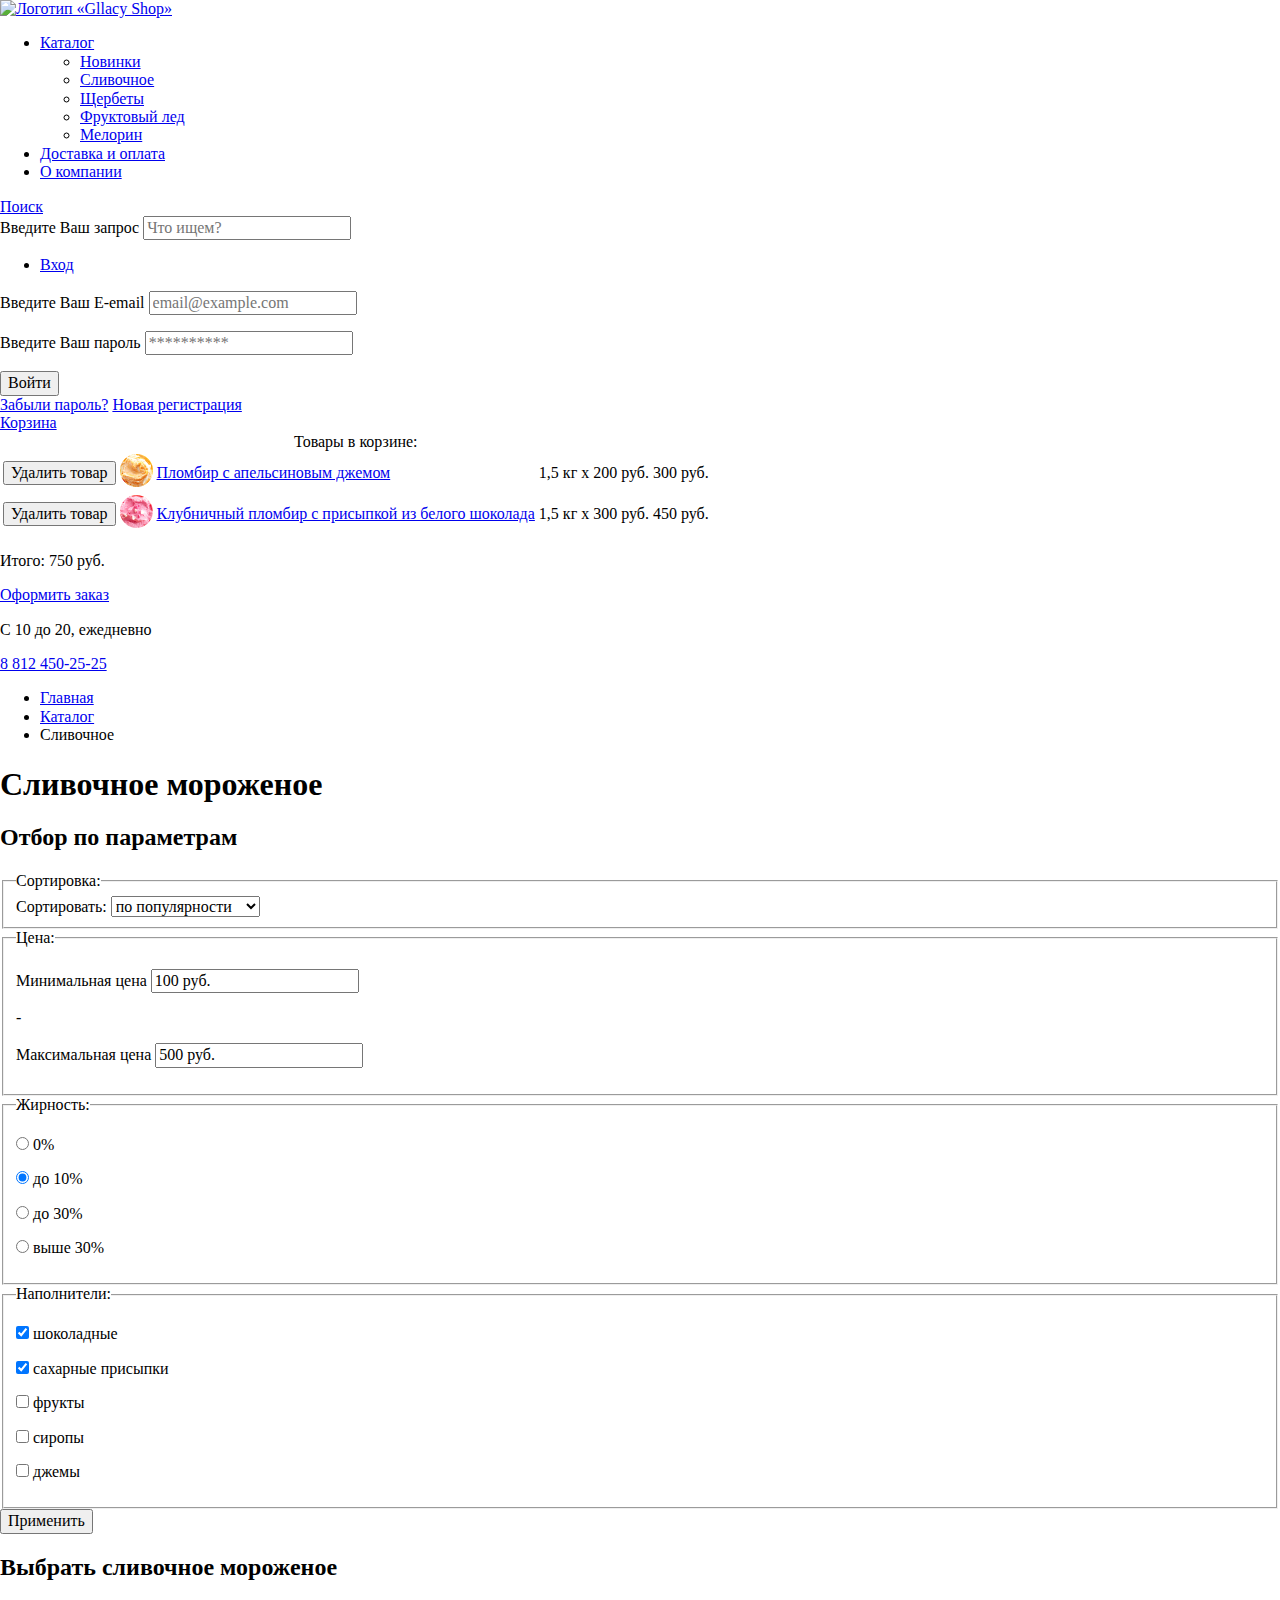
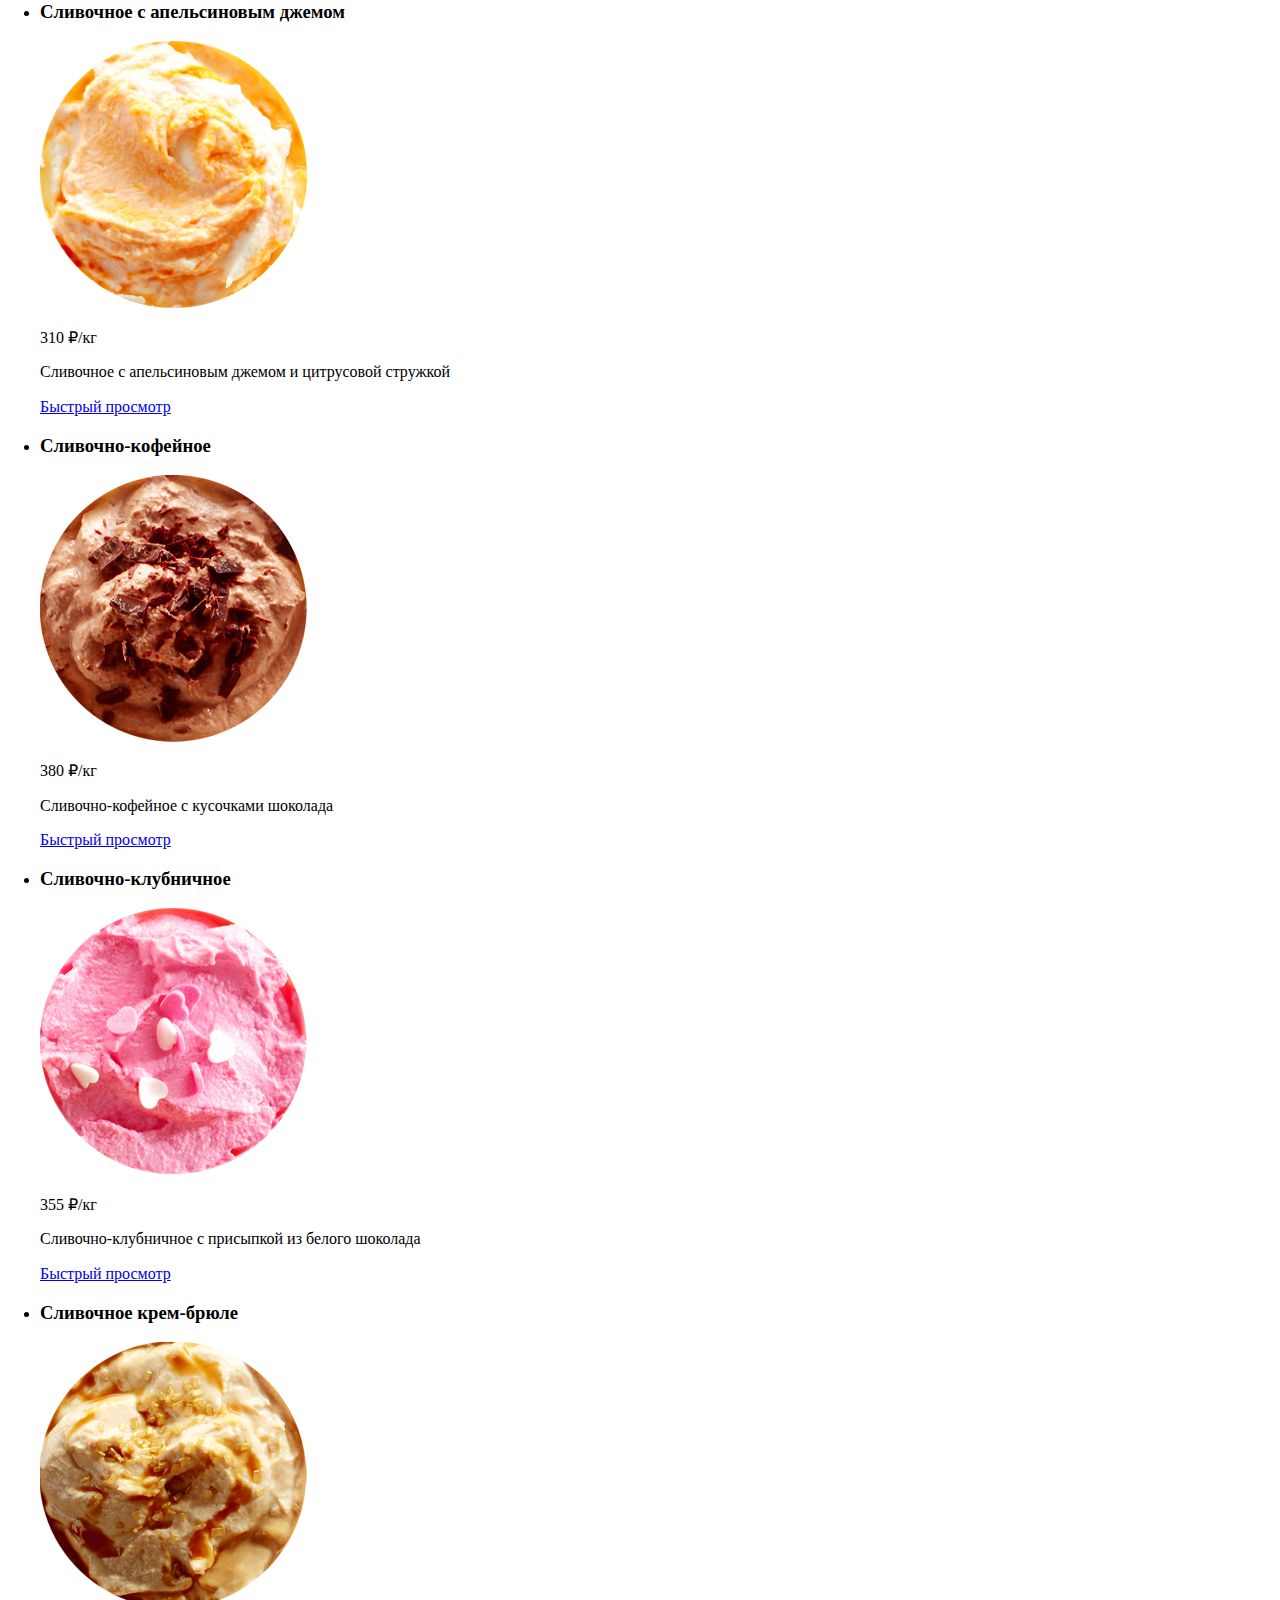
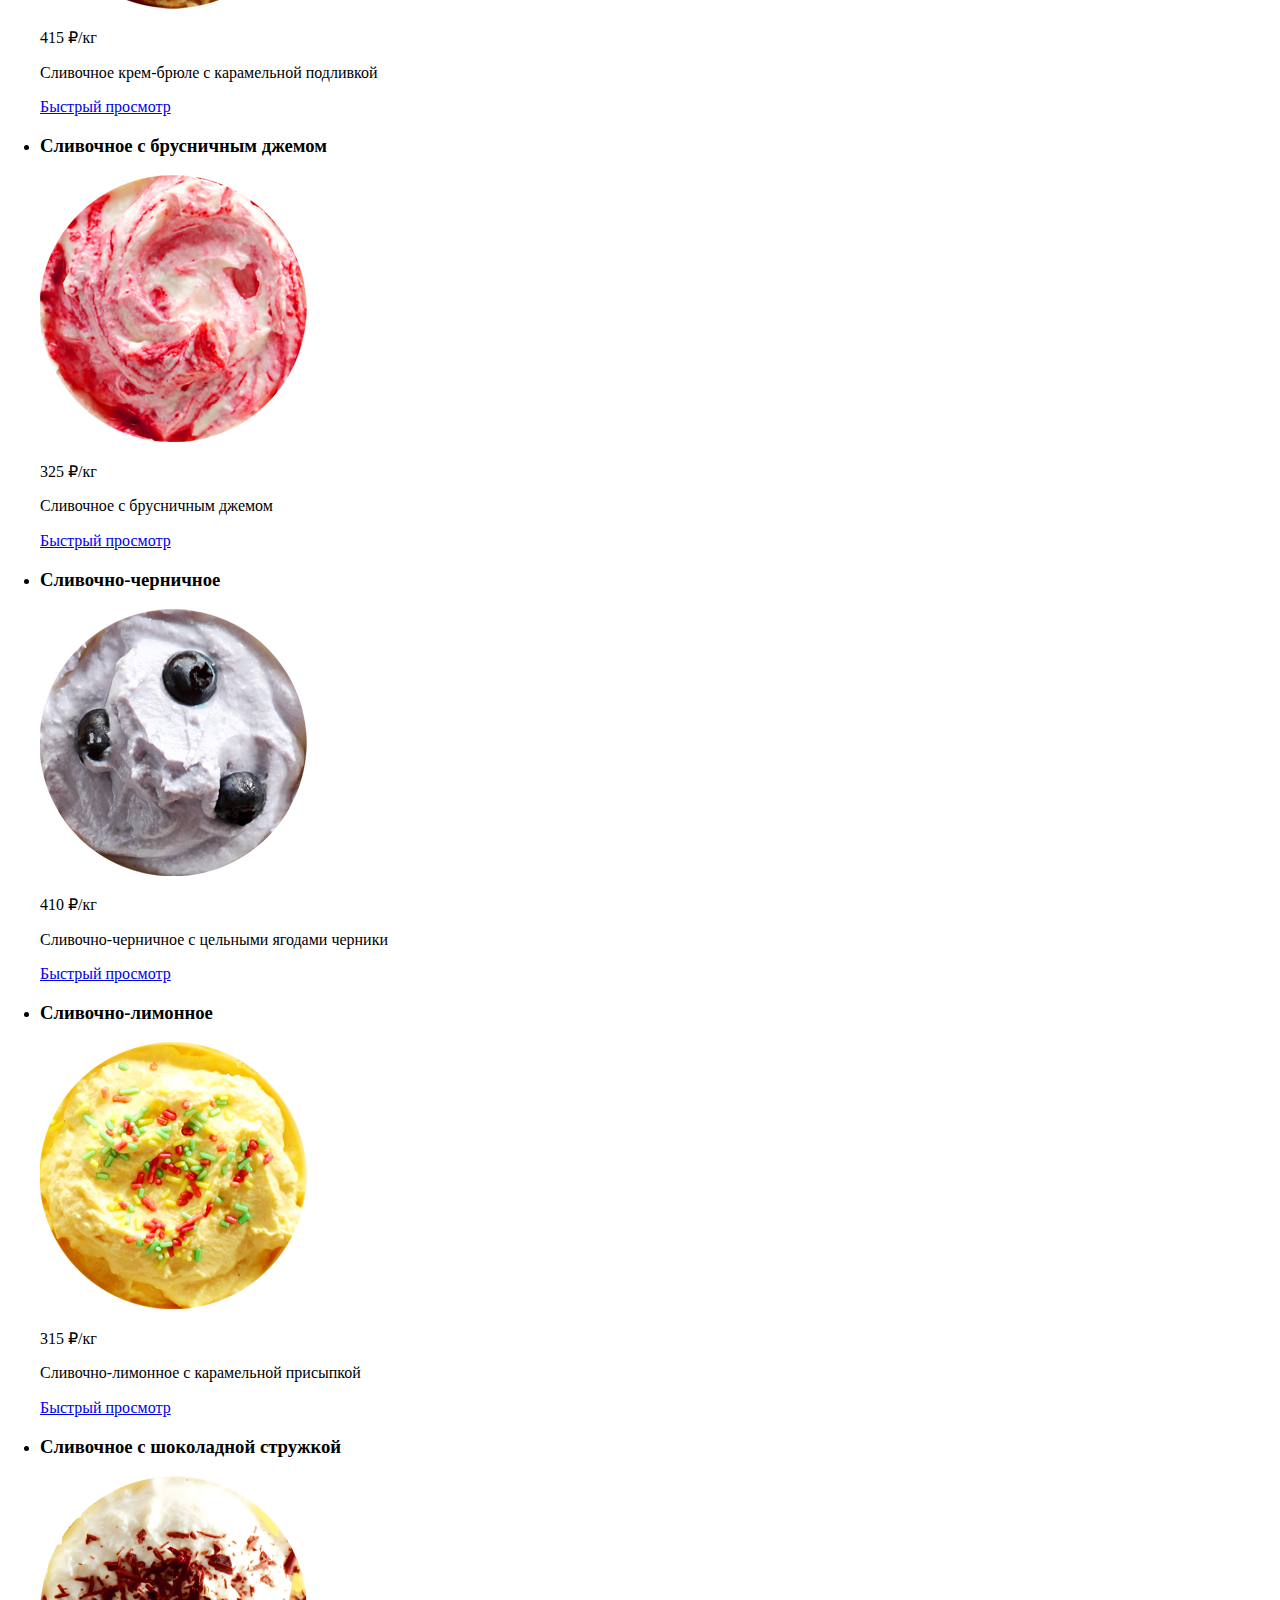
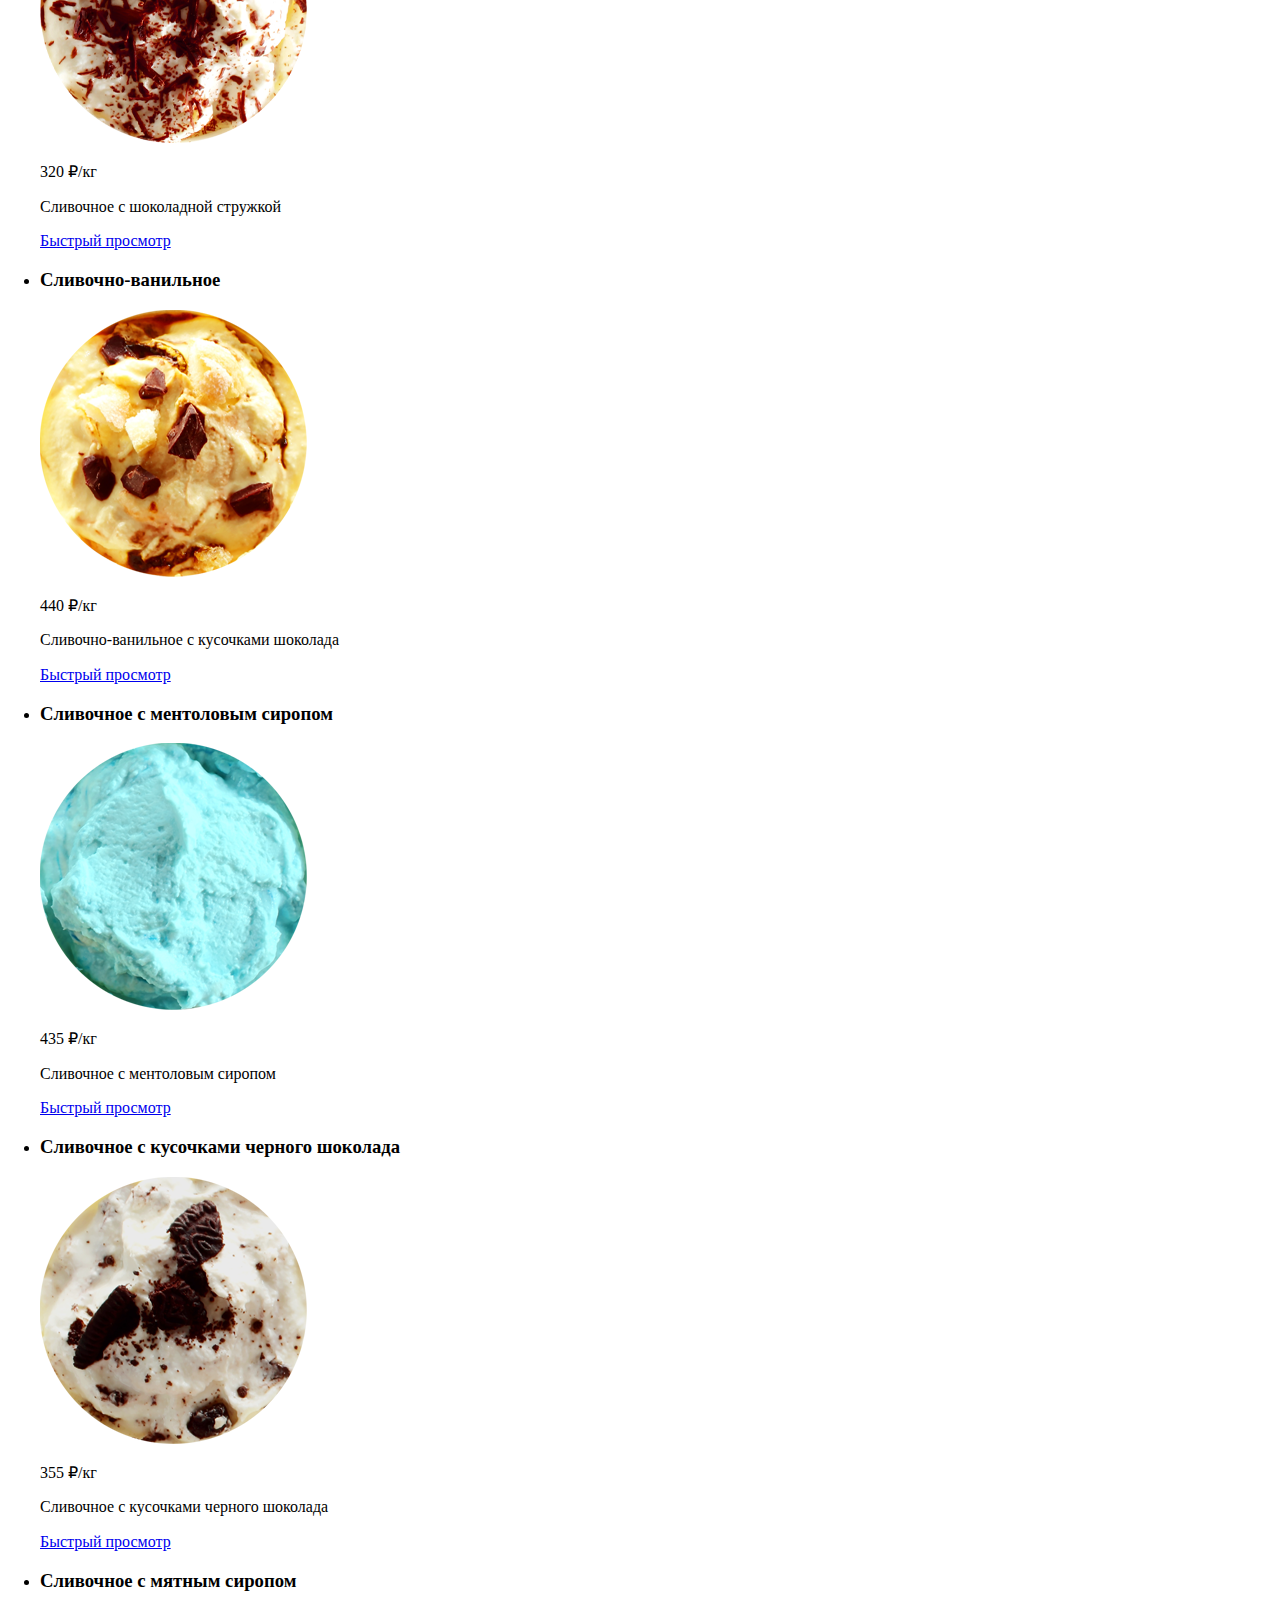
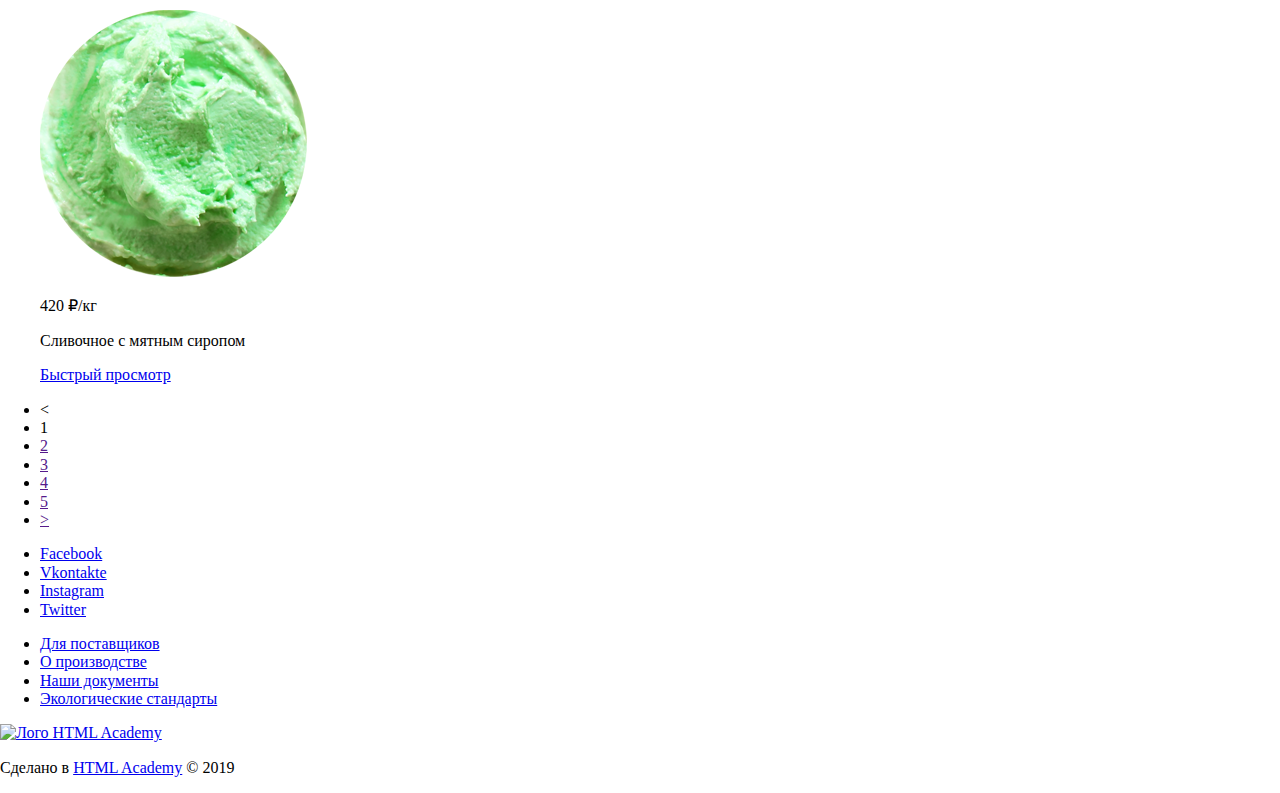
==== catalog.html @ 05ce2570 "Внес изменения согласно рекомендациям" ====
<!DOCTYPE html>
<html lang="ru">

<head>
  <meta charset="UTF-8" />
  <title>Каталог магазина мороженного «Gllacy Shop»</title>
  <link rel="stylesheet" href="css/normalize.css" />
  <link rel="stylesheet" href="css/main.css" />
</head>

<body>
  <header>
    <nav>
      <a href="index.html"><img src="img/main_logo.svg" width="154" height="64" alt="Логотип «Gllacy Shop»" /></a>
      <ul>
        <li>
          <a href="catalog.html">Каталог</a>
          <ul>
            <li><a href="dev.html">Новинки</a></li>
            <li><a href="catalog.html">Сливочное</a></li>
            <li><a href="dev.html">Щербеты</a></li>
            <li><a href="dev.html">Фруктовый лед</a></li>
            <li><a href="dev.html">Мелорин</a></li>
          </ul>
        </li>
        <li><a href="dev.html">Доставка и оплата</a></li>
        <li><a href="dev.html">О компании</a></li>
      </ul>

      <a href="search.html">Поиск</a>
      <div class="visually-hidden">
        <form action="http://echo.htmlacademy.ru" method="get">
          <label class="visually-hidden" for="main-nav__search-field">Введите Ваш запрос</label>
          <input type="text" id="user-nav__search-field" name="search-field" placeholder="Что ищем?">
        </form>
      </div>

      <ul>
        <li>
          <a href="dev.html">Вход</a>
        </li>
      </ul>
      <div class="visually-hidden">
        <form action="http://echo.htmlacademy.ru" method="post">
          <p>
            <label for="user-nav__user-login-field">Введите Ваш E-email</label>
            <input type="email" name="user-login" id="user-nav__user-login-field" placeholder="email@example.com" />
          </p>
          <p>
            <label for="user-nav__user-password-field">Введите Ваш пароль</label>
            <input type="password" name="user-password" id="user-nav__user-password-field" placeholder="**********" />
          </p>
          <button type="submit">Войти</button>
        </form>
        <a href="dev.html">Забыли пароль?</a>
        <a href="dev.html">Новая регистрация</a>
      </div>

      <a href="basket.html">Корзина</a>
      <div class="visually-hidden">
        <table>
          <caption class="visually-hidden">
            Товары в корзине:
          </caption>
          <tbody>
            <tr>
              <td>
                <button type="button">Удалить товар</button>
              </td>
              <td>
                <img src="img/icecream_1_min.png" width="33" height="33" alt="" />
              </td>
              <td>
                <a href="dev.html">Пломбир с апельсиновым джемом</a>
              </td>
              <td>1,5 кг х <span>200 руб.</span></td>
              <td>
                300 руб.
              </td>
            </tr>
            <tr>
              <td>
                <button type="button">Удалить товар</button>
              </td>
              <td>
                <img src="img/icecream_3_min.png" width="33" height="33" alt="" />
              </td>
              <td>
                <a href="dev.html">Клубничный пломбир с присыпкой из белого шоколада</a>
              </td>
              <td>1,5 кг х <span>300 руб.</span></td>
              <td>
                450 руб.
              </td>
            </tr>
          </tbody>
        </table>
        <p>Итого: 750 руб.</p>
        <a href="dev.html">Оформить заказ</a>
      </div>

      <div>
        <p>С 10 до 20, ежедневно</p>
        <a href="tel:+78124502525" aria-label="Звоните нам с 10 до 20 ежедневно">8 812 450-25-25</a>
      </div>

      <ul>
        <li><a href="index.html">Главная</a></li>
        <li><a href="catalog.html">Каталог</a></li>
        <li><a>Сливочное</a></li>
      </ul>
    </nav>
  </header>

  <main>
    <h1 class="visually-hidden">Сливочное мороженое</h1>

    <section>
      <h2 class="visually-hidden">Отбор по параметрам</h2>
      <form action="https://echo.htmlacademy.ru" method="post">
        <fieldset>
          <legend>Сортировка:</legend>
          <label for="sort">Сортировать:</label>
          <select name="sort" id="sort">
            <option value="popular">по популярности</option>
            <option value="cheap">сначала недорогие</option>
            <option value="expensive">сначала дорогие</option>
            <option value="fatness">по жирности</option>
          </select>
        </fieldset>
        <fieldset>
          <legend>Цена:</legend>
          <p>
            <label class="visually-hidden" for="low_price">Минимальная цена</label>
            <input type="text" id="low_price" value="100 руб." />
          </p>
          <span> - </span>
          <p>
            <label class="visually-hidden" for="high_price">Максимальная цена</label>
            <input type="text" id="high_price" value="500 руб." />
          </p>
        </fieldset>
        <fieldset>
          <legend>Жирность:</legend>
          <p>
            <input type="radio" name="fatness" id="zero" value="0" />
            <label for="zero">0%</label>
          </p>
          <p>
            <input type="radio" name="fatness" id="until_10" value="until_10" checked />
            <label for="until_10">до 10%</label>
          </p>

          <p>
            <input type="radio" name="fatness" id="until_30" value="until_30" />
            <label for="until_30">до 30%</label>
          </p>

          <p>
            <input type="radio" name="fatness" id="above_30" value="above_30" />
            <label for="above_30">выше 30%</label>
          </p>
        </fieldset>
        <fieldset>
          <legend>Наполнители:</legend>
          <p>
            <input type="checkbox" id="chocolate" name="chocolate" checked />
            <label for="chocolate">шоколадные</label>
          </p> 
          <p>
            <input type="checkbox" id="sugar_powder" name="sugar_powder" checked />
            <label for="sugar_powder">сахарные присыпки</label>
          </p>
          <p>
            <input type="checkbox" id="fruits" name="fruits" />
            <label for="fruits">фрукты</label>
          </p>
          <p>
            <input type="checkbox" id="syrups" name="syrups" />
            <label for="syrups">сиропы</label>
          </p>
          <p>
            <input type="checkbox" id="jams" name="jams" />
            <label for="jams">джемы</label>
          </p>
        </fieldset>
        <button type="submit">Применить</button>
      </form>
    </section>

    <section>
      <h2 class="visually-hidden">Выбрать сливочное мороженое</h2>
      <ul>
        <li>
          <article>
            <h3 class="visually-hidden">Сливочное с апельсиновым джемом</h3>
            <img src="img/icecream_1.png" width="267" height="267"
              alt="Сливочное с апельсиновым джемом и цитрусовой стружкой" />
            <p>310 &#8381;<span>/кг</span></p>
            <p>Сливочное с апельсиновым джемом и цитрусовой стружкой</p>
            <a href="catalog.html">Быстрый просмотр</a>
          </article>
        </li>
        <li>
          <article>
            <h3 class="visually-hidden">Сливочно-кофейное</h3>
            <img src="img/icecream_2.png" width="267" height="267" alt="Сливочно-кофейное с кусочками шоколада" />
            <p>380 &#8381;<span>/кг</span></p>
            <p>Сливочно-кофейное с кусочками шоколада</p>
            <a href="catalog.html">Быстрый просмотр</a>
          </article>
        </li>
        <li>
          <article>
            <h3 class="visually-hidden">Сливочно-клубничное</h3>
            <img src="img/icecream_3.png" width="267" height="267"
              alt="Сливочно-клубничное с присыпкой из белого шоколада" />
            <p>355 &#8381;<span>/кг</span></p>
            <p>Сливочно-клубничное с присыпкой из белого шоколада</p>
            <a href="catalog.html">Быстрый просмотр</a>
          </article>
        </li>
        <li>
          <article>
            <h3 class="visually-hidden">Сливочное крем-брюле</h3>
            <img src="img/icecream_4.png" width="267" height="267" alt="Сливочное крем-брюле с карамельной подливкой" />
            <p>415 &#8381;<span>/кг</span></p>
            <p>Сливочное крем-брюле с карамельной подливкой</p>
            <a href="catalog.html">Быстрый просмотр</a>
          </article>
        </li>
        <li>
          <article>
            <h3 class="visually-hidden">Сливочное с брусничным джемом</h3>
            <img src="img/icecream_5.png" width="267" height="267" alt="Сливочное с брусничным джемом" />
            <p>325 &#8381;<span>/кг</span></p>
            <p>Сливочное с брусничным джемом</p>
            <a href="catalog.html">Быстрый просмотр</a>
          </article>
        </li>
        <li>
          <article>
            <h3 class="visually-hidden">Сливочно-черничное</h3>
            <img src="img/icecream_6.png" width="267" height="267"
              alt="Сливочно-черничное с цельными ягодами черники" />
            <p>410 &#8381;<span>/кг</span></p>
            <p>Сливочно-черничное с цельными ягодами черники</p>
            <a href="catalog.html">Быстрый просмотр</a>
          </article>
        </li>
        <li>
          <article>
            <h3 class="visually-hidden">Сливочно-лимонное</h3>
            <img src="img/icecream_7.png" width="267" height="267" alt="Сливочно-лимонное с карамельной присыпкой" />
            <p>315 &#8381;<span>/кг</span></p>
            <p>Сливочно-лимонное с карамельной присыпкой</p>
            <a href="catalog.html">Быстрый просмотр</a>
          </article>
        </li>
        <li>
          <article>
            <h3 class="visually-hidden">Сливочное с шоколадной стружкой</h3>
            <img src="img/icecream_8.png" width="267" height="267" alt="Сливочное с шоколадной стружкой" />
            <p>320 &#8381;<span>/кг</span></p>
            <p>Сливочное с шоколадной стружкой</p>
            <a href="catalog.html">Быстрый просмотр</a>
          </article>
        </li>
        <li>
          <article>
            <h3 class="visually-hidden">Сливочно-ванильное</h3>
            <img src="img/icecream_9.png" width="267" height="267" alt="Сливочно-ванильное с кусочками шоколада" />
            <p>440 &#8381;<span>/кг</span></p>
            <p>Сливочно-ванильное с кусочками шоколада</p>
            <a href="catalog.html">Быстрый просмотр</a>
          </article>
        </li>
        <li>
          <article>
            <h3 class="visually-hidden">Сливочноe с ментоловым сиропом</h3>
            <img src="img/icecream_10.png" width="267" height="267" alt="Сливочноe с ментоловым сиропом" />
            <p>435 &#8381;<span>/кг</span></p>
            <p>Сливочноe с ментоловым сиропом</p>
            <a href="catalog.html">Быстрый просмотр</a>
          </article>
        </li>
        <li>
          <article>
            <h3 class="visually-hidden">Сливочное с кусочками черного шоколада</h3>
            <img src="img/icecream_11.png" width="267" height="267" alt="Сливочное с кусочками черного шоколада" />
            <p>355 &#8381;<span>/кг</span></p>
            <p>Сливочное с кусочками черного шоколада</p>
            <a href="catalog.html">Быстрый просмотр</a>
          </article>
        </li>
        <li>
          <article>
            <h3 class="visually-hidden">Сливочное с мятным сиропом</h3>
            <img src="img/icecream_12.png" width="267" height="267" alt="Сливочное с мятным сиропом" />
            <p>420 &#8381;<span>/кг</span></p>
            <p>Сливочное с мятным сиропом</p>
            <a href="catalog.html">Быстрый просмотр</a>
          </article>
        </li>
      </ul>

      <ul>
        <li><a>&lt;</a></li>
        <li><a>1</a></li>
        <li><a href="">2</a></li>
        <li><a href="">3</a></li>
        <li><a href="">4</a></li>
        <li><a href="">5</a></li>
        <li><a href="">&gt;</a></li>
      </ul>
    </section>
  </main>

  <footer>
    <ul class="footer_social">
      <li><a href="#">Facebook</a></li>
      <li><a href="#">Vkontakte</a></li>
      <li><a href="#">Instagram</a></li>
      <li><a href="#">Twitter</a></li>
    </ul>

    <ul class="footer_information">
      <li><a href="#">Для поставщиков</a></li>
      <li><a href="#">О производстве</a></li>
      <li><a href="#">Наши документы</a></li>
      <li><a href="#">Экологические стандарты</a></li>
    </ul>

    <div class="footer_copyright">
      <a href="https://htmlacademy.ru/intensive/htmlcss" target="_blank"><img src="img/logo_html_academy.svg"
          width="108" height="39" alt="Лого HTML Academy" /></a>

      <p>
        Сделано в
        <a href="https://htmlacademy.ru/intensive/htmlcss" target="_blank">HTML Academy</a>
        © 2019
      </p>
    </div>
  </footer>
</body>

</html>
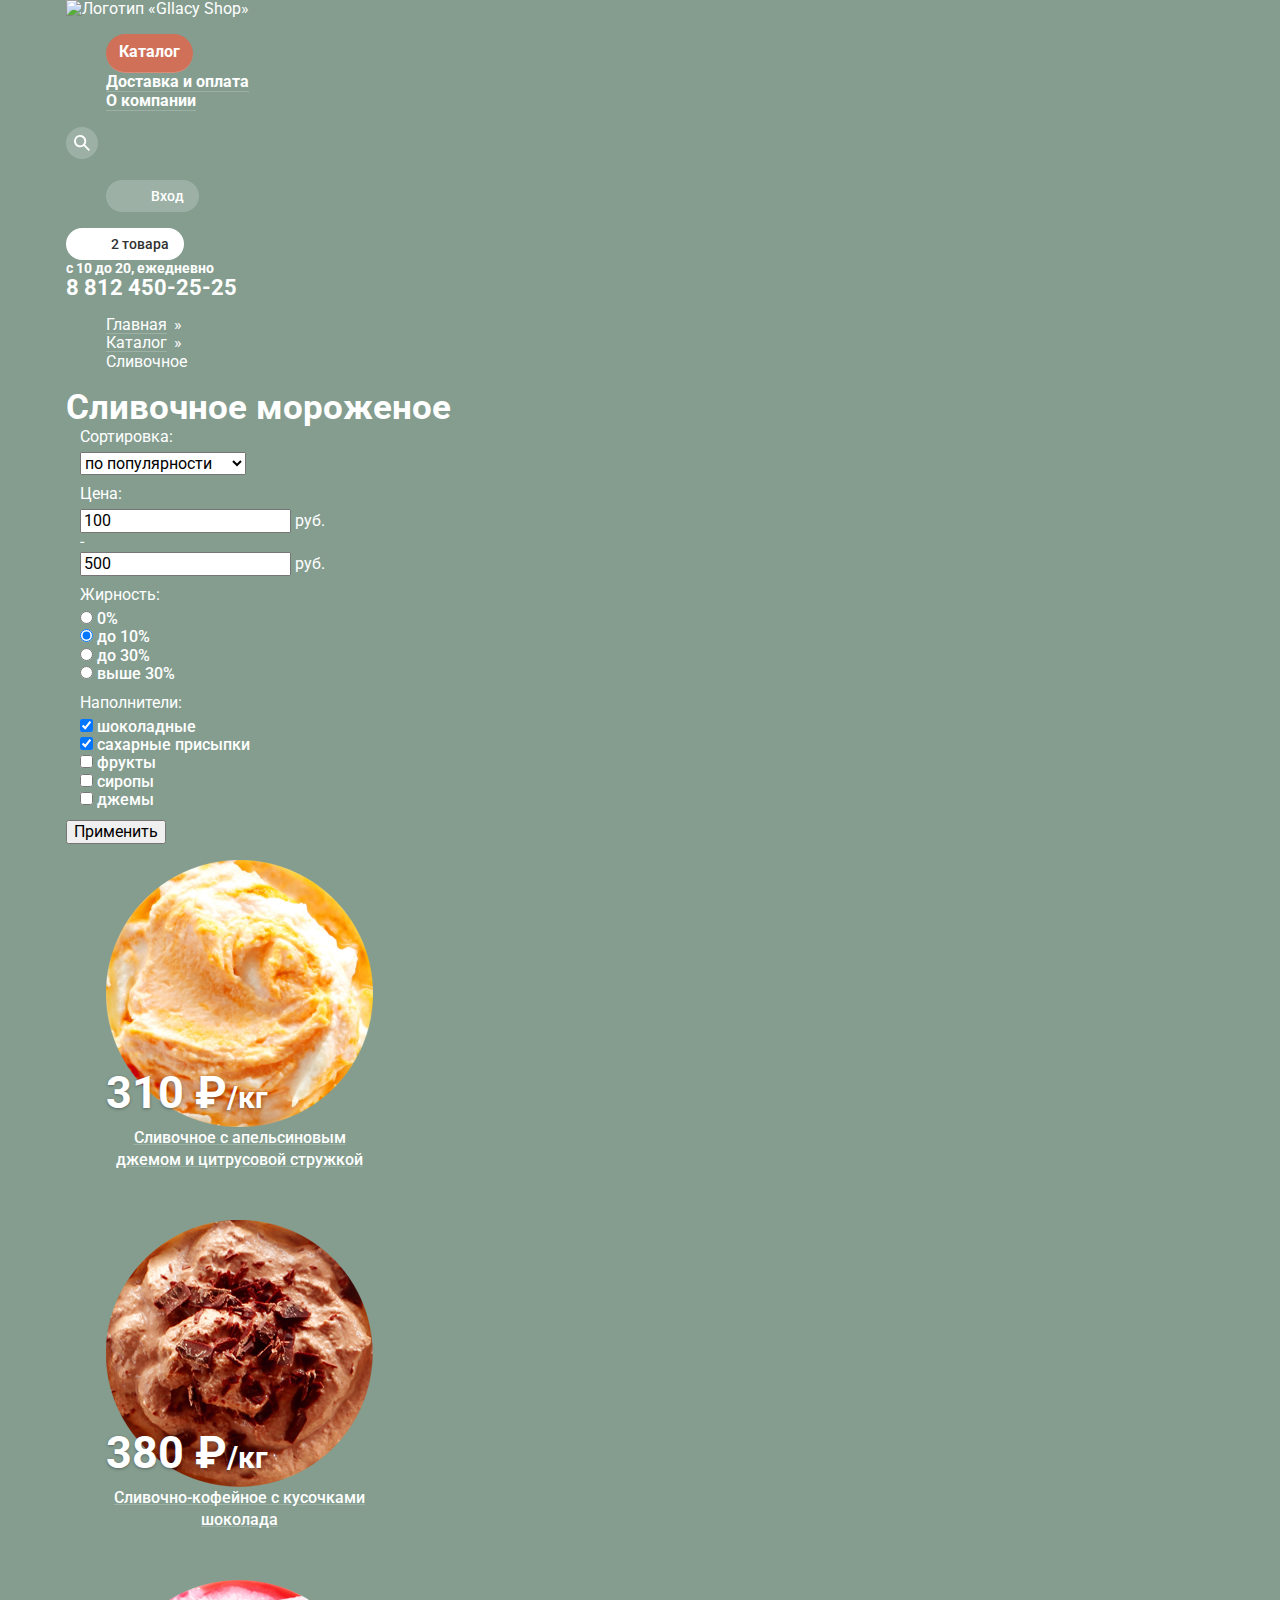
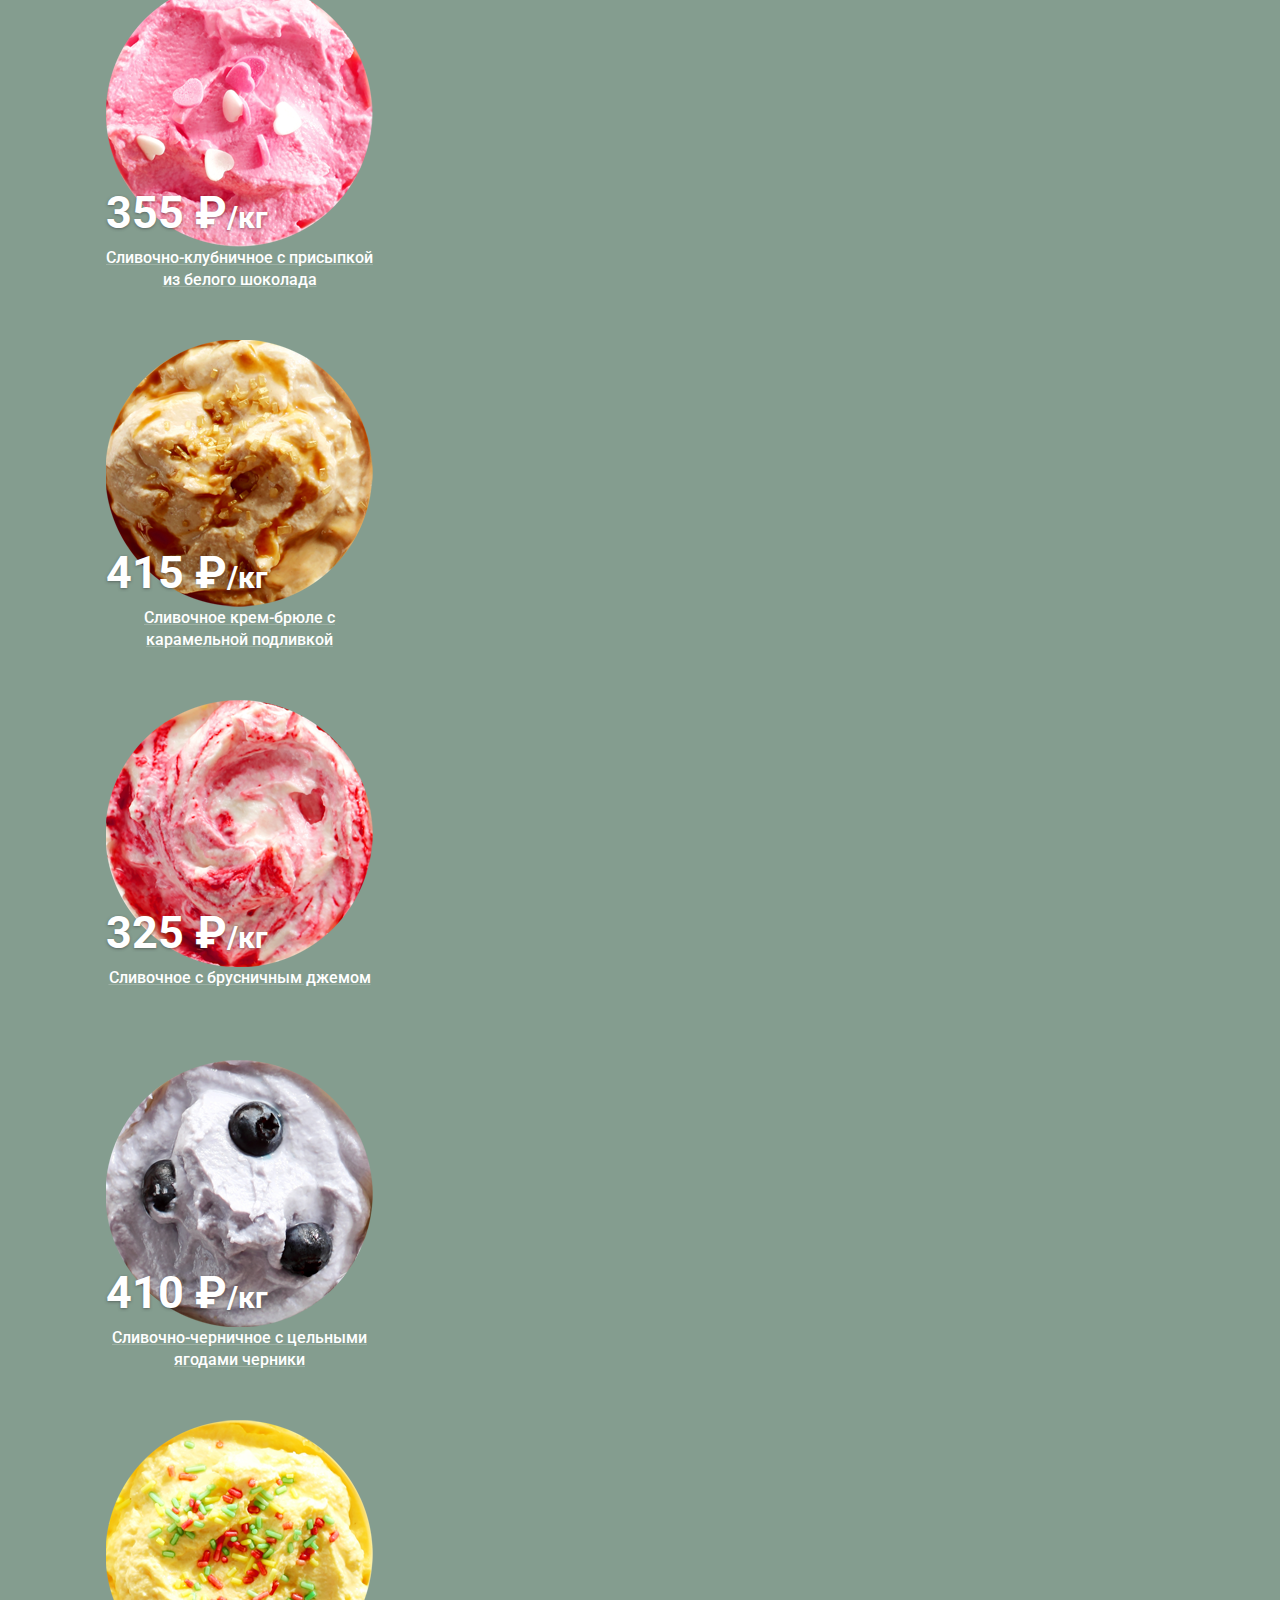
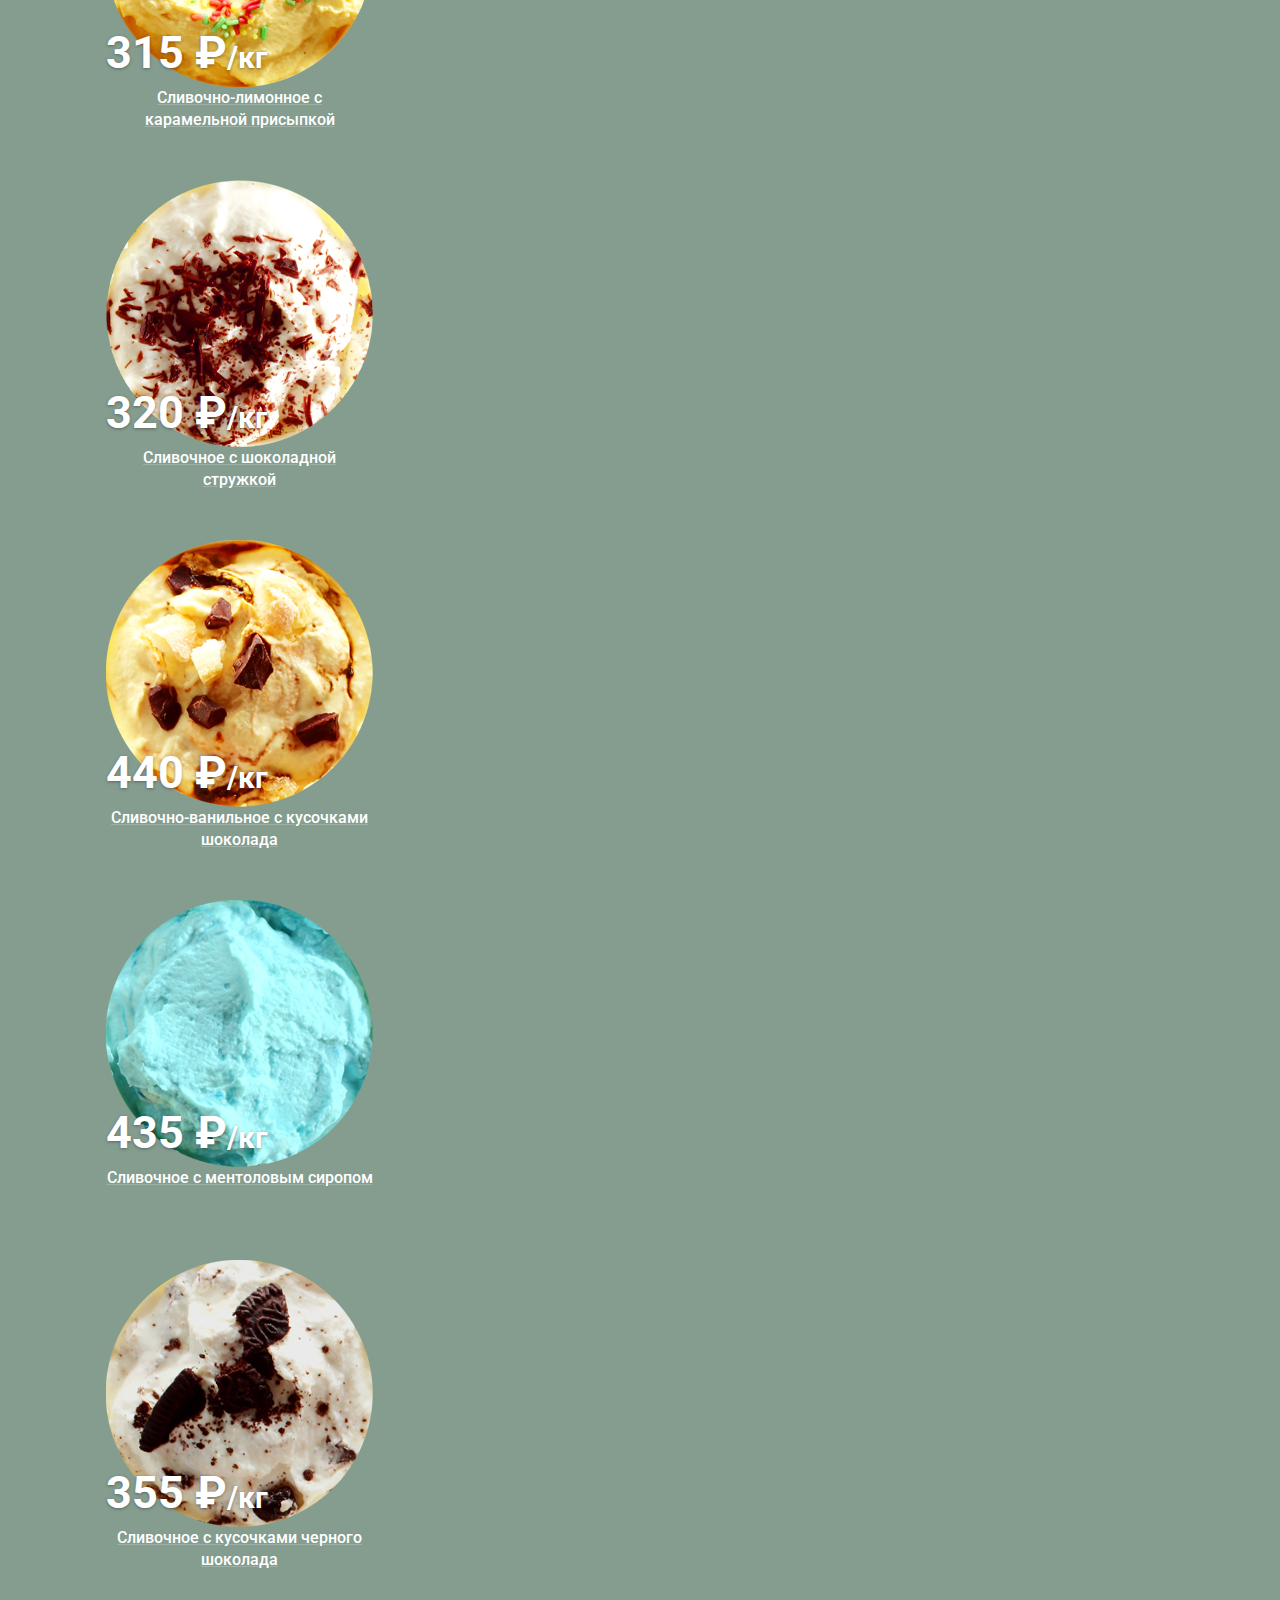
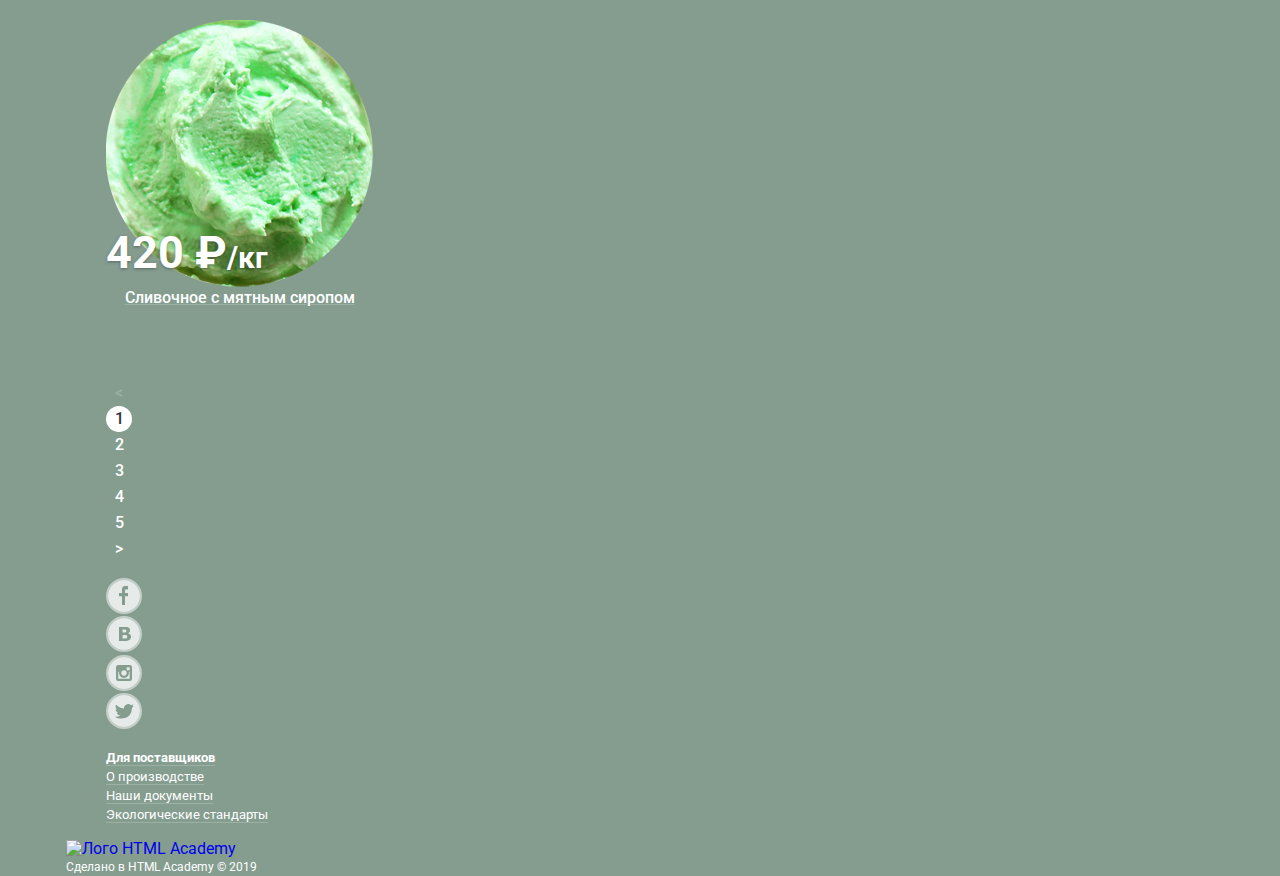
==== commit 2e156764: "Правки согласно замечаниям" ====
--- a/catalog.html
+++ b/catalog.html
@@ -4,344 +4,499 @@
 <head>
   <meta charset="UTF-8" />
   <title>Каталог магазина мороженного «Gllacy Shop»</title>
+  <link href="https://fonts.googleapis.com/css2?family=Roboto:wght@400;500;700&display=swap" rel="stylesheet" />
   <link rel="stylesheet" href="css/normalize.css" />
   <link rel="stylesheet" href="css/main.css" />
 </head>
 
-<body>
-  <header>
-    <nav>
-      <a href="index.html"><img src="img/main_logo.svg" width="154" height="64" alt="Логотип «Gllacy Shop»" /></a>
-      <ul>
-        <li>
-          <a href="catalog.html">Каталог</a>
-          <ul>
-            <li><a href="dev.html">Новинки</a></li>
-            <li><a href="catalog.html">Сливочное</a></li>
-            <li><a href="dev.html">Щербеты</a></li>
-            <li><a href="dev.html">Фруктовый лед</a></li>
-            <li><a href="dev.html">Мелорин</a></li>
-          </ul>
-        </li>
-        <li><a href="dev.html">Доставка и оплата</a></li>
-        <li><a href="dev.html">О компании</a></li>
-      </ul>
-
-      <a href="search.html">Поиск</a>
-      <div class="visually-hidden">
-        <form action="http://echo.htmlacademy.ru" method="get">
-          <label class="visually-hidden" for="main-nav__search-field">Введите Ваш запрос</label>
-          <input type="text" id="user-nav__search-field" name="search-field" placeholder="Что ищем?">
+<body class="catalog-page">
+  <div class="site-wrapper">
+    <header class="site-header">
+      <nav class="site-nav">
+        <a class="site-nav__site-logo" href="index.html">
+          <img src="img/main_logo.svg" width="154" height="64" alt="Логотип «Gllacy Shop»" />
+        </a>
+        <ul class="site-nav__main-menu">
+          <li>
+            <a class="link-current">Каталог</a>
+            <ul class="popup visually-hidden">
+              <li><a href="dev.html">Новинки</a></li>
+              <li><a href="catalog.html">Сливочное</a></li>
+              <li><a href="dev.html">Щербеты</a></li>
+              <li><a href="dev.html">Фруктовый лед</a></li>
+              <li><a href="dev.html">Мелорин</a></li>
+            </ul>
+          </li>
+          <li><a href="dev.html">Доставка и оплата</a></li>
+          <li><a href="dev.html">О компании</a></li>
+        </ul>
+
+        <a class="site-nav__search-link" href="search.html" aria-label="Поиск">
+          <svg class="search-icon" width="32" height="32"  xmlns="http://www.w3.org/2000/svg">
+            <path
+              d="M24 22.665l-4.922-4.932a6.144 6.144 0 00-.993-8.273 6.113 6.113 0 00-8.307.352 6.141 6.141 0 00-.293 8.328 6.11 6.11 0 008.262.937L22.659 24 24 22.665zm-9.918-4.288a4.244 4.244 0 01-3.928-2.63 4.27 4.27 0 01.922-4.643 4.248 4.248 0 014.632-.923 4.253 4.253 0 012.624 3.936 4.275 4.275 0 01-1.248 3.01 4.255 4.255 0 01-3.002 1.25z"
+              />
+          </svg>
+        </a>
+
+        <div class="visually-hidden">
+          <form action="http://echo.htmlacademy.ru" method="get">
+            <label class="visually-hidden" for="user-nav__search-field">Введите Ваш запрос</label>
+            <input type="text" id="user-nav__search-field" name="search-field" placeholder="Что ищем?" />
+          </form>
+        </div>
+
+        <ul class="site-nav__user-menu">
+          <li class="site-nav__user-menu-item">
+            <a class="site-nav__user-menu--login-link" href="dev.html">
+              Вход
+            </a>
+          </li>
+        </ul>
+        <div class="popup visually-hidden">
+          <form action="http://echo.htmlacademy.ru" method="post">
+            <p>
+              <label for="user-nav__user-login-field">Введите Ваш E-email</label>
+              <input type="email" name="user-login" id="user-nav__user-login-field" placeholder="email@example.com">
+            </p>
+            <p>
+              <label for="user-nav__user-password-field">Введите Ваш пароль</label>
+              <input type="password" name="user-password" id="user-nav__user-password-field" placeholder="**********">
+            </p>
+            <button type="submit">Войти</button>
+          </form>
+          <a href="dev.html">Забыли пароль?</a>
+          <a href="dev.html">Новая регистрация</a>
+        </div>
+
+        <a class="site-nav__basket--filled" href="dev.html" aria-label="Корзина">2 товара</a>
+        <div class="visually-hidden">
+          <table>
+            <caption class="visually-hidden">
+              Товары в корзине:
+            </caption>
+            <tbody>
+              <tr>
+                <td>
+                  <button type="button">Удалить товар</button>
+                </td>
+                <td>
+                  <img src="img/icecream_1_min.png" width="33" height="33" alt="" />
+                </td>
+                <td>
+                  <a href="dev.html">Пломбир с апельсиновым джемом</a>
+                </td>
+                <td>1,5 кг х <span>200 руб.</span></td>
+                <td>
+                  300 руб.
+                </td>
+              </tr>
+              <tr>
+                <td>
+                  <button type="button">Удалить товар</button>
+                </td>
+                <td>
+                  <img src="img/icecream_3_min.png" width="33" height="33" alt="" />
+                </td>
+                <td>
+                  <a href="dev.html">Клубничный пломбир с присыпкой из белого шоколада</a>
+                </td>
+                <td>1,5 кг х <span>300 руб.</span></td>
+                <td>
+                  450 руб.
+                </td>
+              </tr>
+            </tbody>
+          </table>
+          <p>Итого: 750 руб.</p>
+          <a href="dev.html">Оформить заказ</a>
+        </div>
+
+        <div class="site-header__shedule">
+          <p>с 10 до 20, ежедневно</p>
+          <a href="tel:+78124502525" aria-label="Звоните нам с 10 до 20 ежедневно">8 812 450-25-25</a>
+        </div>
+
+        <ul class="site-breakrumbs">
+          <li><a href="index.html">Главная</a></li>
+          <li><a href="catalog.html">Каталог</a></li>
+          <li><a>Сливочное</a></li>
+        </ul>
+      </nav>
+    </header>
+
+    <main class="catalog-page__content">
+      <h1 class="catalog-page_title">Сливочное мороженое</h1>
+
+      <section class="catalog__filters">
+        <h2 class="visually-hidden">Отбор по параметрам</h2>
+        <form action="https://echo.htmlacademy.ru" method="post">
+          <fieldset class="filters__fieldset">
+            <legend>Сортировка:</legend>
+            <label class="visually-hidden" for="sort">Сортировать:</label>
+            <select name="sort" id="sort">
+              <option value="popular">по популярности</option>
+              <option value="cheap">сначала недорогие</option>
+              <option value="expensive">сначала дорогие</option>
+              <option value="fatness">по жирности</option>
+            </select>
+          </fieldset>
+          <fieldset>
+            <legend>Цена:</legend>
+            <p>
+              <label class="visually-hidden" for="low_price">Минимальная цена</label>
+              <input type="text" id="low_price" value="100" />
+              руб.
+            </p>
+            <span> - </span>
+            <p>
+              <label class="visually-hidden" for="high_price">Максимальная цена</label>
+              <input type="text" id="high_price" value="500" />
+              руб.
+            </p>
+          </fieldset>
+          <fieldset>
+            <legend>Жирность:</legend>
+            <p>
+              <input type="radio" name="fatness" id="zero" value="0" />
+              <label for="zero">0%</label>
+            </p>
+            <p>
+              <input type="radio" name="fatness" id="until_10" value="until_10" checked />
+              <label for="until_10">до 10%</label>
+            </p>
+
+            <p>
+              <input type="radio" name="fatness" id="until_30" value="until_30" />
+              <label for="until_30">до 30%</label>
+            </p>
+
+            <p>
+              <input type="radio" name="fatness" id="above_30" value="above_30" />
+              <label for="above_30">выше 30%</label>
+            </p>
+          </fieldset>
+          <fieldset>
+            <legend>Наполнители:</legend>
+            <p>
+              <input type="checkbox" id="chocolate" name="chocolate" checked />
+              <label for="chocolate">шоколадные</label>
+            </p>
+            <p>
+              <input type="checkbox" id="sugar_powder" name="sugar_powder" checked />
+              <label for="sugar_powder">сахарные присыпки</label>
+            </p>
+            <p>
+              <input type="checkbox" id="fruits" name="fruits" />
+              <label for="fruits">фрукты</label>
+            </p>
+            <p>
+              <input type="checkbox" id="syrups" name="syrups" />
+              <label for="syrups">сиропы</label>
+            </p>
+            <p>
+              <input type="checkbox" id="jams" name="jams" />
+              <label for="jams">джемы</label>
+            </p>
+          </fieldset>
+          <button type="submit">Применить</button>
         </form>
+      </section>
+
+      <section class="catalog">
+        <h2 class="visually-hidden">Выбрать сливочное мороженое</h2>
+        <ul class="catalog__item-list">
+          <li>
+            <article class="catalog__item">
+              <h3 class="visually-hidden">
+                Сливочное с апельсиновым джемом
+              </h3>
+              <img class="catalog__item--image" src="img/icecream_1.png" width="267" height="267"
+                alt="Сливочное с апельсиновым джемом и цитрусовой стружкой" />
+              <p class="catalog__item--price">
+                310 &#8381;<span>/кг</span>
+              </p>
+              <a class="catalog__item--descr" href="#">
+                Сливочное с апельсиновым джемом и цитрусовой стружкой
+              </a>
+              <a class="button catalog__item--button" href="#">
+                Быстрый просмотр
+              </a>
+            </article>
+          </li>
+          <li>
+            <article class="catalog__item">
+              <h3 class="visually-hidden">
+                Сливочно-кофейное
+              </h3>
+              <img class="catalog__item--image" src="img/icecream_2.png" width="267" height="267" alt="Сливочно-кофейное с кусочками шоколада" />
+              <p class="catalog__item--price">
+                380 &#8381;<span>/кг</span>
+              </p>
+              <a class="catalog__item--descr">
+                Сливочно-кофейное с кусочками шоколада
+              </a>
+              <a class="button catalog__item--button" href="#">
+                Быстрый просмотр
+              </a>
+            </article>
+          </li>
+          <li>
+            <article class="catalog__item">
+              <h3 class="visually-hidden">
+                Сливочно-клубничное
+              </h3>
+              <img class="catalog__item--image" src="img/icecream_3.png" width="267" height="267"
+                alt="Сливочно-клубничное с присыпкой из белого шоколада" />
+              <p class="catalog__item--price">
+                355 &#8381;<span>/кг</span>
+              </p>
+              <a class="catalog__item--descr" href="#">
+                Сливочно-клубничное с присыпкой из белого шоколада
+              </a>
+              <a class="button catalog__item--button" href="#">
+                Быстрый просмотр
+              </a>
+            </article>
+          </li>
+          <li>
+            <article class="catalog__item">
+              <h3 class="visually-hidden">
+                Сливочное крем-брюле
+              </h3>
+              <img class="catalog__item--image" src="img/icecream_4.png" width="267" height="267"
+                alt="Сливочное крем-брюле с карамельной подливкой" />
+              <p class="catalog__item--price">
+                415 &#8381;<span>/кг</span>
+              </p>
+              <a class="catalog__item--descr" href="#">
+                Сливочное крем-брюле с карамельной подливкой
+              </a>
+              <a class="button catalog__item--button" href="#">Быстрый просмотр</a>
+            </article>
+          </li>
+          <li>
+            <article class="catalog__item">
+              <h3 class="visually-hidden">
+                Сливочное с брусничным джемом
+              </h3>
+              <img class="catalog__item--image" src="img/icecream_5.png" width="267" height="267" alt="Сливочное с брусничным джемом" />
+              <p class="catalog__item--price">
+                325 &#8381;<span>/кг</span>
+              </p>
+              <a class="catalog__item--descr" href="#">
+                Сливочное с брусничным джемом
+              </a>
+              <a class="button catalog__item--button" href="#">
+                Быстрый просмотр
+              </a>
+            </article>
+          </li>
+          <li>
+            <article class="catalog__item">
+              <h3 class="visually-hidden">
+                Сливочно-черничное
+              </h3>
+              <img class="catalog__item--image" src="img/icecream_6.png" width="267" height="267"
+                alt="Сливочно-черничное с цельными ягодами черники" />
+              <p  class="catalog__item--price">
+                410 &#8381;<span>/кг</span>
+              </p>
+              <a class="catalog__item--descr" href="#">
+                Сливочно-черничное с цельными ягодами черники
+              </a>
+              <a class="button catalog__item--button" href="#">
+                Быстрый просмотр
+              </a>
+            </article>
+          </li>
+          <li>
+            <article class="catalog__item">
+              <h3 class="visually-hidden">
+                Сливочно-лимонное
+              </h3>
+              <img class="catalog__item--image" src="img/icecream_7.png" width="267" height="267" alt="Сливочно-лимонное с карамельной присыпкой" />
+              <p class="catalog__item--price">
+                315 &#8381;<span>/кг</span>
+              </p>
+              <a class="catalog__item--descr" href="#">
+                Сливочно-лимонное с карамельной присыпкой
+              </a>
+              <a class="button catalog__item--button" href="#">
+                Быстрый просмотр
+              </a>
+            </article>
+          </li>
+          <li>
+            <article class="catalog__item">
+              <h3 class="visually-hidden">
+                Сливочное с шоколадной стружкой
+              </h3>
+              <img class="catalog__item--image" src="img/icecream_8.png" width="267" height="267" alt="Сливочное с шоколадной стружкой" />
+              <p class="catalog__item--price">
+                320 &#8381;<span>/кг</span>
+              </p>
+              <a class="catalog__item--descr" href="#">
+                Сливочное с шоколадной стружкой
+              </a>
+              <a class="button catalog__item--button" href="#">
+                Быстрый просмотр
+              </a>
+            </article>
+          </li>
+          <li>
+            <article class="catalog__item">
+              <h3 class="visually-hidden">
+                Сливочно-ванильное
+              </h3>
+              <img class="catalog__item--image" src="img/icecream_9.png" width="267" height="267" alt="Сливочно-ванильное с кусочками шоколада" />
+              <p class="catalog__item--price">
+                440 &#8381;<span>/кг</span>
+              </p>
+              <a class="catalog__item--descr"  href="#">
+                Сливочно-ванильное с кусочками шоколада
+              </a>
+              <a class="button catalog__item--button" href="#">
+                Быстрый просмотр
+              </a>
+            </article>
+          </li>
+          <li>
+            <article class="catalog__item">
+              <h3 class="visually-hidden">
+                Сливочноe с ментоловым сиропом
+              </h3>
+              <img class="catalog__item--image" src="img/icecream_10.png" width="267" height="267" alt="Сливочноe с ментоловым сиропом" />
+              <p class="catalog__item--price">
+                435 &#8381;<span>/кг</span>
+              </p>
+              <a class="catalog__item--descr" href="#">
+                Сливочноe с ментоловым сиропом
+              </a>
+              <a class="button catalog__item--button" href="#">
+                Быстрый просмотр
+              </a>
+            </article>
+          </li>
+          <li>
+            <article class="catalog__item">
+              <h3 class="visually-hidden">
+                Сливочное с кусочками черного шоколада
+              </h3>
+              <img class="catalog__item--image" src="img/icecream_11.png" width="267" height="267" alt="Сливочное с кусочками черного шоколада" />
+              <p class="catalog__item--price">
+                355 &#8381;<span>/кг</span>
+              </p>
+              <a class="catalog__item--descr" href="#">
+                Сливочное с кусочками черного шоколада
+              </a>
+              <a class="button catalog__item--button" href="#">
+                Быстрый просмотр
+              </a>
+            </article>
+          </li>
+          <li>
+            <article class="catalog__item">
+              <h3 class="visually-hidden">
+                Сливочное с мятным сиропом
+              </h3>
+              <img class="catalog__item--image" src="img/icecream_12.png" width="267" height="267" alt="Сливочное с мятным сиропом" />
+              <p class="catalog__item--price">
+                420 &#8381;<span>/кг</span>
+              </p>
+              <a class="catalog__item--descr" href="#">
+                Сливочное с мятным сиропом
+              </a>
+              <a class="button catalog__item--button" href="#">
+                Быстрый просмотр
+              </a>
+            </article>
+          </li>
+        </ul>
+
+        <ul class="pagination-list">
+          <li><a class="pagination-list__item--disabled">&lt;</a></li>
+          <li><a class="pagination-list__item--current">1</a></li>
+          <li><a href="">2</a></li>
+          <li><a href="">3</a></li>
+          <li><a href="">4</a></li>
+          <li><a href="">5</a></li>
+          <li><a href="">&gt;</a></li>
+        </ul>
+      </section>
+    </main>
+
+    <footer class="site-footer">
+      <div class="site-footer__wrapper">
+        <ul class="site-footer__social-list">
+          <li>
+            <a class="site-footer__social-link--fb" href="#">
+              <svg class="site-footer__social-icon site-footer__social-icon--fb" width="32" height="32"
+                xmlns="http://www.w3.org/2000/svg">
+                <path
+                  d="M16 0a16 16 0 100 32 16 16 0 000-32zm4.06 9.45H17v3.45h3v3.44h-3V25h-3v-8.66h-3V12.9h3V9.45A3.25 3.25 0 0117 6h3v3.45h.06z" />
+              </svg>
+              Facebook
+            </a>
+          </li>
+          <li>
+            <a class="site-footer__social-link--vk" href="#">
+              <svg class="site-footer__social-icon site-footer__social-icon--vk" width="32" height="32"
+                xmlns="http://www.w3.org/2000/svg">
+                <path
+                  d="M16.64 14.49c.325 0 .648-.06.95-.18a1.2 1.2 0 00.64-.56 2 2 0 00.15-.8 1.55 1.55 0 00-.18-.7 1.05 1.05 0 00-.61-.51 3 3 0 00-1-.17h-2v3h.57c.59-.05 1.08-.06 1.48-.08zM18.12 17.08A4.851 4.851 0 0017 17h-2.39v3.5h2.45a3.23 3.23 0 001.21-.25c.321-.11.593-.33.77-.62a1.9 1.9 0 00.22-.9 1.76 1.76 0 00-.26-1 1.6 1.6 0 00-.88-.65z" />
+                <path
+                  d="M16 0a16 16 0 100 32 16 16 0 000-32zm6.6 20.53a3.7 3.7 0 01-1.12 1.33 5.17 5.17 0 01-1.83.88 9.76 9.76 0 01-2.51.27H11V9h5.45a20.61 20.61 0 012.48.11 5.25 5.25 0 011.56.5 2.75 2.75 0 011.19 1.09c.265.473.4 1.008.39 1.55a3.08 3.08 0 01-.54 1.8 3.46 3.46 0 01-1.53 1.2v.07a4 4 0 012.18 1.13 3.2 3.2 0 01.8 2.26 3.841 3.841 0 01-.38 1.82z" />
+              </svg>
+              Vkontakte
+            </a>
+          </li>
+          <li>
+            <a class="site-footer__social-link--inst" href="#">
+              <svg class="site-footer__social-icon site-footer__social-icon--inst" width="32" height="32"
+                xmlns="http://www.w3.org/2000/svg">
+                <g>
+                  <path
+                    d="M20.92 16A4.96 4.96 0 1111 16c.001-.384.048-.767.14-1.14h-.9v6.84h11.4v-6.84h-.9c.1.373.161.755.18 1.14z" />
+                  <path d="M16 18.66A2.66 2.66 0 1013.32 16 2.67 2.67 0 0016 18.66zM21.68 10.3h-3.04v3.04h3.04V10.3z" />
+                  <path
+                    d="M16 0a16 16 0 100 32 16 16 0 000-32zm8 21.7a2.28 2.28 0 01-2.32 2.3h-11.4A2.29 2.29 0 018 21.7V10.3A2.29 2.29 0 0110.28 8h11.39A2.29 2.29 0 0124 10.3v11.4z" />
+                </g>
+              </svg>
+              Instagram
+            </a>
+          </li>
+          <li>
+            <a class="site-footer__social-link--tw" href="#">
+              <svg class="site-footer__social-icon site-footer__social-icon--tw" width="32" height="32"
+                xmlns="http://www.w3.org/2000/svg">
+                <path
+                  d="M16 0a16 16 0 100 32 16 16 0 000-32zm7.94 12.81c-.25 6.52-3.46 10.83-11 10.7h-.48c-.45 0-4.55-.44-5.35-1.82a7.32 7.32 0 005.12-1.14c-1.05-.29-2.92-.46-3.25-2.85a2.31 2.31 0 001.3.12C9 17 7.53 16.3 7.61 14.17c.418.32.935.482 1.46.46-.77-.23-2.15-3.24-1-4.78 2 1.79 4.07 3.48 7.8 3.64.23-2.21 1.24-3.7 3.17-4.32A3.61 3.61 0 0123 10.31c.74-.23 1.45-.47 2.19-.69a2.21 2.21 0 01-.93 1.71 1.77 1.77 0 001.42-.47 2.9 2.9 0 01-1.74 1.95z" />
+              </svg>
+              Twitter
+            </a>
+          </li>
+        </ul>
+        <ul class="site-footer__information">
+          <li><a class="site-footer__information--important" href="#">Для поставщиков</a></li>
+          <li><a href="#">О производстве</a></li>
+          <li><a href="#">Наши документы</a></li>
+          <li><a href="#">Экологические стандарты</a></li>
+        </ul>
+        <div class="site-footer__copyright">
+          <a href="https://htmlacademy.ru/intensive/htmlcss" target="_blank">
+            <img src="img/logo_html_academy.svg" width="108" height="39" alt="Лого HTML Academy" />
+          </a>
+          <p class="site-footer__copyright--descr">
+            Сделано в
+            <a href="https://htmlacademy.ru/intensive/htmlcss" target="_blank">HTML Academy</a>
+            © 2019
+          </p>
+        </div>
       </div>
-
-      <ul>
-        <li>
-          <a href="dev.html">Вход</a>
-        </li>
-      </ul>
-      <div class="visually-hidden">
-        <form action="http://echo.htmlacademy.ru" method="post">
-          <p>
-            <label for="user-nav__user-login-field">Введите Ваш E-email</label>
-            <input type="email" name="user-login" id="user-nav__user-login-field" placeholder="email@example.com" />
-          </p>
-          <p>
-            <label for="user-nav__user-password-field">Введите Ваш пароль</label>
-            <input type="password" name="user-password" id="user-nav__user-password-field" placeholder="**********" />
-          </p>
-          <button type="submit">Войти</button>
-        </form>
-        <a href="dev.html">Забыли пароль?</a>
-        <a href="dev.html">Новая регистрация</a>
-      </div>
-
-      <a href="basket.html">Корзина</a>
-      <div class="visually-hidden">
-        <table>
-          <caption class="visually-hidden">
-            Товары в корзине:
-          </caption>
-          <tbody>
-            <tr>
-              <td>
-                <button type="button">Удалить товар</button>
-              </td>
-              <td>
-                <img src="img/icecream_1_min.png" width="33" height="33" alt="" />
-              </td>
-              <td>
-                <a href="dev.html">Пломбир с апельсиновым джемом</a>
-              </td>
-              <td>1,5 кг х <span>200 руб.</span></td>
-              <td>
-                300 руб.
-              </td>
-            </tr>
-            <tr>
-              <td>
-                <button type="button">Удалить товар</button>
-              </td>
-              <td>
-                <img src="img/icecream_3_min.png" width="33" height="33" alt="" />
-              </td>
-              <td>
-                <a href="dev.html">Клубничный пломбир с присыпкой из белого шоколада</a>
-              </td>
-              <td>1,5 кг х <span>300 руб.</span></td>
-              <td>
-                450 руб.
-              </td>
-            </tr>
-          </tbody>
-        </table>
-        <p>Итого: 750 руб.</p>
-        <a href="dev.html">Оформить заказ</a>
-      </div>
-
-      <div>
-        <p>С 10 до 20, ежедневно</p>
-        <a href="tel:+78124502525" aria-label="Звоните нам с 10 до 20 ежедневно">8 812 450-25-25</a>
-      </div>
-
-      <ul>
-        <li><a href="index.html">Главная</a></li>
-        <li><a href="catalog.html">Каталог</a></li>
-        <li><a>Сливочное</a></li>
-      </ul>
-    </nav>
-  </header>
-
-  <main>
-    <h1 class="visually-hidden">Сливочное мороженое</h1>
-
-    <section>
-      <h2 class="visually-hidden">Отбор по параметрам</h2>
-      <form action="https://echo.htmlacademy.ru" method="post">
-        <fieldset>
-          <legend>Сортировка:</legend>
-          <label for="sort">Сортировать:</label>
-          <select name="sort" id="sort">
-            <option value="popular">по популярности</option>
-            <option value="cheap">сначала недорогие</option>
-            <option value="expensive">сначала дорогие</option>
-            <option value="fatness">по жирности</option>
-          </select>
-        </fieldset>
-        <fieldset>
-          <legend>Цена:</legend>
-          <p>
-            <label class="visually-hidden" for="low_price">Минимальная цена</label>
-            <input type="text" id="low_price" value="100 руб." />
-          </p>
-          <span> - </span>
-          <p>
-            <label class="visually-hidden" for="high_price">Максимальная цена</label>
-            <input type="text" id="high_price" value="500 руб." />
-          </p>
-        </fieldset>
-        <fieldset>
-          <legend>Жирность:</legend>
-          <p>
-            <input type="radio" name="fatness" id="zero" value="0" />
-            <label for="zero">0%</label>
-          </p>
-          <p>
-            <input type="radio" name="fatness" id="until_10" value="until_10" checked />
-            <label for="until_10">до 10%</label>
-          </p>
-
-          <p>
-            <input type="radio" name="fatness" id="until_30" value="until_30" />
-            <label for="until_30">до 30%</label>
-          </p>
-
-          <p>
-            <input type="radio" name="fatness" id="above_30" value="above_30" />
-            <label for="above_30">выше 30%</label>
-          </p>
-        </fieldset>
-        <fieldset>
-          <legend>Наполнители:</legend>
-          <p>
-            <input type="checkbox" id="chocolate" name="chocolate" checked />
-            <label for="chocolate">шоколадные</label>
-          </p> 
-          <p>
-            <input type="checkbox" id="sugar_powder" name="sugar_powder" checked />
-            <label for="sugar_powder">сахарные присыпки</label>
-          </p>
-          <p>
-            <input type="checkbox" id="fruits" name="fruits" />
-            <label for="fruits">фрукты</label>
-          </p>
-          <p>
-            <input type="checkbox" id="syrups" name="syrups" />
-            <label for="syrups">сиропы</label>
-          </p>
-          <p>
-            <input type="checkbox" id="jams" name="jams" />
-            <label for="jams">джемы</label>
-          </p>
-        </fieldset>
-        <button type="submit">Применить</button>
-      </form>
-    </section>
-
-    <section>
-      <h2 class="visually-hidden">Выбрать сливочное мороженое</h2>
-      <ul>
-        <li>
-          <article>
-            <h3 class="visually-hidden">Сливочное с апельсиновым джемом</h3>
-            <img src="img/icecream_1.png" width="267" height="267"
-              alt="Сливочное с апельсиновым джемом и цитрусовой стружкой" />
-            <p>310 &#8381;<span>/кг</span></p>
-            <p>Сливочное с апельсиновым джемом и цитрусовой стружкой</p>
-            <a href="catalog.html">Быстрый просмотр</a>
-          </article>
-        </li>
-        <li>
-          <article>
-            <h3 class="visually-hidden">Сливочно-кофейное</h3>
-            <img src="img/icecream_2.png" width="267" height="267" alt="Сливочно-кофейное с кусочками шоколада" />
-            <p>380 &#8381;<span>/кг</span></p>
-            <p>Сливочно-кофейное с кусочками шоколада</p>
-            <a href="catalog.html">Быстрый просмотр</a>
-          </article>
-        </li>
-        <li>
-          <article>
-            <h3 class="visually-hidden">Сливочно-клубничное</h3>
-            <img src="img/icecream_3.png" width="267" height="267"
-              alt="Сливочно-клубничное с присыпкой из белого шоколада" />
-            <p>355 &#8381;<span>/кг</span></p>
-            <p>Сливочно-клубничное с присыпкой из белого шоколада</p>
-            <a href="catalog.html">Быстрый просмотр</a>
-          </article>
-        </li>
-        <li>
-          <article>
-            <h3 class="visually-hidden">Сливочное крем-брюле</h3>
-            <img src="img/icecream_4.png" width="267" height="267" alt="Сливочное крем-брюле с карамельной подливкой" />
-            <p>415 &#8381;<span>/кг</span></p>
-            <p>Сливочное крем-брюле с карамельной подливкой</p>
-            <a href="catalog.html">Быстрый просмотр</a>
-          </article>
-        </li>
-        <li>
-          <article>
-            <h3 class="visually-hidden">Сливочное с брусничным джемом</h3>
-            <img src="img/icecream_5.png" width="267" height="267" alt="Сливочное с брусничным джемом" />
-            <p>325 &#8381;<span>/кг</span></p>
-            <p>Сливочное с брусничным джемом</p>
-            <a href="catalog.html">Быстрый просмотр</a>
-          </article>
-        </li>
-        <li>
-          <article>
-            <h3 class="visually-hidden">Сливочно-черничное</h3>
-            <img src="img/icecream_6.png" width="267" height="267"
-              alt="Сливочно-черничное с цельными ягодами черники" />
-            <p>410 &#8381;<span>/кг</span></p>
-            <p>Сливочно-черничное с цельными ягодами черники</p>
-            <a href="catalog.html">Быстрый просмотр</a>
-          </article>
-        </li>
-        <li>
-          <article>
-            <h3 class="visually-hidden">Сливочно-лимонное</h3>
-            <img src="img/icecream_7.png" width="267" height="267" alt="Сливочно-лимонное с карамельной присыпкой" />
-            <p>315 &#8381;<span>/кг</span></p>
-            <p>Сливочно-лимонное с карамельной присыпкой</p>
-            <a href="catalog.html">Быстрый просмотр</a>
-          </article>
-        </li>
-        <li>
-          <article>
-            <h3 class="visually-hidden">Сливочное с шоколадной стружкой</h3>
-            <img src="img/icecream_8.png" width="267" height="267" alt="Сливочное с шоколадной стружкой" />
-            <p>320 &#8381;<span>/кг</span></p>
-            <p>Сливочное с шоколадной стружкой</p>
-            <a href="catalog.html">Быстрый просмотр</a>
-          </article>
-        </li>
-        <li>
-          <article>
-            <h3 class="visually-hidden">Сливочно-ванильное</h3>
-            <img src="img/icecream_9.png" width="267" height="267" alt="Сливочно-ванильное с кусочками шоколада" />
-            <p>440 &#8381;<span>/кг</span></p>
-            <p>Сливочно-ванильное с кусочками шоколада</p>
-            <a href="catalog.html">Быстрый просмотр</a>
-          </article>
-        </li>
-        <li>
-          <article>
-            <h3 class="visually-hidden">Сливочноe с ментоловым сиропом</h3>
-            <img src="img/icecream_10.png" width="267" height="267" alt="Сливочноe с ментоловым сиропом" />
-            <p>435 &#8381;<span>/кг</span></p>
-            <p>Сливочноe с ментоловым сиропом</p>
-            <a href="catalog.html">Быстрый просмотр</a>
-          </article>
-        </li>
-        <li>
-          <article>
-            <h3 class="visually-hidden">Сливочное с кусочками черного шоколада</h3>
-            <img src="img/icecream_11.png" width="267" height="267" alt="Сливочное с кусочками черного шоколада" />
-            <p>355 &#8381;<span>/кг</span></p>
-            <p>Сливочное с кусочками черного шоколада</p>
-            <a href="catalog.html">Быстрый просмотр</a>
-          </article>
-        </li>
-        <li>
-          <article>
-            <h3 class="visually-hidden">Сливочное с мятным сиропом</h3>
-            <img src="img/icecream_12.png" width="267" height="267" alt="Сливочное с мятным сиропом" />
-            <p>420 &#8381;<span>/кг</span></p>
-            <p>Сливочное с мятным сиропом</p>
-            <a href="catalog.html">Быстрый просмотр</a>
-          </article>
-        </li>
-      </ul>
-
-      <ul>
-        <li><a>&lt;</a></li>
-        <li><a>1</a></li>
-        <li><a href="">2</a></li>
-        <li><a href="">3</a></li>
-        <li><a href="">4</a></li>
-        <li><a href="">5</a></li>
-        <li><a href="">&gt;</a></li>
-      </ul>
-    </section>
-  </main>
-
-  <footer>
-    <ul class="footer_social">
-      <li><a href="#">Facebook</a></li>
-      <li><a href="#">Vkontakte</a></li>
-      <li><a href="#">Instagram</a></li>
-      <li><a href="#">Twitter</a></li>
-    </ul>
-
-    <ul class="footer_information">
-      <li><a href="#">Для поставщиков</a></li>
-      <li><a href="#">О производстве</a></li>
-      <li><a href="#">Наши документы</a></li>
-      <li><a href="#">Экологические стандарты</a></li>
-    </ul>
-
-    <div class="footer_copyright">
-      <a href="https://htmlacademy.ru/intensive/htmlcss" target="_blank"><img src="img/logo_html_academy.svg"
-          width="108" height="39" alt="Лого HTML Academy" /></a>
-
-      <p>
-        Сделано в
-        <a href="https://htmlacademy.ru/intensive/htmlcss" target="_blank">HTML Academy</a>
-        © 2019
-      </p>
-    </div>
-  </footer>
+    </footer>
+  </div>
+  <script src="js/script.js"></script>
 </body>
 
 </html>--- a/css/main.css
+++ b/css/main.css
@@ -0,0 +1,795 @@
+/* Variables */
+
+:root {
+    --color-white: #ffffff;
+    --color-popup: #323232;
+    --color-post: #5a5a5a;
+    --bgcolor-basic: rgba(255, 255, 255, 0.2);
+    --bgcolor-waffle: #edddbe;
+    --bgcolor-btn-slider-hover: rgba(255, 255, 255, 0.4);
+    --bg-link-active: #EDEDED;
+    --bg-link-current: #D07058;
+    --bgcolor-slide1: #849D8F;
+    --bgcolor-slide2: #8996A6;
+    --bgcolor-slide3: #9D8B84;
+    --bgcolor-popup: #F8F7F4;
+    --bgcolor-contacts: #FEFEFE;
+    --btn: linear-gradient(180deg, #F26843 0%, #E74A35 100%);
+    --btn-hover: linear-gradient(0deg, rgba(255, 255, 255, 0.2), rgba(255, 255, 255, 0.2)), linear-gradient(180deg, #F26843 0%, #E74A35 100%);
+    --btn-active: linear-gradient(0deg, rgba(0, 0, 0, 0.07), rgba(0, 0, 0, 0.07)), linear-gradient(180deg, #F26843 0%, #E74A35 100%);
+}
+
+/* Global */
+
+.visually-hidden {
+    position: absolute !important;
+    width: 1px;
+    height: 1px;
+    margin: -1px;
+    border: 0;
+    padding: 0;
+    clip: rect(0 0 0 0);
+    overflow: hidden;
+}
+
+body {
+    min-width: 1200px;
+    padding: 0;
+    font-family: 'Roboto', 'Arial', sans-serif;
+    font-size: 16px;
+    color: var(--color-white);
+    background-color: var(--bgcolor-slide1);
+}
+
+img {
+  max-width: 100%;
+  height: auto;
+}
+
+a {
+  text-decoration: none;
+}
+
+h1, h2, h3, p {
+  margin: 0;
+}
+
+.site-wrapper {
+  width: 1148px;
+  margin: 0 auto;
+}
+
+.button {
+  display: inline-block;
+  box-sizing: border-box;
+  color: var(--color-white);
+  text-shadow: 0px 2px 5px rgba(160, 32, 11, 0.76);
+  background: var(--btn);
+  box-shadow: 0px 2px 2px rgba(172, 16, 0, 0.64);
+  border: none;
+}
+
+.button:hover,
+.button:focus {
+  outline: none;
+  background: var(--btn-hover);
+}
+
+.button:active {
+  background: var(--btn-active);
+  box-shadow: inset 0px 2px 2px #942718;
+}
+
+/* Site navigation */
+
+.site-nav ul {
+  list-style: none;
+}
+
+.site-nav a {
+  color: var(--color-white);
+}
+
+.site-nav__main-menu a {
+  display: inline-block;
+  line-height: 18px;
+  font-weight: bold;
+  border-bottom: 1px solid rgba(255, 255, 255, 0.2);
+}
+
+.site-nav__main-menu a[href]:hover,
+.site-nav__main-menu a[href]:focus {
+  outline: none;
+  padding-top: 9px;
+  padding-bottom: 11px;
+  padding-left: 13px;
+  padding-right: 13px;
+  color: var(--color-popup);
+  background-color: var(--color-white);
+  border-radius: 26px;
+}
+
+.site-nav__main-menu .link-current {
+  outline: none;
+  padding-top: 9px;
+  padding-bottom: 11px;
+  padding-left: 13px;
+  padding-right: 13px;
+  color: var(--color-white);
+  background-color: var(--bg-link-current);
+  border-radius: 26px;
+}
+
+.site-nav__main-menu a[href]:active {
+  background-color: var(--bg-link-active);
+  box-shadow: inset 0px 2px 1px #696969;
+}
+
+.site-nav__search-link .search-icon {
+  width: 32px;
+  height: 32px;
+  background-color: var(--bgcolor-basic);
+  fill: var(--color-white);
+  border-radius: 50%;
+}
+
+.site-nav__search-link .search-icon:hover,
+.site-nav__search-link .search-icon:focus {
+  background-color: var(--color-white);
+  fill: var(--color-popup);
+}
+
+.site-nav__user-menu-item a,
+.site-nav__basket--empty {
+  position: relative;
+  display: inline-block;
+  padding-top: 8px;
+  padding-bottom: 8px;
+  padding-left: 45px;
+  padding-right: 15px;
+  font-size: 14px;
+  line-height: 16px;
+  font-weight: 500;
+  vertical-align: middle;
+  background-color: var(--bgcolor-basic);
+  border-radius: 20px;
+}
+
+  a.site-nav__basket--filled {
+  position: relative;
+  display: inline-block;
+  padding-top: 8px;
+  padding-bottom: 8px;
+  padding-left: 45px;
+  padding-right: 15px;
+  font-size: 14px;
+  line-height: 16px;
+  font-weight: 500;
+  color: var(--color-popup);
+  vertical-align: middle;
+  background-color: var(--color-white);
+  border-radius: 20px;
+}
+
+.site-nav__user-menu--login-link::before,
+.site-nav__basket--empty::before,
+.site-nav__basket--filled::before {
+  position: absolute;
+  content: '';
+  top: 6px;
+  left: 15px;
+  width: 29px;
+  height: 21px;
+  background-repeat: no-repeat;
+  background-position: 0 0;
+}
+
+.site-nav__user-menu--login-link::before {
+  background-image: url(../img/login_icon.svg);
+}
+
+.site-nav__basket--empty::before {
+  background-image: url(../img/cart_empty_icon.svg);
+}
+
+.site-nav__basket--filled::before {
+  background-image: url(../img/cart_fill_icon.svg);
+}
+
+.site-header__shedule p {
+  width: 149px;
+  font-size: 14px;
+  line-height: 16px;
+  font-weight: bold;
+}
+
+.site-header__shedule a {
+  width: 167px;
+  font-size: 22px;
+  line-height: 24px;
+  font-weight: bold;
+  color: var(--color-basic);
+}
+
+.site-breakrumbs a {
+  position: relative;
+  display: inline-block;
+  line-height: 16px;
+}
+
+.site-breakrumbs a[href] {
+  border-bottom: 1px solid rgba(255, 255, 255, 0.2);
+}
+
+.site-breakrumbs a[href]::after {
+  content: '»';
+  position: absolute;
+  right: -15px;
+}
+
+/* Slider */
+
+.promo-slider ul {
+  list-style: none;
+}
+
+.promo-slider__slider-item h3 {
+  width: 672px;
+  font-size: 60px;
+  line-height: 60px;
+  text-align: center;
+}
+
+.promo-slider__slider-item a {
+  padding-top: 9px;
+  padding-bottom: 10px;
+  padding-right: 40px;
+  padding-left: 40px;
+  font-size: 32px;
+  line-height: 44px;
+  font-weight: bold;
+}
+
+.promo-slider__slider-link {
+  border-radius: 70px;
+}
+
+.promo-slider__buttons-list {
+  display: flex;
+}
+
+.promo-slider__button {
+  width: 21px;
+  height: 21px;
+  margin-right: 8px;
+  font-size: 0;
+  background-color: transparent;
+  border: 2px solid var(--color-white);
+  border-radius: 50%;
+}
+
+.promo-slider__button:hover,
+.promo-slider__button:focus {
+  outline: none;
+  background-color: var(--bgcolor-btn-slider-hover);
+}
+
+.promo-slider__button--current {
+  background-color: var(--color-white);
+}
+
+/* Stock */
+
+.stock__stock-list {
+  list-style: none;
+}
+
+.stock__stock-item {
+  display: flex;
+  flex-direction: column;
+  box-sizing: border-box;
+  width: 560px;
+  padding-top: 16px;
+  padding-bottom: 22px;
+  padding-right: 22px;
+  padding-left: 16px;
+  border-radius: 16px;
+}
+
+.stock__stock-item h3 {
+  margin-bottom: 16px;
+  font-size: 35px;
+  line-height: 41px;
+}
+
+.stock__stock-item p {
+  margin-bottom: 42px;
+  font-size: 18px;
+  line-height: 22px;
+  font-weight: bold;
+}
+
+.stock__stock-item--raspberry {
+  background-color: #AB6982;
+  background-image: url(../img/stock_raspberry.jpg);
+  background-size: cover;
+  background-repeat: no-repeat;
+
+}
+.stock__stock-item--chocolate {
+  background-color: #2B150C;
+  background-image: url(../img/stock_chocolate.jpg);
+  background-size: cover;
+  background-repeat: no-repeat;
+}
+
+.stock__stock-item--button {
+  align-self: flex-end;
+  padding-top: 15px;
+  padding-bottom: 16px;
+  padding-right: 22px;
+  padding-left: 22px;
+  font-size: 18px;
+  line-height: 24px;
+  font-weight: bold;
+  border-radius: 70px;
+}
+
+/* Filters */
+
+.catalog__filters legeng {
+  font-size: 14px;
+  line-height: 16px;
+  font-weight: 500;
+}
+
+.catalog__filters fieldset {
+  border: none;
+}
+
+.catalog__filters label {
+  font-size: 16px;
+  line-height: 18px;
+  font-weight: 500;
+}
+
+
+
+/* Catalog */
+
+.catalog-page_title {
+  font-size: 35px;
+  line-height: 41px;
+}
+
+.catalog__item-list {
+  list-style: none;
+}
+
+.catalog__item {
+  position: relative;
+  width: 267px;
+  min-height: 320px;
+  margin-bottom: 40px;
+  text-align: center;
+}
+
+.catalog__item:hover {
+  z-index: 20;
+}
+
+.catalog__item:hover::after {
+  content: '';
+  position: absolute;
+  top: -6px;
+  left: -13px;
+  width: 293px;
+  height: 402px;
+  background-color: var(--bgcolor-basic);
+  box-shadow: 0px 20px 20px rgba(0, 0, 0, 0.2);
+  border-radius: 4px;
+}
+
+.catalog__item--hit::before {
+  content: "";
+  position: absolute;
+  top: 0;
+  left: 0;
+  z-index: 20;
+  width: 61px;
+  height: 61px;
+  background-image: url(../img/hit_icon.svg);
+}
+
+.catalog__item--image {
+  position: relative;
+  z-index: 10;
+  display: block;
+  width: 267px;
+  height: 267px;
+}
+
+.catalog__item--price {
+  position: absolute;
+  top: 210px;
+  left: 0px;
+  z-index: 20;
+  font-size: 45px;
+  line-height: 45px;
+  font-weight: bold;
+  color: var(--color-white);
+  text-shadow: 0px 1px 3px rgba(49, 50, 53, 0.5);
+}
+
+.catalog__item--price span {
+  font-size: 30px;
+  line-height: 35px;
+}
+
+.catalog__item--descr {
+  position: relative;
+  z-index: 10;
+  margin-top: 17px;
+  font-weight: 500;
+  line-height: 22px;
+  color: var(--color-white);
+  text-align: center;
+  text-decoration: underline;
+  text-decoration-color: var(--bgcolor-basic);
+}
+
+.catalog__item--button {
+  position: absolute;
+  top: 335px;
+  left: 50%;
+  width: 200px;
+  margin-left: -100px;
+  padding-top: 12px;
+  padding-bottom: 12px;
+  padding-right: 16px;
+  padding-left: 16px;
+  font-size: 18px;
+  line-height: 24px;
+  font-weight: bold;
+  border-radius: 50px;
+  opacity: 0;
+}
+
+.catalog__item:hover .catalog__item--button {
+  z-index: 10;
+  opacity: 1;
+}
+
+/* Pagination */
+
+.pagination-list {
+  list-style: none;
+}
+
+.pagination-list a {
+  display: inline-block;
+  box-sizing: border-box;
+  width: 26px;
+  height: 26px;
+  padding-top: 4px;
+  text-align: center;
+  font-size: 16px;
+  line-height: 18px;
+  font-weight: 500;
+  color: var(--color-white);
+  border-radius: 50%;
+}
+
+.pagination-list a:hover:not(.pagination-list__item--disabled):not(.pagination-list__item--current) {
+  background-color: var(--bgcolor-basic);
+}
+
+a.pagination-list__item--disabled {
+  color: var(--bgcolor-basic);
+}
+
+a.pagination-list__item--current {
+  color: var(--color-popup);
+  background-color: var(--color-white);
+}
+
+/* About-us  */
+
+.about-us {
+  padding-top: 24px;
+  padding-bottom: 36px;
+  padding-left: 20px;
+  padding-right: 23px;
+  display: inline-block;
+  width: 1146px;
+  font-size: 16px;
+  line-height: 22px;
+  font-weight: normal;
+  color: var(--color-popup);
+  background-color: var(--bgcolor-waffle);
+  background-image: url(../img/waffle_pattern.jpg);
+  background-repeat: repeat;
+  border-radius: 16px;
+}
+
+.about-us p {
+  font-size: 24px;
+  line-height: 30px;
+  font-weight: 500;
+}
+
+.about-us__feature-list {
+  position: relative;
+  list-style: none;
+}
+
+.about-us__feature-item {
+  width: 484px;
+}
+
+.about-us__feature-item:first-child::before {
+  content: '';
+  position: absolute;
+  left: 0;
+  width: 49px;
+  height: 49px;
+  background-image: url(../img/seo_icon_icecream.svg);
+}
+.about-us__feature-item:nth-child(2)::before {
+  content: '';
+  position: absolute;
+  left: 0;
+  width: 49px;
+  height: 49px;
+  background-image: url(../img/seo_icon_eco.svg);
+}
+.about-us__feature-item:nth-child(3)::before {
+  content: '';
+  position: absolute;
+  left: 0;
+  width: 49px;
+  height: 49px;
+  background-image: url(../img/seo_icon_cow.svg);
+}
+.about-us__feature-item:last-child::before {
+  content: '';
+  position: absolute;
+  left: 0;
+  width: 49px;
+  height: 49px;
+  background-image: url(../img/seo_icon_degree.svg);
+}
+
+/* News blog  */
+
+.news-blog {
+  display: inline-block;
+  box-sizing: border-box;
+  width: 560px;
+  min-height: 220px;
+  padding-top: 23px;
+  padding-bottom: 23px;
+  padding-right: 20px;
+  padding-left: 20px;
+  background-color: var(--color-white);
+  background-image: url(../img/bg_news_blog.jpg);
+  background-repeat: no-repeat;
+  background-position: 0 0;
+  border-radius: 16px;
+}
+
+.news-blog h2 {
+  margin-bottom: 15px;
+  font-size: 16px;
+  line-height: 22px;
+  font-weight: 500;
+  color: var(--color-popup);
+}
+
+.news-blog a {
+  font-size: 24px;
+  line-height: 30px;
+  font-weight: bold;
+  color: var(--color-popup);
+  text-decoration: underline;
+}
+
+/* Subscribe */
+
+.subscribe {
+  display: inline-block;
+  box-sizing: border-box;
+  width: 560px;
+  min-height: 220px;
+  padding-top: 5px;
+  padding-bottom: 5px;
+  padding-right: 6px;
+  padding-left: 6px;
+  background-color: var(--color-white);
+  background-image: url(../img/bg_sweet_mail.svg);
+  background-repeat: no-repeat;
+  background-position: 0 0;
+  border-radius: 16px;
+}
+
+.subscribe__inner-wrapper {
+  box-sizing: border-box;
+  min-height: 210px;
+  padding-top: 29px;
+  padding-bottom: 35px;
+  padding-right: 20px;
+  padding-left: 20px;
+  background-color: var(--bgcolor-popup);
+  border-radius: 16px;
+}
+
+.subscribe__promise {
+  line-height: 22px;
+  color: var(--color-post);
+}
+
+.subscribe input[type=email] {
+  box-sizing: border-box;
+  width: 368px;
+  height: 44px;
+  padding: 14px;
+  background: var(--color-white);
+  border: 1px solid rgba(178, 178, 178, 0.52);
+  border-radius: 6px;
+}
+
+.subscribe__button {
+  margin-left: 10px;
+  padding-top: 10px;
+  padding-bottom: 10px;
+  padding-left: 19px;
+  padding-right: 19px;
+  font-size: 18px;
+  line-height: 24px;
+  font-weight: bold;
+  border-radius: 70px;
+}
+
+.subscribe form {
+  display: flex;
+  align-items: center;
+  margin-top: 45px;
+}
+
+.contacts {
+  position: relative;
+  width: 1200px;
+  margin: 0 auto;
+}
+
+.contacts__contact-widget {
+  position: absolute;
+  top: 62px;
+  right: 27px;
+  box-sizing: border-box;
+  width: 303px;
+  min-height: 306px;
+  padding-top: 32px;
+  padding-bottom: 32px;
+  padding-left: 25px;
+  padding-right: 25px;
+  font-size: 14px;
+  line-height: 20px;
+  color: var(--color-popup);
+  background-color: var(--bgcolor-contacts);
+  border-radius: 16px;
+}
+
+.contacts__adress {
+  margin-bottom: 30px;
+}
+
+.contacts__adress span {
+  font-size: 18px;
+  line-height: 24px;
+  font-weight: bold;
+}
+
+.contacts__phone {
+  margin-bottom: 31px;
+}
+
+.contacts__phone a {
+  font-size: 18px;
+  line-height: 24px;
+  font-weight: bold;
+  color: var(--color-popup);
+}
+
+.contacts__button {
+  padding-top: 13px;
+  padding-bottom: 13px;
+  padding-left: 28px;
+  padding-right: 28px;
+  font-size: 18px;
+  line-height: 24px;
+  font-weight: bold;
+  border-radius: 70px;
+}
+
+.footer__wrapper {
+  width: 1148px;
+  margin: 0 auto;
+}
+
+.site-footer__social-list {
+  list-style: none;
+}
+
+.site-footer__social-list a {
+  display: inline-block;
+  width: 32px;
+  height: 32px;
+  font-size: 0;
+  border: 2px solid rgba(255, 255, 255, 0.5);
+  border-radius: 50%;
+}
+
+.site-footer__social-icon {
+  fill: var(--color-white);
+  fill-opacity: .8;
+}
+
+.site-footer__social-link--fb:focus,
+.site-footer__social-link--vk:focus,
+.site-footer__social-link--inst:focus,
+.site-footer__social-link--tw:focus {
+  outline: none;
+}
+
+.site-footer__social-link--fb:hover > .site-footer__social-icon--fb,
+.site-footer__social-link--fb:focus > .site-footer__social-icon--fb,
+.site-footer__social-link--vk:hover > .site-footer__social-icon--vk,
+.site-footer__social-link--vk:focus > .site-footer__social-icon--vk,
+.site-footer__social-link--inst:hover > .site-footer__social-icon--inst,
+.site-footer__social-link--inst:focus > .site-footer__social-icon--inst,
+.site-footer__social-link--tw:hover > .site-footer__social-icon--tw,
+.site-footer__social-link--tw:focus > .site-footer__social-icon--tw {
+  fill-opacity: 1;
+}
+
+.site-footer__social-list a:active {
+  border: 2px solid rgba(255, 255, 255, 0.7);
+}
+
+.site-footer__information {
+  position: relative;
+  list-style: none;
+}
+
+.site-footer__information a {
+  font-size: 13px;
+  line-height: 18px;
+  color: var(--color-white);
+  border-bottom: 1px solid var(--bgcolor-basic);
+}
+
+.site-footer__information--important {
+  font-weight: bold;
+}
+
+.site-footer__information--important::before {
+  content: '';
+  position: absolute;
+  top: 5px;
+  left: 20px;
+  width: 15px;
+  height: 13px;
+  background-image: url(../img/footer_heart_icon.svg);
+  background-repeat: no-repeat;
+  background-position: 0 0;
+}
+
+.site-footer__copyright--descr {
+  font-size: 12px;
+  line-height: 18px;
+}
+
+.site-footer__copyright--descr a {
+  color: var(--color-white);
+}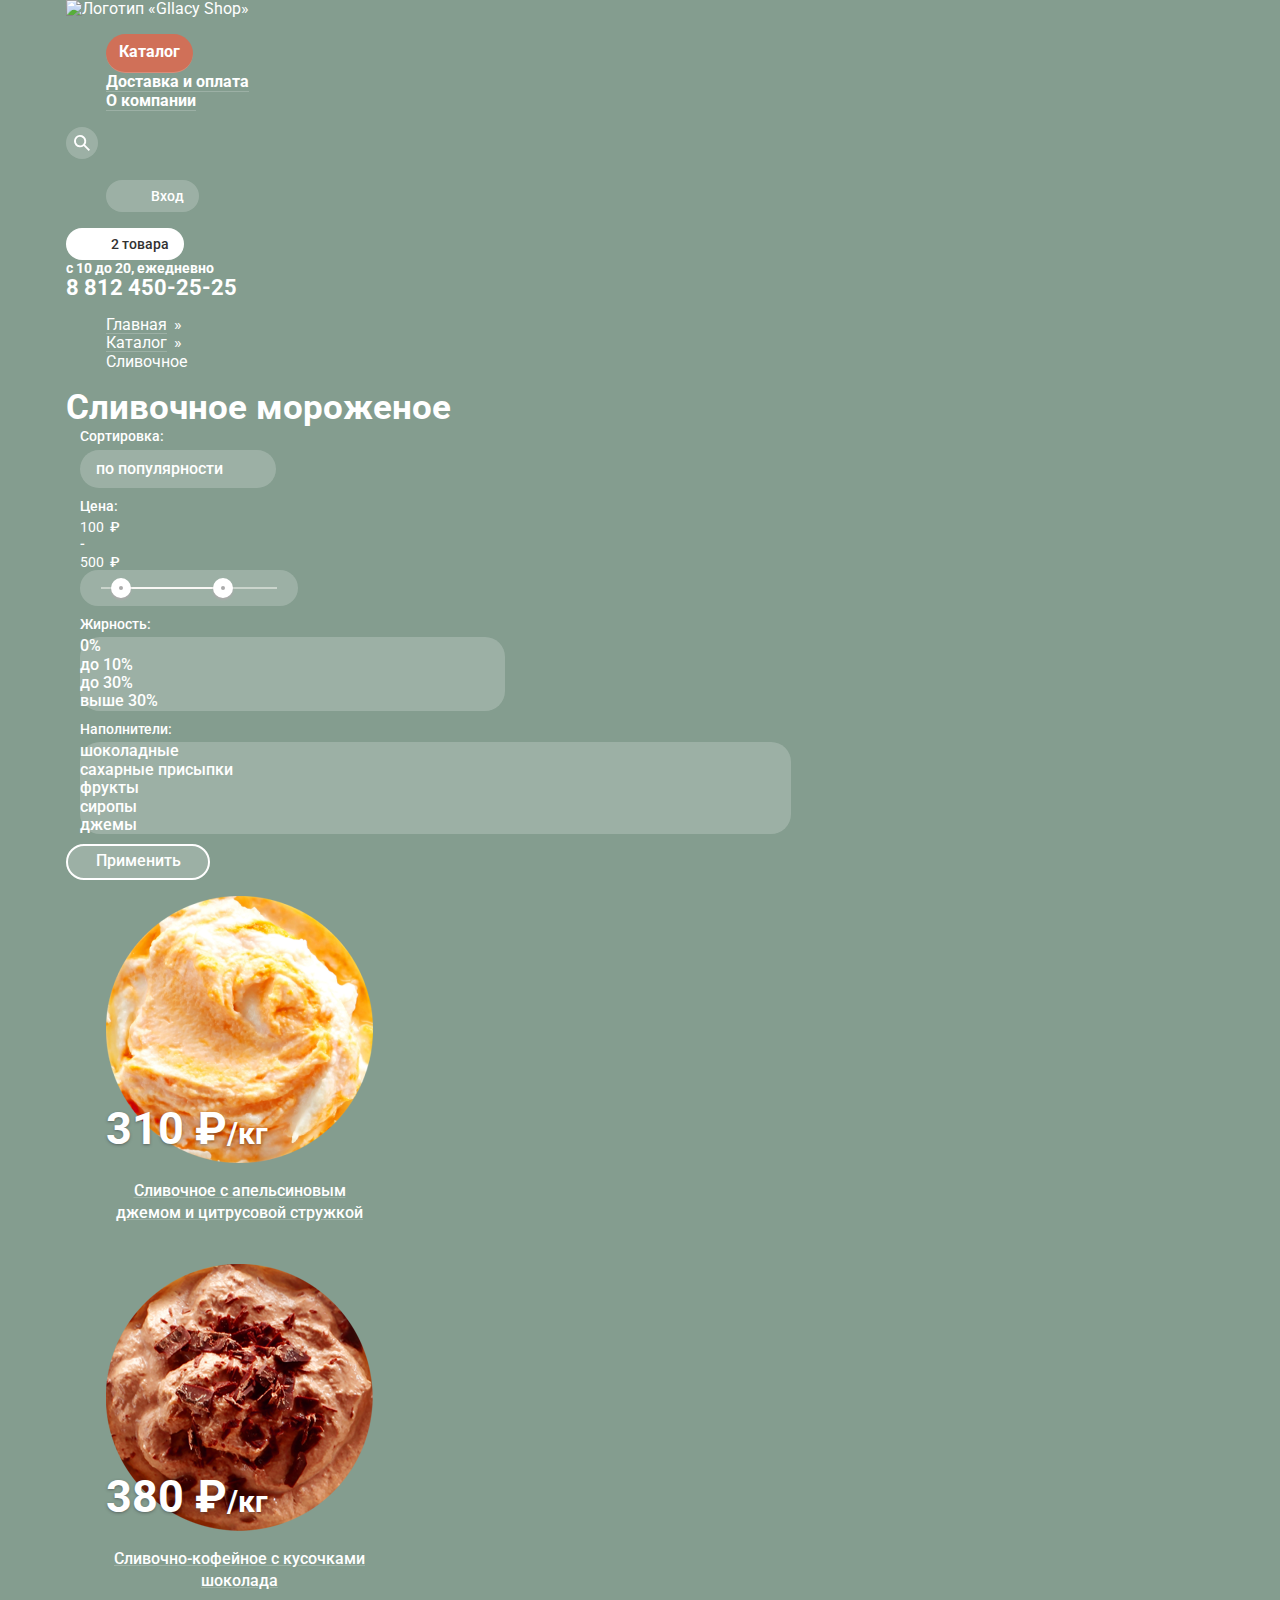
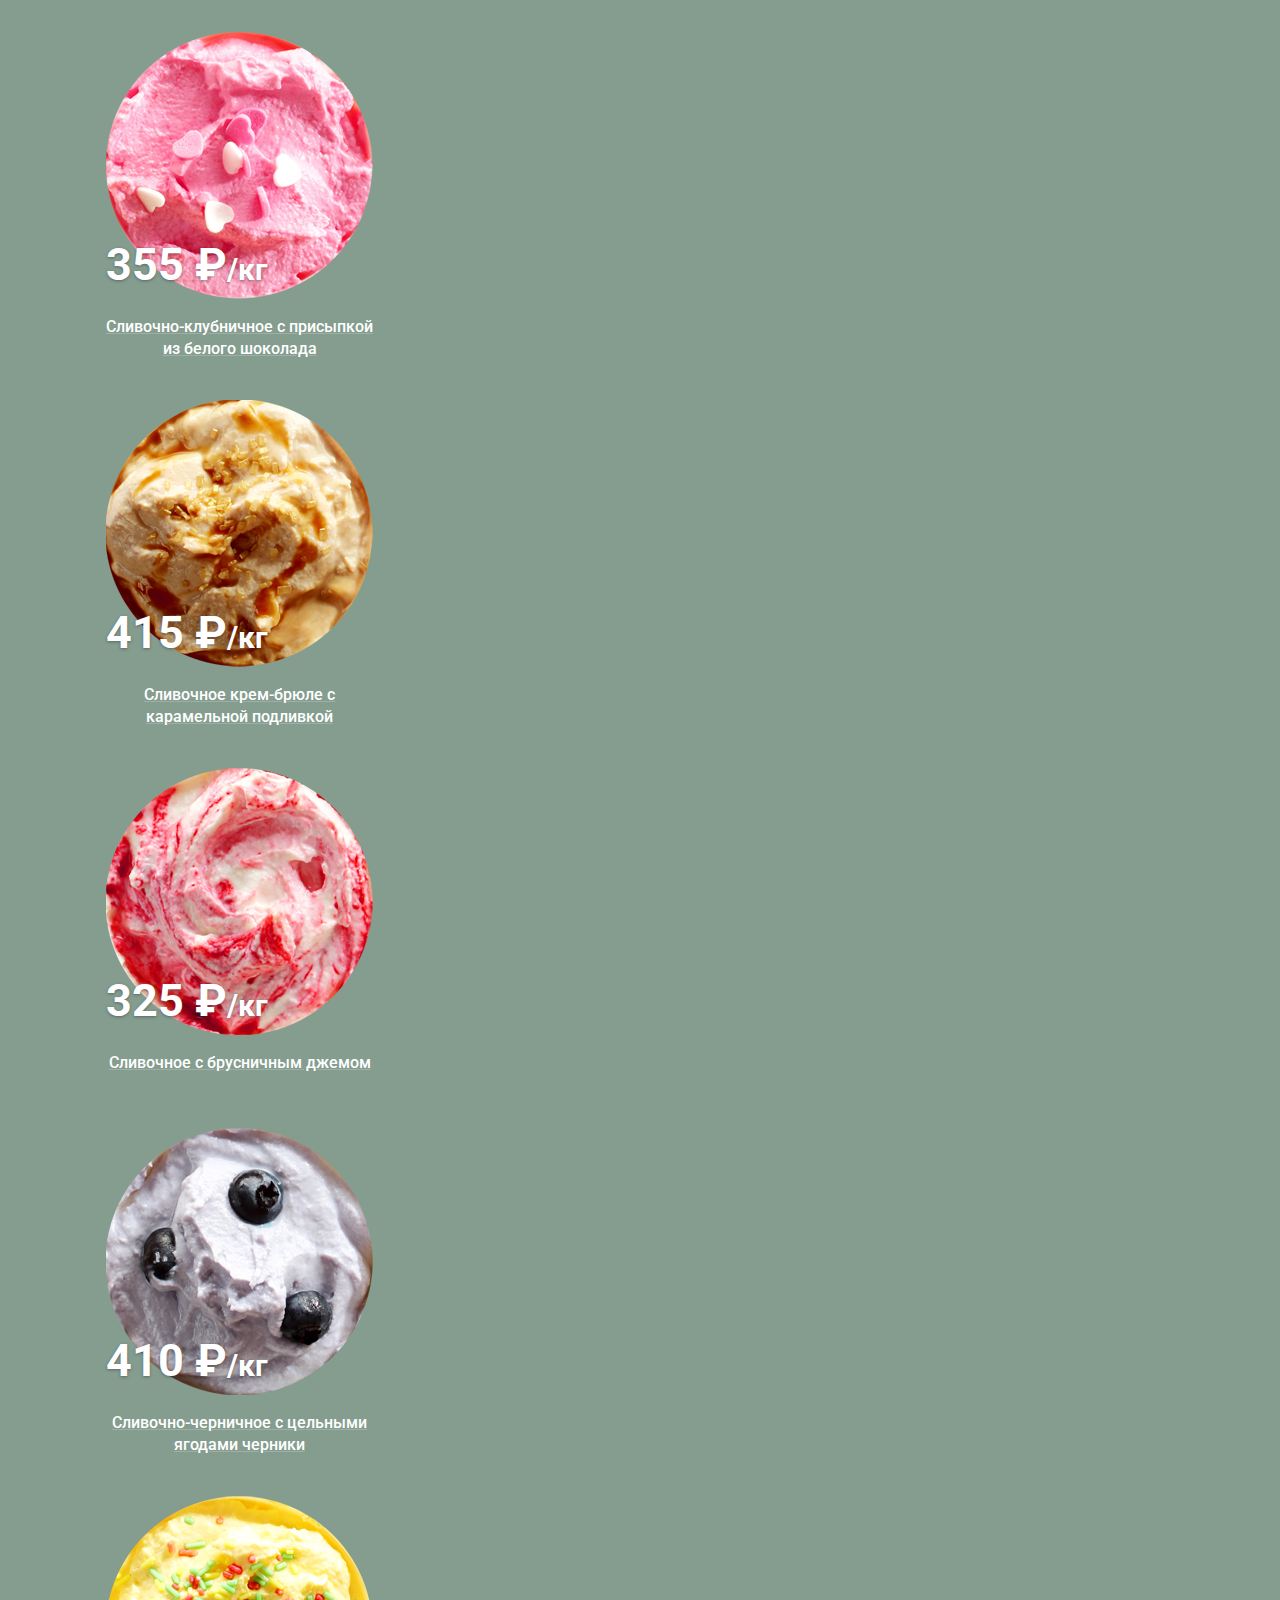
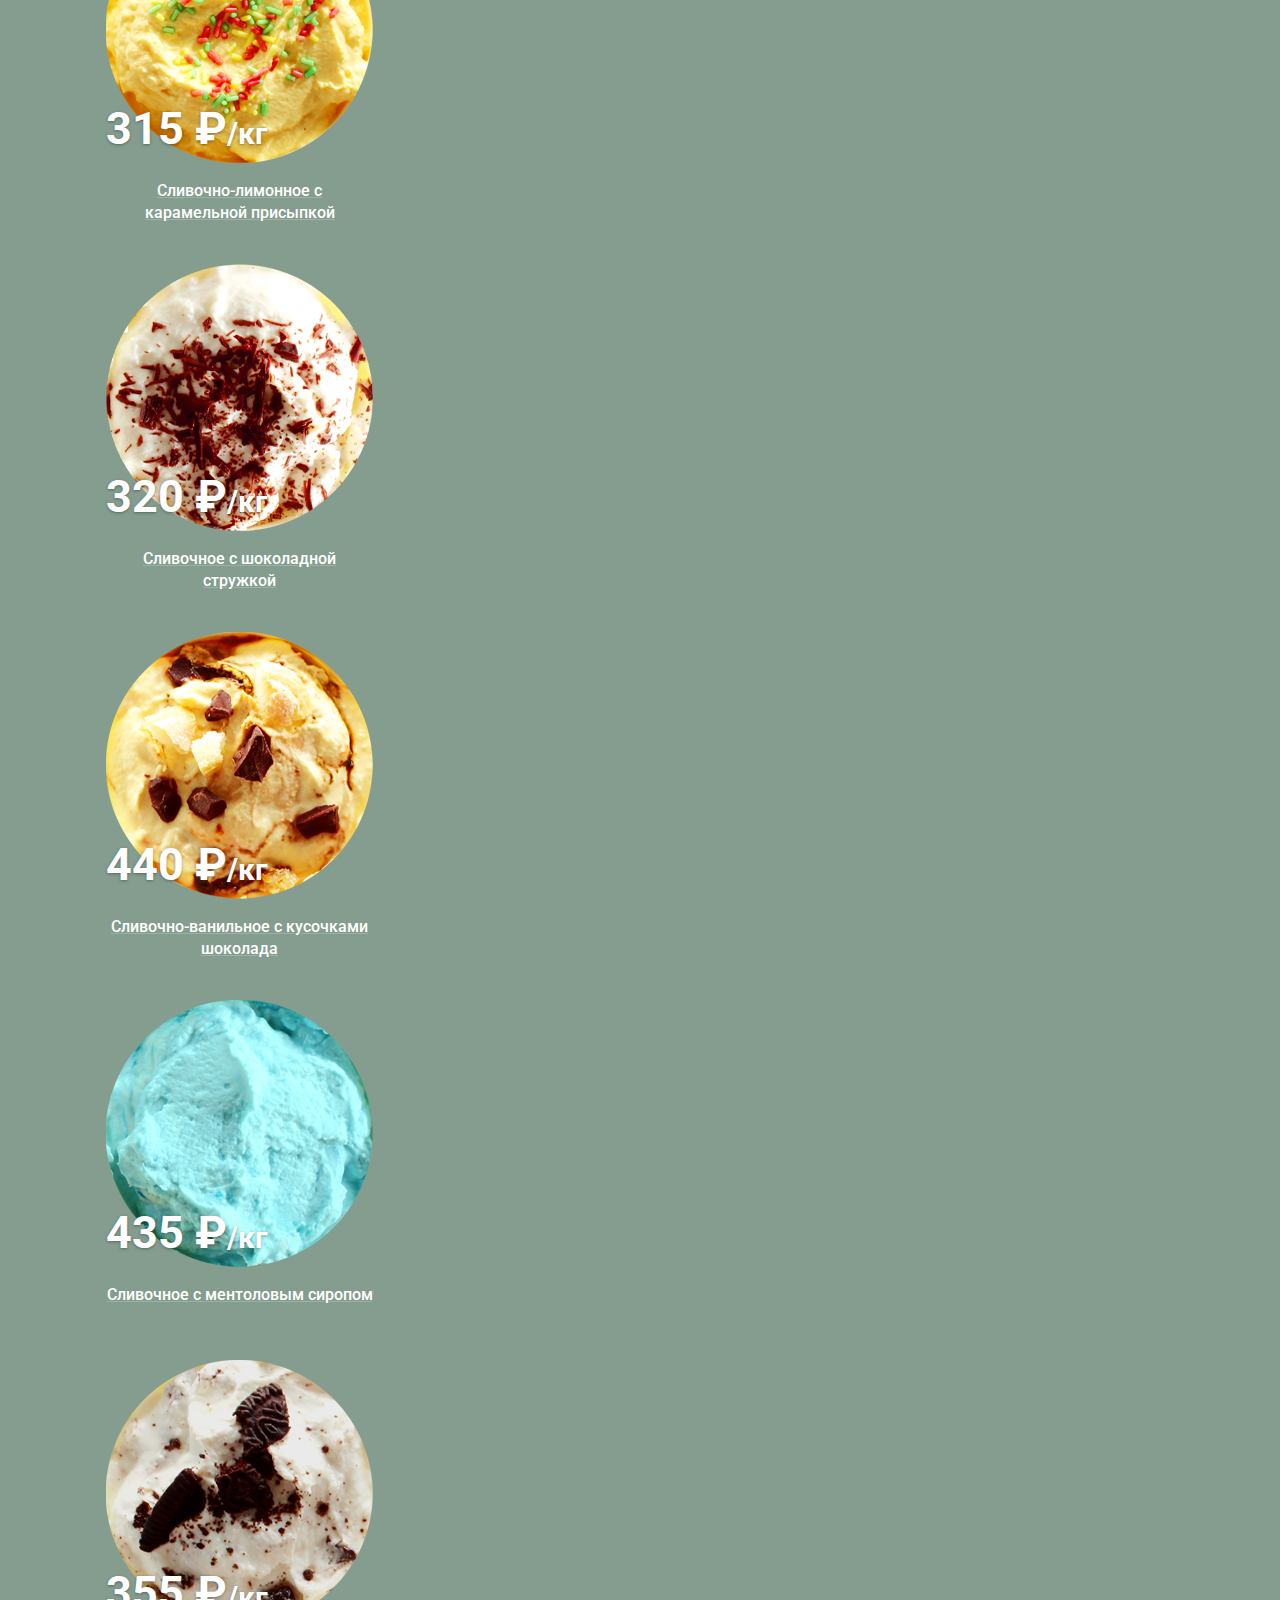
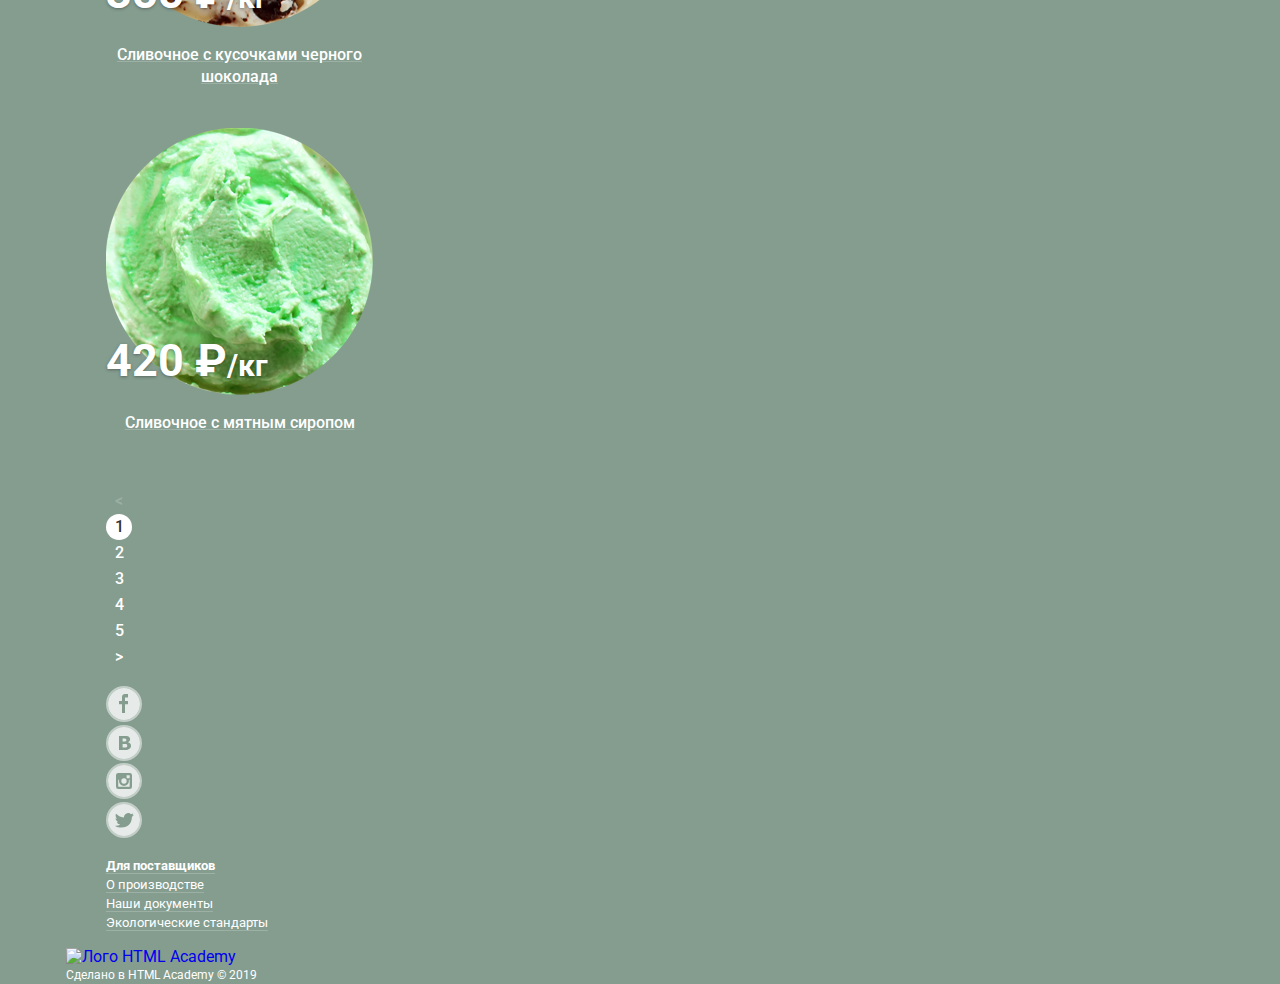
==== commit bb7a6e7d: "ДЗ 2я часть" ====
--- a/catalog.html
+++ b/catalog.html
@@ -49,7 +49,9 @@
         <ul class="site-nav__user-menu">
           <li class="site-nav__user-menu-item">
             <a class="site-nav__user-menu--login-link" href="dev.html">
-              Вход
+              <p class="user-menu__link-descr">
+                Вход
+              </p>
             </a>
           </li>
         </ul>
@@ -131,75 +133,85 @@
       <section class="catalog__filters">
         <h2 class="visually-hidden">Отбор по параметрам</h2>
         <form action="https://echo.htmlacademy.ru" method="post">
-          <fieldset class="filters__fieldset">
-            <legend>Сортировка:</legend>
+          <fieldset class="filters__sort">
+            <legend>
+              Сортировка:</legend>
             <label class="visually-hidden" for="sort">Сортировать:</label>
-            <select name="sort" id="sort">
+            <select class="filters__sort--select" name="sort" id="sort">
               <option value="popular">по популярности</option>
               <option value="cheap">сначала недорогие</option>
               <option value="expensive">сначала дорогие</option>
               <option value="fatness">по жирности</option>
             </select>
           </fieldset>
-          <fieldset>
+          <fieldset class="filters__price">
             <legend>Цена:</legend>
             <p>
               <label class="visually-hidden" for="low_price">Минимальная цена</label>
               <input type="text" id="low_price" value="100" />
-              руб.
+              &#8381;
             </p>
             <span> - </span>
             <p>
               <label class="visually-hidden" for="high_price">Максимальная цена</label>
               <input type="text" id="high_price" value="500" />
-              руб.
+              &#8381;
             </p>
+            <div class="price__dual-range">
+              <div class="dual-range__scale">
+                <div class="dual-range__scrollbar"></div>
+                <div class=" dual-range__toggle dual-range__toggle--min"></div>
+                <div class="dual-range__toggle dual-range__toggle--max"></div>
+              </div>
+            </div>
           </fieldset>
-          <fieldset>
+          <fieldset class="filters__fatness">
             <legend>Жирность:</legend>
-            <p>
-              <input type="radio" name="fatness" id="zero" value="0" />
-              <label for="zero">0%</label>
-            </p>
-            <p>
-              <input type="radio" name="fatness" id="until_10" value="until_10" checked />
-              <label for="until_10">до 10%</label>
-            </p>
-
-            <p>
-              <input type="radio" name="fatness" id="until_30" value="until_30" />
-              <label for="until_30">до 30%</label>
-            </p>
-
-            <p>
-              <input type="radio" name="fatness" id="above_30" value="above_30" />
-              <label for="above_30">выше 30%</label>
-            </p>
+            <div class="fatness__wrapper">
+              <p>
+                <input class="visually-hidden fatness__input" type="radio" name="fatness" id="zero" value="0" />
+                <label class="fatness__label" for="zero">0%</label>
+              </p>
+              <p>
+                <input class="visually-hidden fatness__input" type="radio" name="fatness" id="until_10" value="until_10" checked />
+                <label class="fatness__label" for="until_10">до 10%</label>
+              </p>
+              <p>
+                <input class="visually-hidden fatness__input" type="radio" name="fatness" id="until_30" value="until_30" />
+                <label class="fatness__label" for="until_30">до 30%</label>
+              </p>
+              <p>
+                <input class="visually-hidden fatness__input" type="radio" name="fatness" id="above_30" value="above_30" />
+                <label class="fatness__label" for="above_30">выше 30%</label>
+              </p>
+            </div>
           </fieldset>
-          <fieldset>
+          <fieldset class="filters__fillers">
             <legend>Наполнители:</legend>
-            <p>
-              <input type="checkbox" id="chocolate" name="chocolate" checked />
-              <label for="chocolate">шоколадные</label>
-            </p>
-            <p>
-              <input type="checkbox" id="sugar_powder" name="sugar_powder" checked />
-              <label for="sugar_powder">сахарные присыпки</label>
-            </p>
-            <p>
-              <input type="checkbox" id="fruits" name="fruits" />
-              <label for="fruits">фрукты</label>
-            </p>
-            <p>
-              <input type="checkbox" id="syrups" name="syrups" />
-              <label for="syrups">сиропы</label>
-            </p>
-            <p>
-              <input type="checkbox" id="jams" name="jams" />
-              <label for="jams">джемы</label>
-            </p>
+            <div class="fillers__wrapper">
+              <p>
+                <input class="visually-hidden fillers__input" type="checkbox" id="chocolate" name="chocolate" checked />
+                <label class="fillers__label" for="chocolate">шоколадные</label>
+              </p>
+              <p>
+                <input class="visually-hidden fillers__input" type="checkbox" id="sugar_powder" name="sugar_powder" checked />
+                <label class="fillers__label" for="sugar_powder">сахарные присыпки</label>
+              </p>
+              <p>
+                <input class="visually-hidden fillers__input" type="checkbox" id="fruits" name="fruits" />
+                <label class="fillers__label" for="fruits">фрукты</label>
+              </p>
+              <p>
+                <input class="visually-hidden fillers__input" type="checkbox" id="syrups" name="syrups" />
+                <label class="fillers__label" for="syrups">сиропы</label>
+              </p>
+              <p>
+                <input class="visually-hidden fillers__input" type="checkbox" id="jams" name="jams" />
+                <label class="fillers__label" for="jams">джемы</label>
+              </p>
+            </div>
           </fieldset>
-          <button type="submit">Применить</button>
+          <button class="filters__button" type="submit">Применить</button>
         </form>
       </section>
 
--- a/css/main.css
+++ b/css/main.css
@@ -4,11 +4,18 @@
     --color-white: #ffffff;
     --color-popup: #323232;
     --color-post: #5a5a5a;
+    --filters-button: #696969;
     --bgcolor-basic: rgba(255, 255, 255, 0.2);
-    --bgcolor-waffle: #edddbe;
+    --bgcolor-waffle: #EDDDBE;
     --bgcolor-btn-slider-hover: rgba(255, 255, 255, 0.4);
+    --bg-toggle: #ABABAB;
+    --bg-radio: rgba(255, 255, 255, 0.8);
+    --bg-link-hover: #FFBC9E;
     --bg-link-active: #EDEDED;
     --bg-link-current: #D07058;
+    --bg-list-hover: #FBDED7;
+    --bg-list-active: #F6B5A5;
+    --bg-scale: rgba(248, 247, 244, 0.5);
     --bgcolor-slide1: #849D8F;
     --bgcolor-slide2: #8996A6;
     --bgcolor-slide3: #9D8B84;
@@ -171,7 +178,7 @@
   border-radius: 20px;
 }
 
-.site-nav__user-menu--login-link::before,
+.user-menu__link-descr::before,
 .site-nav__basket--empty::before,
 .site-nav__basket--filled::before {
   position: absolute;
@@ -184,8 +191,19 @@
   background-position: 0 0;
 }
 
-.site-nav__user-menu--login-link::before {
+.user-menu__link-descr::before {
   background-image: url(../img/login_icon.svg);
+}
+
+.site-nav__user-menu--login-link:hover,
+.site-nav__user-menu--login-link:focus {
+  color: var(--color-popup);
+  background-color: var(--color-white);
+}
+
+.site-nav__user-menu--login-link:hover .user-menu__link-descr::before,
+.site-nav__user-menu--login-link:focus .user-menu__link-descr::before {
+  background-image: url(../img/login_icon_hovered.svg);
 }
 
 .site-nav__basket--empty::before {
@@ -209,6 +227,11 @@
   line-height: 24px;
   font-weight: bold;
   color: var(--color-basic);
+}
+
+.site-header__shedule a:hover,
+.site-header__shedule a:focus {
+  color: var(--bg-link-hover);
 }
 
 .site-breakrumbs a {
@@ -337,7 +360,7 @@
 
 /* Filters */
 
-.catalog__filters legeng {
+.catalog__filters legend {
   font-size: 14px;
   line-height: 16px;
   font-weight: 500;
@@ -353,7 +376,223 @@
   font-weight: 500;
 }
 
-
+.filters__sort--select {
+  display: inline-block;
+  box-sizing: border-box;
+  width: 196px;
+  min-height: 36px;
+  padding-top: 10px;
+  padding-bottom: 10px;
+  padding-left: 16px;
+  padding-right: 16px;
+  font-size: 16px;
+  line-height: 18px;
+  font-weight: 500;
+  color: var(--color-white);
+  background-color: var(--bgcolor-basic);
+  background-image: url(../img/sort_arrow.svg);
+  background-repeat: no-repeat;
+  background-position: 171px 14px;
+  border: none;
+  border-radius: 20px;
+  outline: none;
+  -webkit-appearance: none;
+  -moz-appearance: none;
+  -ms-appearance: none;
+  appearance: none;
+}
+
+.filters__sort--select:hover,
+.filters__sort--select:focus {
+  background-image: url(../img/sort_arrow_hovered.svg);
+  color: var(--color-popup);
+  cursor: pointer;
+}
+
+.filters__price p,
+.filters__price span {
+  font-size: 14px;
+  line-height: 16px;
+  font-weight: 500;
+}
+
+.filters__price input {
+  width: 27px;
+  padding: 0;
+  color: var(--color-white);
+  background-color: transparent;
+  border: none;
+}
+
+.price__dual-range {
+  display: inline-block;
+  box-sizing: border-box;
+  width: 218px;
+  min-height: 36px;
+  background-color: var(--bgcolor-basic);
+  border-radius: 20px;
+}
+
+.dual-range__scale {
+  position: relative;
+  display: inline-block;
+  box-sizing: border-box;
+  margin-top: 17px;
+  margin-left: 21px;
+  padding: 0;
+  width: 176px;
+  border: 1px solid var(--bg-scale);
+}
+
+.dual-range__scrollbar {
+  position: absolute;
+  top: -1px;
+  left: 10%;
+  right: 30%;
+  display: block;
+  width: auto;
+  height: 100%;
+  border: 1px solid var(--bgcolor-popup);
+}
+
+.dual-range__toggle {
+  position: absolute;
+  top: -10px;
+  display: block;
+  box-sizing: border-box;
+  width: 20px;
+  height: 20px;
+  background-color: var(--bg-toggle);
+  border: 8px solid var(--color-white);
+  box-shadow: 0px 2px 2px 0px var(--bg-toggle);
+  border-radius: 50%;
+}
+
+.dual-range__toggle:hover {
+  transform: scale(1.1, 1.1);
+  cursor: pointer;
+}
+
+.dual-range__toggle--min {
+  left: 5%;
+}
+
+.dual-range__toggle--max {
+  Right: 25%;
+}
+
+.fatness__wrapper {
+  display: inline-block;
+  box-sizing: border-box;
+  width: 425px;
+  min-height: 36px;
+  background-color: var(--bgcolor-basic);
+  border-radius: 20px;
+}
+
+.fatness__label {
+  position: relative;
+  cursor: pointer;
+}
+
+
+.fatness__input + .fatness__label::before {
+  content: '';
+  position: absolute;
+  top: -3px;
+  left: -30px;
+  display: inline-block;
+  width: 22px;
+  height: 22px;
+  background-image: url(../img/radio.svg);
+  background-size: 22px 22px;
+  background-repeat: no-repeat;
+  background-position: 0 0;
+  opacity: .8;
+}
+
+.fatness__input:hover + .fatness__label::before,
+.fatness__input:focus + .fatness__label::before {
+  opacity: 1;
+}
+
+.fatness__input:checked + .fatness__label::before {
+  background-image: url(../img/radio_checked.svg);
+}
+
+.fatness__input:disabled + .fatness__label::before {
+  opacity: .4;
+}
+
+.fillers__wrapper {
+  display: inline-block;
+  box-sizing: border-box;
+  width: 711px;
+  min-height: 36px;
+  background-color: var(--bgcolor-basic);
+  border-radius: 20px;
+}
+
+.fillers__label {
+  position: relative;
+  cursor: pointer;
+}
+
+.fillers__input + .fillers__label::before {
+  content: '';
+  position: absolute;
+  top: 0;
+  left: -30px;
+  display: inline-block;
+  width: 24px;
+  height: 20px;
+  background-image: url(../img/checkbox.svg);
+  background-size: 20px 20px;
+  background-repeat: no-repeat;
+  background-position: 0 0;
+  opacity: .8;
+}
+
+.fillers__input:hover + .fillers__label::before,
+.fillers__input:focus + .fillers__label::before {
+  opacity: 1;
+}
+
+.fillers__input:checked + .fillers__label::before {
+  background-image: url(../img/checkbox-checked.svg);
+  background-size: 24px 20px;
+}
+
+.fillers__input:disabled + .fillers__label::before {
+  opacity: .4;
+}
+
+.filters__button {
+  display: inline-block;
+  box-sizing: border-box;
+  width: 144px;
+  padding-bottom: 3px;
+  min-height: 36px;
+  font-size: 16px;
+  line-height: 18px;
+  font-weight: 500;
+  color: var(--color-white);
+  background-color: var(--bgcolor-basic);
+  border: 2px solid var(--color-white);
+  border-radius: 20px;
+}
+
+.filters__button:hover,
+.filters__button:focus {
+  outline: none;
+  color: var(--color-popup);
+  background-color: var(--color-white);
+  border: none;
+}
+
+.filters__button:active {
+  box-shadow: inset 0px 2px 1px var(--filters-button);
+}
 
 /* Catalog */
 
@@ -407,6 +646,7 @@
   display: block;
   width: 267px;
   height: 267px;
+  margin-bottom: 17px;
 }
 
 .catalog__item--price {
@@ -594,6 +834,11 @@
   text-decoration: underline;
 }
 
+.news-blog a:hover,
+.news-blog a:focus {
+  color: var(--bg-link-hover);
+}
+
 /* Subscribe */
 
 .subscribe {
@@ -769,6 +1014,12 @@
   border-bottom: 1px solid var(--bgcolor-basic);
 }
 
+.site-footer__information a:hover,
+.site-footer__information a:focus {
+  color: var(--bg-link-hover);
+  border-bottom: 1px solid var(--bg-link-hover);
+}
+
 .site-footer__information--important {
   font-weight: bold;
 }
@@ -792,4 +1043,9 @@
 
 .site-footer__copyright--descr a {
   color: var(--color-white);
+}
+
+.site-footer__copyright--descr a:hover,
+.site-footer__copyright--descr a:focus {
+  color: var(--bg-link-hover);
 }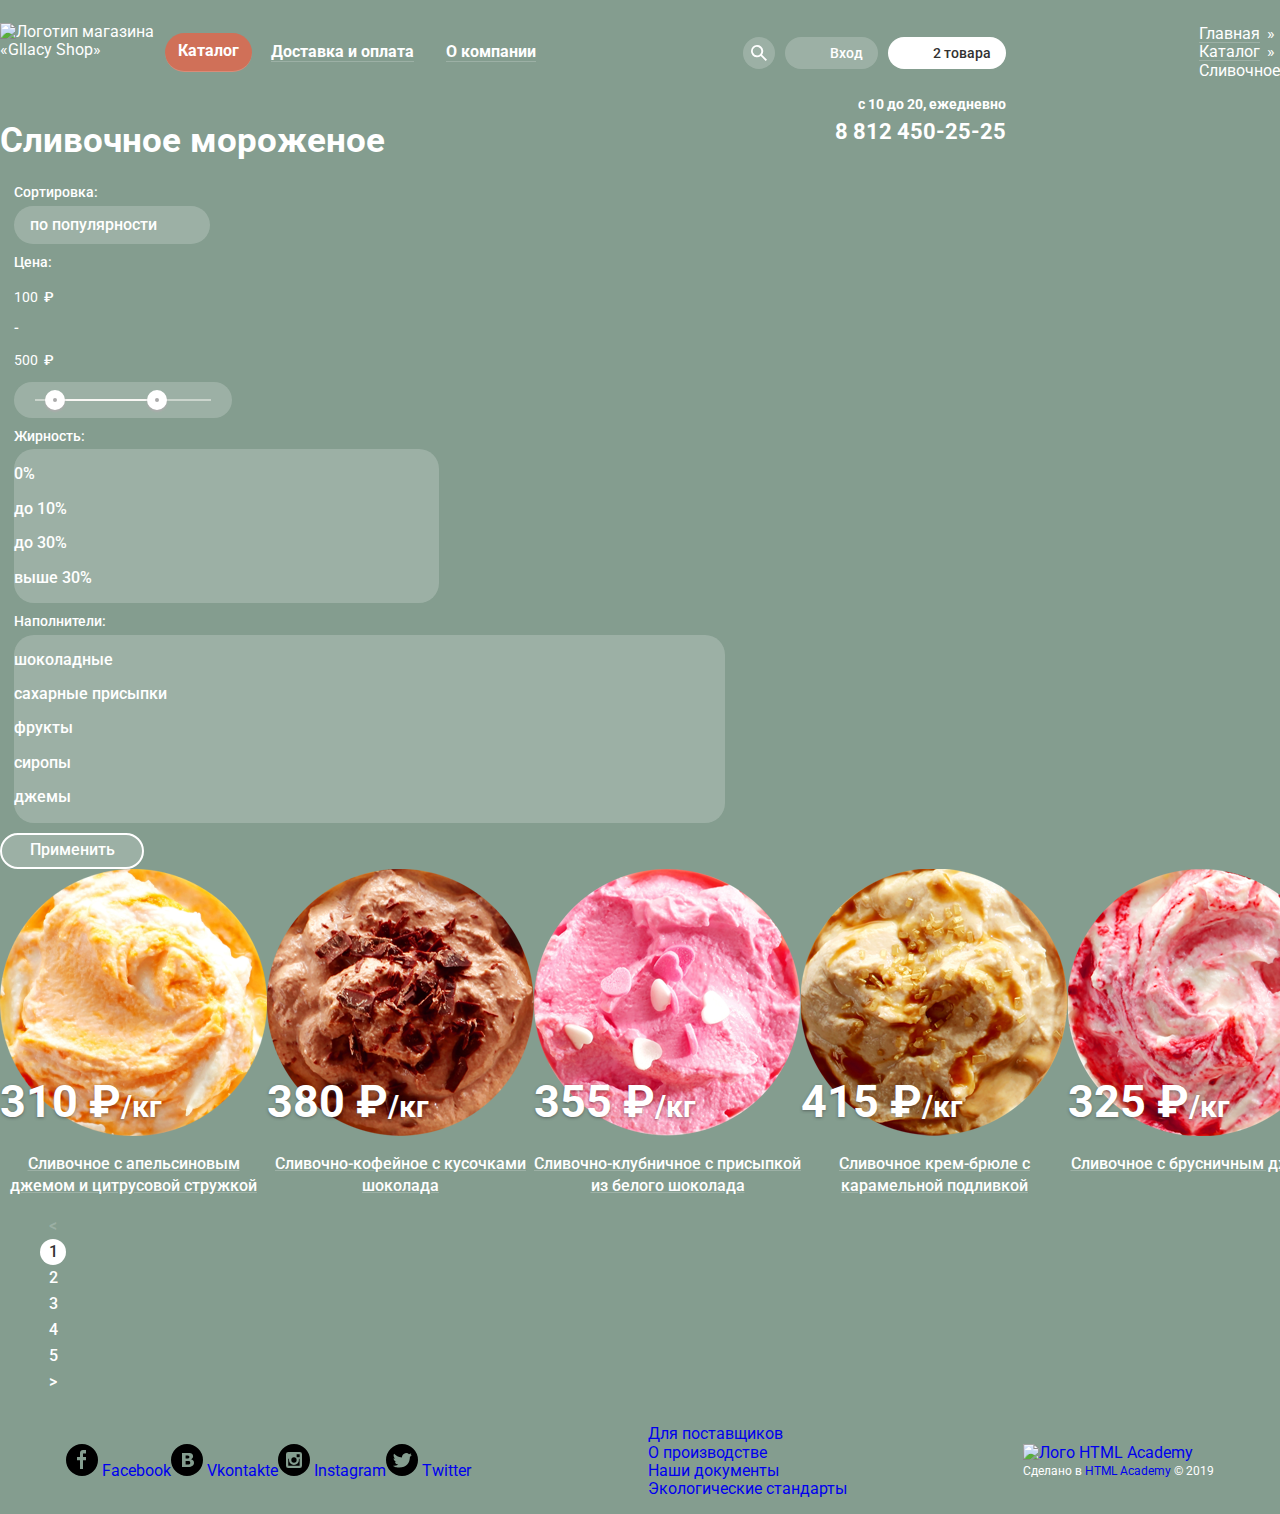
==== commit fa6355c5: "ДЗ" ====
--- a/catalog.html
+++ b/catalog.html
@@ -13,110 +13,118 @@
   <div class="site-wrapper">
     <header class="site-header">
       <nav class="site-nav">
-        <a class="site-nav__site-logo" href="index.html">
-          <img src="img/main_logo.svg" width="154" height="64" alt="Логотип «Gllacy Shop»" />
-        </a>
-        <ul class="site-nav__main-menu">
-          <li>
-            <a class="link-current">Каталог</a>
-            <ul class="popup visually-hidden">
-              <li><a href="dev.html">Новинки</a></li>
-              <li><a href="catalog.html">Сливочное</a></li>
-              <li><a href="dev.html">Щербеты</a></li>
-              <li><a href="dev.html">Фруктовый лед</a></li>
-              <li><a href="dev.html">Мелорин</a></li>
-            </ul>
-          </li>
-          <li><a href="dev.html">Доставка и оплата</a></li>
-          <li><a href="dev.html">О компании</a></li>
-        </ul>
-
-        <a class="site-nav__search-link" href="search.html" aria-label="Поиск">
-          <svg class="search-icon" width="32" height="32"  xmlns="http://www.w3.org/2000/svg">
-            <path
-              d="M24 22.665l-4.922-4.932a6.144 6.144 0 00-.993-8.273 6.113 6.113 0 00-8.307.352 6.141 6.141 0 00-.293 8.328 6.11 6.11 0 008.262.937L22.659 24 24 22.665zm-9.918-4.288a4.244 4.244 0 01-3.928-2.63 4.27 4.27 0 01.922-4.643 4.248 4.248 0 014.632-.923 4.253 4.253 0 012.624 3.936 4.275 4.275 0 01-1.248 3.01 4.255 4.255 0 01-3.002 1.25z"
-              />
-          </svg>
-        </a>
-
-        <div class="visually-hidden">
-          <form action="http://echo.htmlacademy.ru" method="get">
-            <label class="visually-hidden" for="user-nav__search-field">Введите Ваш запрос</label>
-            <input type="text" id="user-nav__search-field" name="search-field" placeholder="Что ищем?" />
-          </form>
+        <div class="site-nav__main-menu-wrapper">
+          <a class="site-nav__site-logo" href="index.html">
+            <img src="img/main_logo.svg" width="154" height="64" alt="Логотип магазина «Gllacy Shop»" />
+          </a>
+          <ul class="site-nav__main-menu">
+            <li class="main-menu__item">
+              <a class="main-menu__link main-menu__link--current">Каталог</a>
+              <ul class="popup visually-hidden">
+                <li><a href="dev.html">Новинки</a></li>
+                <li><a href="catalog.html">Сливочное</a></li>
+                <li><a href="dev.html">Щербеты</a></li>
+                <li><a href="dev.html">Фруктовый лед</a></li>
+                <li><a href="dev.html">Мелорин</a></li>
+              </ul>
+            </li>
+            <li class="main-menu__item">
+              <a class="main-menu__link" href="dev.html">Доставка и оплата</a>
+            </li>
+            <li class="main-menu__item">
+              <a class="main-menu__link" href="dev.html">О компании</a>
+            </li>
+          </ul>
         </div>
 
-        <ul class="site-nav__user-menu">
-          <li class="site-nav__user-menu-item">
-            <a class="site-nav__user-menu--login-link" href="dev.html">
-              <p class="user-menu__link-descr">
-                Вход
-              </p>
-            </a>
-          </li>
-        </ul>
-        <div class="popup visually-hidden">
-          <form action="http://echo.htmlacademy.ru" method="post">
-            <p>
-              <label for="user-nav__user-login-field">Введите Ваш E-email</label>
-              <input type="email" name="user-login" id="user-nav__user-login-field" placeholder="email@example.com">
-            </p>
-            <p>
-              <label for="user-nav__user-password-field">Введите Ваш пароль</label>
-              <input type="password" name="user-password" id="user-nav__user-password-field" placeholder="**********">
-            </p>
-            <button type="submit">Войти</button>
-          </form>
-          <a href="dev.html">Забыли пароль?</a>
-          <a href="dev.html">Новая регистрация</a>
-        </div>
-
-        <a class="site-nav__basket--filled" href="dev.html" aria-label="Корзина">2 товара</a>
-        <div class="visually-hidden">
-          <table>
-            <caption class="visually-hidden">
-              Товары в корзине:
-            </caption>
-            <tbody>
-              <tr>
-                <td>
-                  <button type="button">Удалить товар</button>
-                </td>
-                <td>
-                  <img src="img/icecream_1_min.png" width="33" height="33" alt="" />
-                </td>
-                <td>
-                  <a href="dev.html">Пломбир с апельсиновым джемом</a>
-                </td>
-                <td>1,5 кг х <span>200 руб.</span></td>
-                <td>
-                  300 руб.
-                </td>
-              </tr>
-              <tr>
-                <td>
-                  <button type="button">Удалить товар</button>
-                </td>
-                <td>
-                  <img src="img/icecream_3_min.png" width="33" height="33" alt="" />
-                </td>
-                <td>
-                  <a href="dev.html">Клубничный пломбир с присыпкой из белого шоколада</a>
-                </td>
-                <td>1,5 кг х <span>300 руб.</span></td>
-                <td>
-                  450 руб.
-                </td>
-              </tr>
-            </tbody>
-          </table>
-          <p>Итого: 750 руб.</p>
-          <a href="dev.html">Оформить заказ</a>
-        </div>
-
-        <div class="site-header__shedule">
-          <p>с 10 до 20, ежедневно</p>
-          <a href="tel:+78124502525" aria-label="Звоните нам с 10 до 20 ежедневно">8 812 450-25-25</a>
+        <div class="site-nav__user-menu-wrapper">
+          <a class="user-menu__item user-menu__search-link" href="search.html" aria-label="Поиск">
+            <svg class="search-icon" width="32" height="32"  xmlns="http://www.w3.org/2000/svg">
+              <path
+                d="M24 22.665l-4.922-4.932a6.144 6.144 0 00-.993-8.273 6.113 6.113 0 00-8.307.352 6.141 6.141 0 00-.293 8.328 6.11 6.11 0 008.262.937L22.659 24 24 22.665zm-9.918-4.288a4.244 4.244 0 01-3.928-2.63 4.27 4.27 0 01.922-4.643 4.248 4.248 0 014.632-.923 4.253 4.253 0 012.624 3.936 4.275 4.275 0 01-1.248 3.01 4.255 4.255 0 01-3.002 1.25z"
+                />
+            </svg>
+          </a>
+  
+          <div class="visually-hidden">
+            <form action="http://echo.htmlacademy.ru" method="get">
+              <label class="visually-hidden" for="user-nav__search-field">Введите Ваш запрос</label>
+              <input type="text" id="user-nav__search-field" name="search-field" placeholder="Что ищем?" />
+            </form>
+          </div>
+  
+          <ul class="user-menu__item user-menu__login-menu">
+            <li class="login-menu__item">
+              <a class="login-menu__item--login-link" href="dev.html">
+                <p class="login-menu__link-descr">
+                  Вход
+                </p>
+              </a>
+            </li>
+          </ul>
+          <div class="popup visually-hidden">
+            <form action="http://echo.htmlacademy.ru" method="post">
+              <p>
+                <label for="user-login-field">Введите Ваш E-email</label>
+                <input type="email" name="user-login" id="user-login-field" placeholder="email@example.com">
+              </p>
+              <p>
+                <label for="user-password-field">Введите Ваш пароль</label>
+                <input type="password" name="user-password" id="user-password-field" placeholder="**********">
+              </p>
+              <button type="submit">Войти</button>
+            </form>
+            <a href="dev.html">Забыли пароль?</a>
+            <a href="dev.html">Новая регистрация</a>
+          </div>
+  
+          <a class="user-menu__item user-menu__basket--filled" href="dev.html" aria-label="Корзина">2 товара</a>
+          <div class="visually-hidden">
+            <table>
+              <caption class="visually-hidden">
+                Товары в корзине:
+              </caption>
+              <tbody>
+                <tr>
+                  <td>
+                    <button type="button">Удалить товар</button>
+                  </td>
+                  <td>
+                    <img src="img/icecream_1_min.png" width="33" height="33" alt="" />
+                  </td>
+                  <td>
+                    <a href="dev.html">Пломбир с апельсиновым джемом</a>
+                  </td>
+                  <td>1,5 кг х <span>200 руб.</span></td>
+                  <td>
+                    300 руб.
+                  </td>
+                </tr>
+                <tr>
+                  <td>
+                    <button type="button">Удалить товар</button>
+                  </td>
+                  <td>
+                    <img src="img/icecream_3_min.png" width="33" height="33" alt="" />
+                  </td>
+                  <td>
+                    <a href="dev.html">Клубничный пломбир с присыпкой из белого шоколада</a>
+                  </td>
+                  <td>1,5 кг х <span>300 руб.</span></td>
+                  <td>
+                    450 руб.
+                  </td>
+                </tr>
+              </tbody>
+            </table>
+            <p>Итого: 750 руб.</p>
+            <a href="dev.html">Оформить заказ</a>
+          </div>
+  
+          <div class="user-menu__item user-menu__shedule">
+            <p>с 10 до 20, ежедневно</p>
+            <a href="tel:+78124502525" aria-label="Звоните нам с 10 до 20 ежедневно">8 812 450-25-25</a>
+          </div>
         </div>
 
         <ul class="site-breakrumbs">
@@ -160,8 +168,8 @@
             <div class="price__dual-range">
               <div class="dual-range__scale">
                 <div class="dual-range__scrollbar"></div>
-                <div class=" dual-range__toggle dual-range__toggle--min"></div>
-                <div class="dual-range__toggle dual-range__toggle--max"></div>
+                <div class=" dual-range__toggle dual-range__toggle--min" tabindex="0"></div>
+                <div class="dual-range__toggle dual-range__toggle--max" tabindex="0"></div>
               </div>
             </div>
           </fieldset>
--- a/css/main.css
+++ b/css/main.css
@@ -1,15 +1,17 @@
 /* Variables */
 
 :root {
-    --color-white: #ffffff;
-    --color-popup: #323232;
+    --basic-white: #ffffff;
+    --basic-dark: #323232;
     --color-post: #5a5a5a;
     --filters-button: #696969;
+    --social-active: rgba(255, 255, 255, 0.7);
     --bgcolor-basic: rgba(255, 255, 255, 0.2);
     --bgcolor-waffle: #EDDDBE;
     --bgcolor-btn-slider-hover: rgba(255, 255, 255, 0.4);
     --bg-toggle: #ABABAB;
     --bg-radio: rgba(255, 255, 255, 0.8);
+    --subscribe-border: rgba(255, 255, 255, 0.5);
     --bg-link-hover: #FFBC9E;
     --bg-link-active: #EDEDED;
     --bg-link-current: #D07058;
@@ -28,24 +30,27 @@
 
 /* Global */
 
-.visually-hidden {
-    position: absolute !important;
-    width: 1px;
-    height: 1px;
-    margin: -1px;
-    border: 0;
-    padding: 0;
-    clip: rect(0 0 0 0);
-    overflow: hidden;
+.visually-hidden:not(:focus):not(:active),
+input[type="checkbox"].visually-hidden,
+input[type="radio"].visually-hidden {
+  position: absolute !important;
+  width: 1px;
+  height: 1px;
+  margin: -1px;
+  border: 0;
+  padding: 0;
+  white-space: nowrap;
+  -webkit-clip-path: inset(100%);
+  clip-path: inset(100%);
+  clip: rect(0 0 0 0);
+  overflow: hidden;
 }
 
 body {
     min-width: 1200px;
     padding: 0;
     font-family: 'Roboto', 'Arial', sans-serif;
-    font-size: 16px;
-    color: var(--color-white);
-    background-color: var(--bgcolor-slide1);
+    color: var(--basic-white);
 }
 
 img {
@@ -57,19 +62,19 @@
   text-decoration: none;
 }
 
-h1, h2, h3, p {
-  margin: 0;
-}
-
-.site-wrapper {
-  width: 1148px;
+.page {
+  height: 100%;
+}
+
+.content-wrapper {
+  width: 1146px;
   margin: 0 auto;
 }
 
 .button {
   display: inline-block;
   box-sizing: border-box;
-  color: var(--color-white);
+  color: var(--basic-white);
   text-shadow: 0px 2px 5px rgba(160, 32, 11, 0.76);
   background: var(--btn);
   box-shadow: 0px 2px 2px rgba(172, 16, 0, 0.64);
@@ -87,67 +92,153 @@
   box-shadow: inset 0px 2px 2px #942718;
 }
 
+.index-page {
+  min-height: 100%;
+  display: grid;
+  grid-template-rows: 
+      min-content 
+      1fr 
+      min-content;
+  align-content: start;
+  background-color: var(--bgcolor-slide1);
+  background-image: url(../img/promo_slider_1.png);
+  background-position: top center;
+  background-repeat: no-repeat;
+}
+
+.catalog-page {
+  min-height: 100%;
+  background-color: var(--bgcolor-slide1);
+}
+
 /* Site navigation */
 
 .site-nav ul {
   list-style: none;
+  padding: 0;
 }
 
 .site-nav a {
-  color: var(--color-white);
-}
-
-.site-nav__main-menu a {
-  display: inline-block;
+  color: var(--basic-white);
+}
+
+.site-nav {
+  display: flex;
+  flex-wrap: wrap;
+  align-items: center;
+  justify-content: space-between;
+  min-height: 75px;
+  padding-top: 9px;
+}
+
+.site-nav__main-menu-wrapper {
+  display: flex;
+  justify-content: flex-start;
+  align-items: center;
+  max-width: 600px;
+}
+
+.site-nav__user-menu-wrapper {
+  position: relative;
+  display: flex;
+  justify-content: space-between;
+  align-items: center;
+  max-width: 300px;
+}
+
+.site-nav__site-logo {
+  width: 154px;
+  height: 64px;
+  margin-right: 11px;
+  padding-top: 5px;
+}
+
+.site-nav__main-menu {
+  display: flex;
+  flex-wrap: wrap;
+  justify-content: space-between;
+  align-self: start;
+  min-width: 360px;
+}
+
+.main-menu__item:not(:last-of-type) {
+  margin-right: 6px;
+}
+
+.main-menu__link {
+  display: block;
+  margin-top: 10px;
+  margin-bottom: 10px;
+  margin-left: 13px;
+  margin-right: 13px;
+  font-size: 16px;
   line-height: 18px;
   font-weight: bold;
-  border-bottom: 1px solid rgba(255, 255, 255, 0.2);
-}
-
-.site-nav__main-menu a[href]:hover,
-.site-nav__main-menu a[href]:focus {
+  border-bottom: 1px solid var(--bgcolor-basic);
+}
+
+.main-menu__link[href]:hover,
+.main-menu__link[href]:focus {
   outline: none;
+  margin: 0;
+  padding-top: 10px;
+  padding-bottom: 10px;
+  padding-left: 13px;
+  padding-right: 13px;
+  color: var(--basic-dark);
+  background-color: var(--basic-white);
+  border-radius: 26px;
+}
+
+.main-menu__link--current {
+  outline: none;
+  margin: 0;
   padding-top: 9px;
   padding-bottom: 11px;
   padding-left: 13px;
   padding-right: 13px;
-  color: var(--color-popup);
-  background-color: var(--color-white);
-  border-radius: 26px;
-}
-
-.site-nav__main-menu .link-current {
-  outline: none;
-  padding-top: 9px;
-  padding-bottom: 11px;
-  padding-left: 13px;
-  padding-right: 13px;
-  color: var(--color-white);
+  color: var(--basic-white);
   background-color: var(--bg-link-current);
   border-radius: 26px;
 }
 
-.site-nav__main-menu a[href]:active {
+.main-menu__link[href]:active {
   background-color: var(--bg-link-active);
   box-shadow: inset 0px 2px 1px #696969;
 }
 
-.site-nav__search-link .search-icon {
+.user-menu__item:not(:first-child) {
+  margin-left: 10px;
+}
+
+.user-menu__search-link {
+  display: block;
+  width: 32px;
+  height: 32px;
+}
+
+.user-menu__search-link .search-icon {
   width: 32px;
   height: 32px;
   background-color: var(--bgcolor-basic);
-  fill: var(--color-white);
+  background-position: 0 0;
+  fill: var(--basic-white);
   border-radius: 50%;
 }
 
-.site-nav__search-link .search-icon:hover,
-.site-nav__search-link .search-icon:focus {
-  background-color: var(--color-white);
-  fill: var(--color-popup);
-}
-
-.site-nav__user-menu-item a,
-.site-nav__basket--empty {
+.user-menu__search-link:hover,
+.user-menu__search-link:focus {
+  outline: none;
+}
+
+.user-menu__search-link:hover .search-icon,
+.user-menu__search-link:focus .search-icon {
+  background-color: var(--basic-white);
+  fill: var(--basic-dark);
+}
+
+.login-menu__item a,
+.user-menu__basket--empty {
   position: relative;
   display: inline-block;
   padding-top: 8px;
@@ -162,7 +253,7 @@
   border-radius: 20px;
 }
 
-  a.site-nav__basket--filled {
+  a.user-menu__basket--filled {
   position: relative;
   display: inline-block;
   padding-top: 8px;
@@ -172,15 +263,19 @@
   font-size: 14px;
   line-height: 16px;
   font-weight: 500;
-  color: var(--color-popup);
+  color: var(--basic-dark);
   vertical-align: middle;
-  background-color: var(--color-white);
+  background-color: var(--basic-white);
   border-radius: 20px;
 }
 
-.user-menu__link-descr::before,
-.site-nav__basket--empty::before,
-.site-nav__basket--filled::before {
+.login-menu__link-descr {
+  margin: 0;
+}
+
+.login-menu__link-descr::before,
+.user-menu__basket--empty::before,
+.user-menu__basket--filled::before {
   position: absolute;
   content: '';
   top: 6px;
@@ -191,37 +286,49 @@
   background-position: 0 0;
 }
 
-.user-menu__link-descr::before {
+.login-menu__link-descr::before {
   background-image: url(../img/login_icon.svg);
 }
 
-.site-nav__user-menu--login-link:hover,
-.site-nav__user-menu--login-link:focus {
-  color: var(--color-popup);
-  background-color: var(--color-white);
-}
-
-.site-nav__user-menu--login-link:hover .user-menu__link-descr::before,
-.site-nav__user-menu--login-link:focus .user-menu__link-descr::before {
+.login-menu__item--login-link:hover,
+.login-menu__item--login-link:focus {
+  outline: none;
+  color: var(--basic-dark);
+  background-color: var(--basic-white);
+}
+
+.login-menu__item--login-link:hover .login-menu__link-descr::before,
+.login-menu__item--login-link:focus .login-menu__link-descr::before {
   background-image: url(../img/login_icon_hovered.svg);
 }
 
-.site-nav__basket--empty::before {
+.user-menu__basket--empty::before {
   background-image: url(../img/cart_empty_icon.svg);
 }
 
-.site-nav__basket--filled::before {
+.user-menu__basket--filled::before {
   background-image: url(../img/cart_fill_icon.svg);
 }
 
-.site-header__shedule p {
+.user-menu__shedule {
+  position: absolute;
+  top: 75px;
+  right: 0;
+  z-index: 1;
+}
+
+.user-menu__shedule p {
+  margin: 0;
+  margin-bottom: 8px;
+  margin-left: auto;
   width: 149px;
   font-size: 14px;
   line-height: 16px;
   font-weight: bold;
-}
-
-.site-header__shedule a {
+  text-align: right;
+}
+
+.user-menu__shedule a {
   width: 167px;
   font-size: 22px;
   line-height: 24px;
@@ -229,8 +336,8 @@
   color: var(--color-basic);
 }
 
-.site-header__shedule a:hover,
-.site-header__shedule a:focus {
+.user-menu__shedule a:hover,
+.user-menu__shedule a:focus {
   color: var(--bg-link-hover);
 }
 
@@ -250,20 +357,50 @@
   right: -15px;
 }
 
+/* Main  */
+
+.index-page__content .content-wrapper {
+  display: grid;
+  grid-template-columns: 560px 560px;
+  grid-template-rows: 
+        min-content
+        min-content
+        min-content
+        min-content
+        min-content;
+  column-gap: 26px;
+  row-gap: 40px;
+}
+
 /* Slider */
 
+.promo-slider {
+  position: relative;
+  grid-row: 1/2;
+  grid-column: 1/3;
+}
+
 .promo-slider ul {
+  padding: 0;
+  margin: 0;
   list-style: none;
 }
 
-.promo-slider__slider-item h3 {
+.promo-slider__slider-list {
+  text-align: center;
+}
+
+.slider-list__item--title {
   width: 672px;
+  margin-top: 316px;
+  margin-bottom: 27px;
+  margin-left: auto;
+  margin-right: auto;
   font-size: 60px;
   line-height: 60px;
-  text-align: center;
-}
-
-.promo-slider__slider-item a {
+}
+
+.slider-list__item--link { 
   padding-top: 9px;
   padding-bottom: 10px;
   padding-right: 40px;
@@ -271,23 +408,35 @@
   font-size: 32px;
   line-height: 44px;
   font-weight: bold;
-}
-
-.promo-slider__slider-link {
   border-radius: 70px;
 }
 
 .promo-slider__buttons-list {
+  position: absolute;
+  left: 0;
+  bottom: 26px;
   display: flex;
 }
 
-.promo-slider__button {
+.promo-slider__item {
+  display: inline-block;
   width: 21px;
   height: 21px;
   margin-right: 8px;
+}
+
+.promo-slider__item:last-of-type {
+  margin-right: 0;
+}
+
+.promo-slider__button {
+  display: inline-block;
+  box-sizing: border-box;
+  width: 21px;
+  height: 21px;
   font-size: 0;
   background-color: transparent;
-  border: 2px solid var(--color-white);
+  border: 2px solid var(--basic-white);
   border-radius: 50%;
 }
 
@@ -297,17 +446,26 @@
   background-color: var(--bgcolor-btn-slider-hover);
 }
 
-.promo-slider__button--current {
-  background-color: var(--color-white);
+.promo-slider__button.active {
+  background-color: var(--basic-white);
 }
 
 /* Stock */
 
+.stock {
+  grid-row: 2/3;
+  grid-column: 1/3;
+}
+
 .stock__stock-list {
+  display: flex;
+  justify-content: space-between;
+  margin: 0;
+  padding: 0;
   list-style: none;
 }
 
-.stock__stock-item {
+.stock-list__item {
   display: flex;
   flex-direction: column;
   box-sizing: border-box;
@@ -319,37 +477,40 @@
   border-radius: 16px;
 }
 
-.stock__stock-item h3 {
+.stock-list__item-title {
+  margin: 0;
   margin-bottom: 16px;
   font-size: 35px;
   line-height: 41px;
 }
 
-.stock__stock-item p {
+.stock-list__item-descr {
+  margin: 0;
   margin-bottom: 42px;
   font-size: 18px;
   line-height: 22px;
   font-weight: bold;
 }
 
-.stock__stock-item--raspberry {
+.stock-list__item--raspberry {
   background-color: #AB6982;
   background-image: url(../img/stock_raspberry.jpg);
   background-size: cover;
   background-repeat: no-repeat;
-
-}
-.stock__stock-item--chocolate {
+  background-position: 0 0;
+}
+.stock-list__item--chocolate {
   background-color: #2B150C;
   background-image: url(../img/stock_chocolate.jpg);
   background-size: cover;
   background-repeat: no-repeat;
-}
-
-.stock__stock-item--button {
+  background-position: 0 0;
+}
+
+.stock-list__item-button {
   align-self: flex-end;
-  padding-top: 15px;
-  padding-bottom: 16px;
+  padding-top: 12px;
+  padding-bottom: 12px;
   padding-right: 22px;
   padding-left: 22px;
   font-size: 18px;
@@ -388,7 +549,7 @@
   font-size: 16px;
   line-height: 18px;
   font-weight: 500;
-  color: var(--color-white);
+  color: var(--basic-white);
   background-color: var(--bgcolor-basic);
   background-image: url(../img/sort_arrow.svg);
   background-repeat: no-repeat;
@@ -405,7 +566,7 @@
 .filters__sort--select:hover,
 .filters__sort--select:focus {
   background-image: url(../img/sort_arrow_hovered.svg);
-  color: var(--color-popup);
+  color: var(--basic-dark);
   cursor: pointer;
 }
 
@@ -419,7 +580,7 @@
 .filters__price input {
   width: 27px;
   padding: 0;
-  color: var(--color-white);
+  color: var(--basic-white);
   background-color: transparent;
   border: none;
 }
@@ -463,13 +624,15 @@
   width: 20px;
   height: 20px;
   background-color: var(--bg-toggle);
-  border: 8px solid var(--color-white);
+  border: 8px solid var(--basic-white);
   box-shadow: 0px 2px 2px 0px var(--bg-toggle);
   border-radius: 50%;
 }
 
-.dual-range__toggle:hover {
-  transform: scale(1.1, 1.1);
+.dual-range__toggle:hover,
+.dual-range__toggle:focus {
+  outline: none;
+  transform: scale(1.2, 1.2);
   cursor: pointer;
 }
 
@@ -576,17 +739,17 @@
   font-size: 16px;
   line-height: 18px;
   font-weight: 500;
-  color: var(--color-white);
+  color: var(--basic-white);
   background-color: var(--bgcolor-basic);
-  border: 2px solid var(--color-white);
+  border: 2px solid var(--basic-white);
   border-radius: 20px;
 }
 
 .filters__button:hover,
 .filters__button:focus {
   outline: none;
-  color: var(--color-popup);
-  background-color: var(--color-white);
+  color: var(--basic-dark);
+  background-color: var(--basic-white);
   border: none;
 }
 
@@ -595,6 +758,11 @@
 }
 
 /* Catalog */
+
+.hits {
+  grid-row: 3/4;
+  grid-column: 1/3;
+}
 
 .catalog-page_title {
   font-size: 35px;
@@ -602,6 +770,10 @@
 }
 
 .catalog__item-list {
+  display: flex;
+  justify-content: space-between;
+  margin: 0;
+  padding: 0;
   list-style: none;
 }
 
@@ -609,7 +781,6 @@
   position: relative;
   width: 267px;
   min-height: 320px;
-  margin-bottom: 40px;
   text-align: center;
 }
 
@@ -654,10 +825,12 @@
   top: 210px;
   left: 0px;
   z-index: 20;
+  margin: 0;
+  padding: 0;
   font-size: 45px;
   line-height: 45px;
   font-weight: bold;
-  color: var(--color-white);
+  color: var(--basic-white);
   text-shadow: 0px 1px 3px rgba(49, 50, 53, 0.5);
 }
 
@@ -672,7 +845,7 @@
   margin-top: 17px;
   font-weight: 500;
   line-height: 22px;
-  color: var(--color-white);
+  color: var(--basic-white);
   text-align: center;
   text-decoration: underline;
   text-decoration-color: var(--bgcolor-basic);
@@ -716,7 +889,7 @@
   font-size: 16px;
   line-height: 18px;
   font-weight: 500;
-  color: var(--color-white);
+  color: var(--basic-white);
   border-radius: 50%;
 }
 
@@ -729,80 +902,83 @@
 }
 
 a.pagination-list__item--current {
-  color: var(--color-popup);
-  background-color: var(--color-white);
+  color: var(--basic-dark);
+  background-color: var(--basic-white);
 }
 
 /* About-us  */
 
 .about-us {
+  grid-row: 4/5;
+  grid-column: 1/3;
+  display: inline-block;
+  box-sizing: border-box;
+  width: 100%;
   padding-top: 24px;
-  padding-bottom: 36px;
+  padding-bottom: 10px;
   padding-left: 20px;
   padding-right: 23px;
-  display: inline-block;
-  width: 1146px;
   font-size: 16px;
   line-height: 22px;
   font-weight: normal;
-  color: var(--color-popup);
+  color: var(--basic-dark);
   background-color: var(--bgcolor-waffle);
   background-image: url(../img/waffle_pattern.jpg);
   background-repeat: repeat;
   border-radius: 16px;
 }
 
-.about-us p {
+.about-us__title {
+  margin: 0;
+  margin-bottom: 21px;
   font-size: 24px;
   line-height: 30px;
   font-weight: 500;
 }
 
 .about-us__feature-list {
-  position: relative;
+  display: flex;
+  flex-wrap: wrap;
+  justify-content: space-between;
+  margin: 0;
+  padding: 0;
   list-style: none;
 }
 
-.about-us__feature-item {
+.feature-list__item {
+  position: relative;
   width: 484px;
-}
-
-.about-us__feature-item:first-child::before {
+  padding-left: 54px;
+  margin-bottom: 19px;
+}
+
+.feature-list__item::before {
   content: '';
   position: absolute;
   left: 0;
+  top: -7px;
   width: 49px;
   height: 49px;
+}
+
+.feature-list__item--modern::before {
   background-image: url(../img/seo_icon_icecream.svg);
 }
-.about-us__feature-item:nth-child(2)::before {
-  content: '';
-  position: absolute;
-  left: 0;
-  width: 49px;
-  height: 49px;
+.feature-list__item--ecology::before {
   background-image: url(../img/seo_icon_eco.svg);
 }
-.about-us__feature-item:nth-child(3)::before {
-  content: '';
-  position: absolute;
-  left: 0;
-  width: 49px;
-  height: 49px;
+.feature-list__item--company::before {
   background-image: url(../img/seo_icon_cow.svg);
 }
-.about-us__feature-item:last-child::before {
-  content: '';
-  position: absolute;
-  left: 0;
-  width: 49px;
-  height: 49px;
+.feature-list__item--delivery::before {
   background-image: url(../img/seo_icon_degree.svg);
 }
 
 /* News blog  */
 
-.news-blog {
+.news-blog__news {
+  grid-row: 5/6;
+  grid-column: 1/2;
   display: inline-block;
   box-sizing: border-box;
   width: 560px;
@@ -811,37 +987,40 @@
   padding-bottom: 23px;
   padding-right: 20px;
   padding-left: 20px;
-  background-color: var(--color-white);
+  background-color: var(--basic-white);
   background-image: url(../img/bg_news_blog.jpg);
   background-repeat: no-repeat;
   background-position: 0 0;
   border-radius: 16px;
 }
 
-.news-blog h2 {
+.news__title {
+  margin: 0;
   margin-bottom: 15px;
   font-size: 16px;
   line-height: 22px;
   font-weight: 500;
-  color: var(--color-popup);
-}
-
-.news-blog a {
+  color: var(--basic-dark);
+}
+
+.news__link {
   font-size: 24px;
   line-height: 30px;
   font-weight: bold;
-  color: var(--color-popup);
+  color: var(--basic-dark);
   text-decoration: underline;
 }
 
-.news-blog a:hover,
-.news-blog a:focus {
+.news__link:hover,
+.news__link:focus {
   color: var(--bg-link-hover);
 }
 
 /* Subscribe */
 
 .subscribe {
+  grid-row: 5/6;
+  grid-column: 2/3;
   display: inline-block;
   box-sizing: border-box;
   width: 560px;
@@ -850,27 +1029,39 @@
   padding-bottom: 5px;
   padding-right: 6px;
   padding-left: 6px;
-  background-color: var(--color-white);
+  background-color: var(--basic-white);
   background-image: url(../img/bg_sweet_mail.svg);
   background-repeat: no-repeat;
   background-position: 0 0;
   border-radius: 16px;
 }
 
+.subscribe p {
+  margin: 0;
+}
+
 .subscribe__inner-wrapper {
   box-sizing: border-box;
   min-height: 210px;
   padding-top: 29px;
-  padding-bottom: 35px;
+  padding-bottom: 20px;
   padding-right: 20px;
   padding-left: 20px;
   background-color: var(--bgcolor-popup);
   border-radius: 16px;
 }
 
-.subscribe__promise {
+p.subscribe__promise {
+  margin-bottom: 35px;
   line-height: 22px;
   color: var(--color-post);
+}
+
+.subscribe form {
+  display: flex;
+  align-items: center;
+  margin: 0;
+  padding: 0;
 }
 
 .subscribe input[type=email] {
@@ -878,7 +1069,7 @@
   width: 368px;
   height: 44px;
   padding: 14px;
-  background: var(--color-white);
+  background: var(--basic-white);
   border: 1px solid rgba(178, 178, 178, 0.52);
   border-radius: 6px;
 }
@@ -895,16 +1086,11 @@
   border-radius: 70px;
 }
 
-.subscribe form {
-  display: flex;
-  align-items: center;
-  margin-top: 45px;
-}
-
 .contacts {
   position: relative;
   width: 1200px;
   margin: 0 auto;
+  margin-top: 40px;
 }
 
 .contacts__contact-widget {
@@ -920,13 +1106,14 @@
   padding-right: 25px;
   font-size: 14px;
   line-height: 20px;
-  color: var(--color-popup);
+  color: var(--basic-dark);
   background-color: var(--bgcolor-contacts);
   border-radius: 16px;
 }
 
 .contacts__adress {
-  margin-bottom: 30px;
+  margin: 0;
+  margin-bottom: 19px;
 }
 
 .contacts__adress span {
@@ -936,19 +1123,20 @@
 }
 
 .contacts__phone {
-  margin-bottom: 31px;
+  margin: 0;
+  margin-bottom: 26px;
 }
 
 .contacts__phone a {
   font-size: 18px;
   line-height: 24px;
   font-weight: bold;
-  color: var(--color-popup);
+  color: var(--basic-dark);
 }
 
 .contacts__button {
-  padding-top: 13px;
-  padding-bottom: 13px;
+  padding-top: 10px;
+  padding-bottom: 10px;
   padding-left: 28px;
   padding-right: 28px;
   font-size: 18px;
@@ -957,95 +1145,132 @@
   border-radius: 70px;
 }
 
-.footer__wrapper {
+.site-footer__wrapper {
+  display: flex;
+  justify-content: space-between;
+  align-items: center;
   width: 1148px;
+  min-height: 103px;
   margin: 0 auto;
 }
 
+.site-footer ul {
+  margin: 0;
+  padding: 0;
+  list-style: none;
+}
+
 .site-footer__social-list {
-  list-style: none;
-}
-
-.site-footer__social-list a {
+  display: flex;
+  align-items: center;
+}
+
+.social-list__item {
+  margin-right: 8px;
+}
+
+.social-list__item:last-of-type {
+  margin-right: 0;
+}
+
+
+.social-list__item-link {
   display: inline-block;
   width: 32px;
   height: 32px;
   font-size: 0;
-  border: 2px solid rgba(255, 255, 255, 0.5);
+  border: 2px solid var(--subscribe-border);
   border-radius: 50%;
 }
 
-.site-footer__social-icon {
-  fill: var(--color-white);
+.social-list__item-icon {
+  fill: var(--basic-white);
   fill-opacity: .8;
 }
 
-.site-footer__social-link--fb:focus,
-.site-footer__social-link--vk:focus,
-.site-footer__social-link--inst:focus,
-.site-footer__social-link--tw:focus {
+.social-list__item-link--fb:focus,
+.social-list__item-link--vk:focus,
+.social-list__item-link--inst:focus,
+.social-list__item-link--tw:focus {
   outline: none;
 }
 
-.site-footer__social-link--fb:hover > .site-footer__social-icon--fb,
-.site-footer__social-link--fb:focus > .site-footer__social-icon--fb,
-.site-footer__social-link--vk:hover > .site-footer__social-icon--vk,
-.site-footer__social-link--vk:focus > .site-footer__social-icon--vk,
-.site-footer__social-link--inst:hover > .site-footer__social-icon--inst,
-.site-footer__social-link--inst:focus > .site-footer__social-icon--inst,
-.site-footer__social-link--tw:hover > .site-footer__social-icon--tw,
-.site-footer__social-link--tw:focus > .site-footer__social-icon--tw {
+.social-list__item-link--fb:hover > .social-list__item-icon--fb,
+.social-list__item-link--fb:focus > .social-list__item-icon--fb,
+.social-list__item-link--vk:hover > .social-list__item-icon--vk,
+.social-list__item-link--vk:focus > .social-list__item-icon--vk,
+.social-list__item-link--inst:hover > .social-list__item-icon--inst,
+.social-list__item-link--inst:focus > .social-list__item-icon--inst,
+.social-list__item-link--tw:hover > .social-list__item-icon--tw,
+.social-list__item-link--tw:focus > .social-list__item-icon--tw {
   fill-opacity: 1;
 }
 
-.site-footer__social-list a:active {
-  border: 2px solid rgba(255, 255, 255, 0.7);
-}
-
-.site-footer__information {
-  position: relative;
-  list-style: none;
-}
-
-.site-footer__information a {
+.social-list__item-link:active {
+  border: 2px solid var(--social-active);
+}
+
+.site-footer__inform {
+  display: flex;
+  flex-direction: column;
+  flex-wrap: wrap;
+  align-content: center;
+  max-width: 550px;
+  height: 50px;
+}
+
+.site-footer__inform-item {
+  position: relative;
+  margin-top: 4px;
+  padding-left: 26px;
+}
+
+.site-footer__inform-link {
   font-size: 13px;
   line-height: 18px;
-  color: var(--color-white);
+  color: var(--basic-white);
   border-bottom: 1px solid var(--bgcolor-basic);
 }
 
-.site-footer__information a:hover,
-.site-footer__information a:focus {
+.site-footer__inform-link:hover,
+.site-footer__inform-link:focus {
   color: var(--bg-link-hover);
   border-bottom: 1px solid var(--bg-link-hover);
 }
 
-.site-footer__information--important {
-  font-weight: bold;
-}
-
-.site-footer__information--important::before {
+.inform-link--important {
+  font-weight: bold;
+}
+
+.inform-link--important::before {
   content: '';
   position: absolute;
-  top: 5px;
-  left: 20px;
+  top: 4px;
+  left: 5px;
   width: 15px;
   height: 13px;
-  background-image: url(../img/footer_heart_icon.svg);
+  background-image: url(../img/heart_icon.svg);
   background-repeat: no-repeat;
   background-position: 0 0;
 }
 
+.inform-link--important:hover::before,
+.inform-link--important:focus::before {
+  background-image: url(../img/heart_icon-hover.svg);
+}
+
 .site-footer__copyright--descr {
+  margin: 0;
   font-size: 12px;
   line-height: 18px;
 }
 
-.site-footer__copyright--descr a {
-  color: var(--color-white);
-}
-
-.site-footer__copyright--descr a:hover,
-.site-footer__copyright--descr a:focus {
+.site-footer__copyright--link {
+  color: var(--basic-white);
+}
+
+.site-footer__copyright--link:hover,
+.site-footer__copyright--link:focus {
+  outline: none;
   color: var(--bg-link-hover);
 }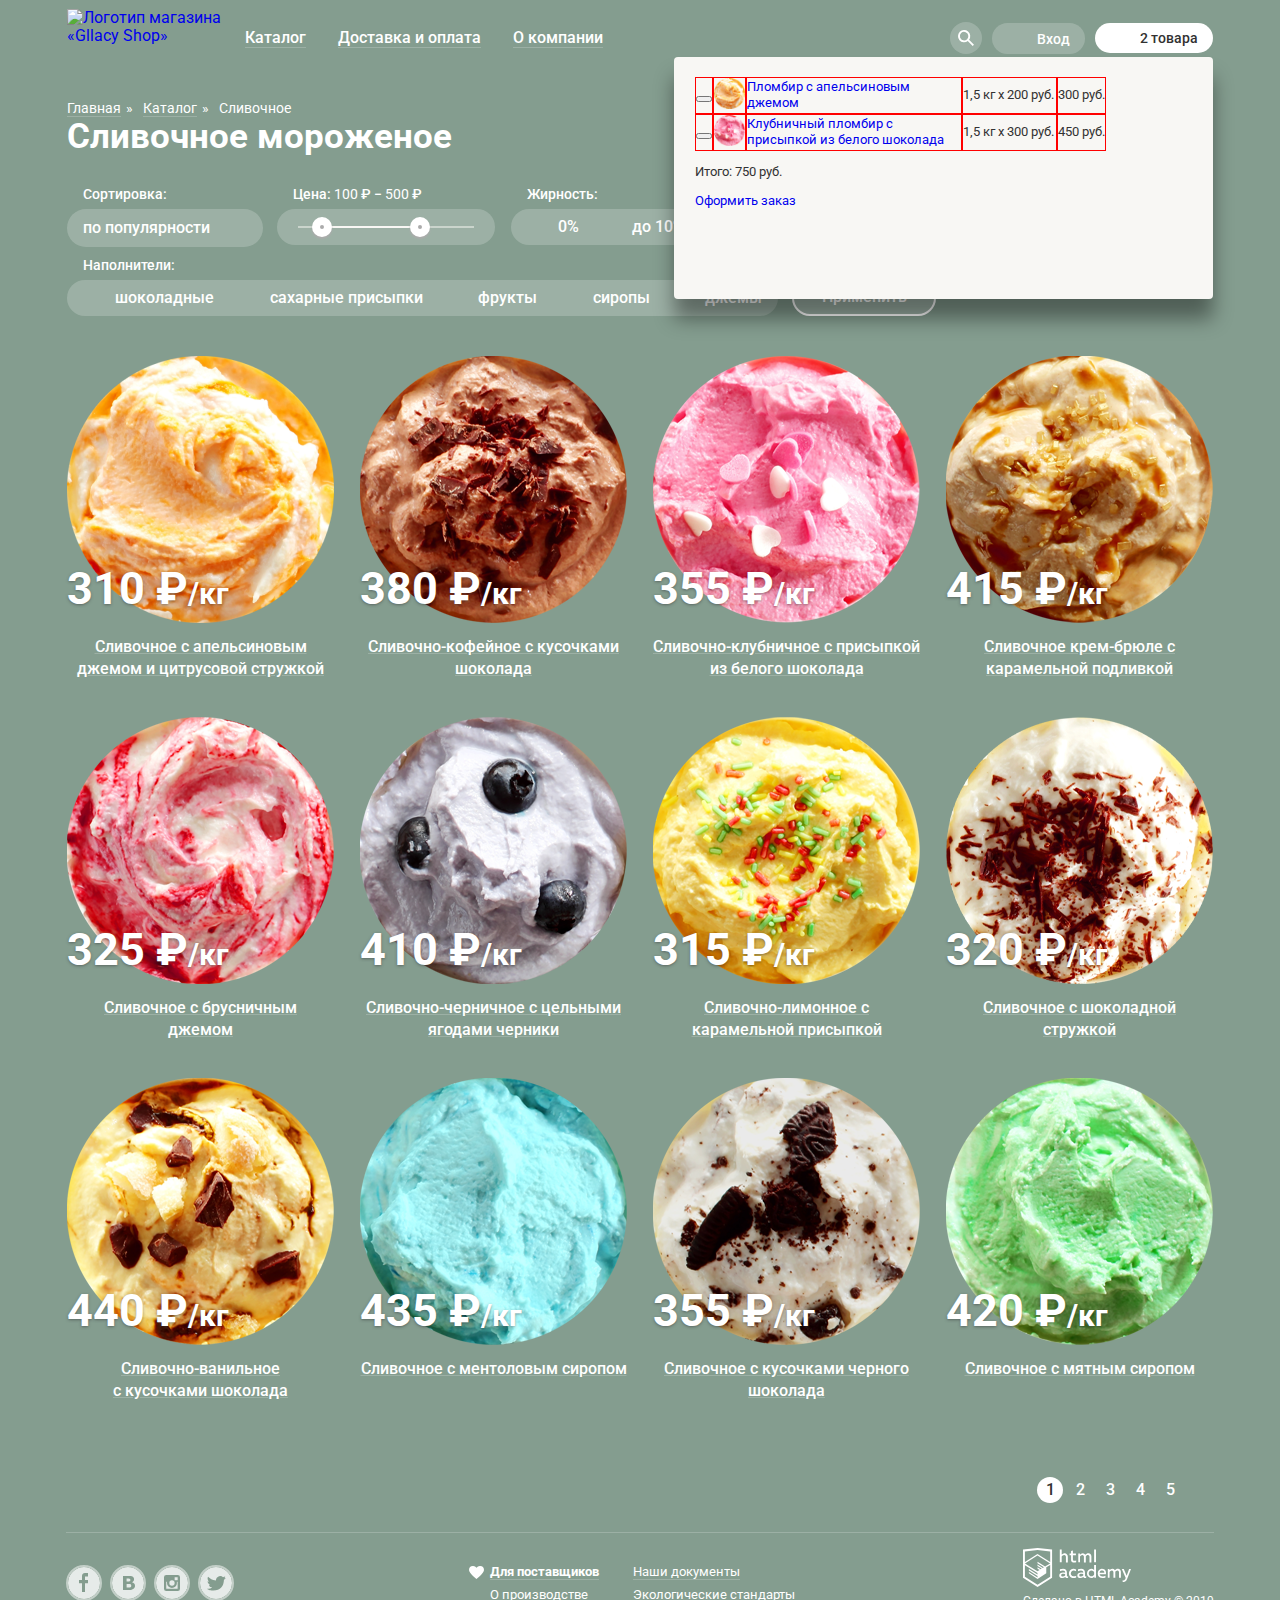
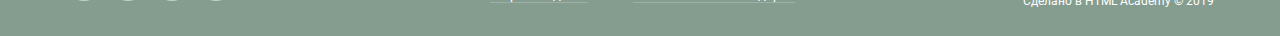
==== commit 09358c20: "Basket modal dev" ====
--- a/catalog.html
+++ b/catalog.html
@@ -1,5 +1,5 @@
 <!DOCTYPE html>
-<html lang="ru">
+<html class="page" lang="ru">
 
 <head>
   <meta charset="UTF-8" />
@@ -10,448 +10,479 @@
 </head>
 
 <body class="catalog-page">
-  <div class="site-wrapper">
     <header class="site-header">
-      <nav class="site-nav">
-        <div class="site-nav__main-menu-wrapper">
-          <a class="site-nav__site-logo" href="index.html">
-            <img src="img/main_logo.svg" width="154" height="64" alt="Логотип магазина «Gllacy Shop»" />
-          </a>
-          <ul class="site-nav__main-menu">
-            <li class="main-menu__item">
-              <a class="main-menu__link main-menu__link--current">Каталог</a>
-              <ul class="popup visually-hidden">
-                <li><a href="dev.html">Новинки</a></li>
-                <li><a href="catalog.html">Сливочное</a></li>
-                <li><a href="dev.html">Щербеты</a></li>
-                <li><a href="dev.html">Фруктовый лед</a></li>
-                <li><a href="dev.html">Мелорин</a></li>
-              </ul>
-            </li>
-            <li class="main-menu__item">
-              <a class="main-menu__link" href="dev.html">Доставка и оплата</a>
-            </li>
-            <li class="main-menu__item">
-              <a class="main-menu__link" href="dev.html">О компании</a>
-            </li>
-          </ul>
-        </div>
+      <div class="content-wrapper">
+      	<nav class="site-nav">
+      	  <div class="site-nav__main-menu-wrapper">
+      	    <a class="site-nav__site-logo" href="index.html">
+      	      <img src="img/main_logo.svg" width="154" height="64" alt="Логотип магазина «Gllacy Shop»" />
+      	    </a>
+      	    <ul class="site-nav__main-menu">
+              <li class="main-menu__item">
+                <a class="main-menu__link" href="catalog.html">Каталог</a>
+                <ul class="main-menu__dropdown-menu visually-hidden">
+                  <li>
+                    <a class="dropdown-menu__link link dropdown-menu__link--new" href="dev.html">Новинки</a>
+                  </li>
+                  <li>
+                    <a class="dropdown-menu__link dropdown-menu__link--catalog" href="catalog.html">Сливочное</a>
+                  </li>
+                  <li>
+                    <a class="dropdown-menu__link" href="dev.html">Щербеты</a>
+                  </li>
+                  <li>
+                    <a class="dropdown-menu__link" href="dev.html">Фруктовый лед</a>
+                  </li>
+                  <li>
+                    <a class="dropdown-menu__link" href="dev.html">Мелорин</a>
+                  </li>
+                </ul>
+              </li>
+              <li class="main-menu__item">
+                <a class="main-menu__link" href="dev.html">Доставка и оплата</a>
+              </li>
+              <li class="main-menu__item">
+                <a class="main-menu__link" href="dev.html">О компании</a>
+              </li>
+            </ul>
+            
+            <ul class="site-breakrumbs__list">
+              <li>
+                <a class="site-breakrumbs__link" href="index.html">Главная</a>
+              </li>
+              <li>
+                <a class="site-breakrumbs__link" href="catalog.html">Каталог</a>
+              </li>
+              <li>
+                <a class="site-breakrumbs__link">Сливочное</a>
+              </li>
+            </ul>
+      	  </div>
+      
+      	  <div class="site-nav__user-menu-wrapper">
 
-        <div class="site-nav__user-menu-wrapper">
-          <a class="user-menu__item user-menu__search-link" href="search.html" aria-label="Поиск">
-            <svg class="search-icon" width="32" height="32"  xmlns="http://www.w3.org/2000/svg">
-              <path
-                d="M24 22.665l-4.922-4.932a6.144 6.144 0 00-.993-8.273 6.113 6.113 0 00-8.307.352 6.141 6.141 0 00-.293 8.328 6.11 6.11 0 008.262.937L22.659 24 24 22.665zm-9.918-4.288a4.244 4.244 0 01-3.928-2.63 4.27 4.27 0 01.922-4.643 4.248 4.248 0 014.632-.923 4.253 4.253 0 012.624 3.936 4.275 4.275 0 01-1.248 3.01 4.255 4.255 0 01-3.002 1.25z"
+      	    <a class="user-menu__item user-menu__search-link" href="search.html" aria-label="Поиск">
+              <svg class="search-icon" width="32" height="32"  xmlns="http://www.w3.org/2000/svg">
+                <path
+                  d="M24 22.665l-4.922-4.932a6.144 6.144 0 00-.993-8.273 6.113 6.113 0 00-8.307.352 6.141 6.141 0 00-.293 8.328 6.11 6.11 0 008.262.937L22.659 24 24 22.665zm-9.918-4.288a4.244 4.244 0 01-3.928-2.63 4.27 4.27 0 01.922-4.643 4.248 4.248 0 014.632-.923 4.253 4.253 0 012.624 3.936 4.275 4.275 0 01-1.248 3.01 4.255 4.255 0 01-3.002 1.25z"
                 />
-            </svg>
-          </a>
-  
-          <div class="visually-hidden">
-            <form action="http://echo.htmlacademy.ru" method="get">
-              <label class="visually-hidden" for="user-nav__search-field">Введите Ваш запрос</label>
-              <input type="text" id="user-nav__search-field" name="search-field" placeholder="Что ищем?" />
+              </svg>
+            </a>
+            <form class="modal user-menu__search-field visually-hidden" action="http://echo.htmlacademy.ru" method="get">
+              <label class="visually-hidden" for="search-field">Введите Ваш запрос</label>
+              <input class="search-field__input user-input" type="text" id="search-field" name="search-field" placeholder="Что ищем?">
             </form>
-          </div>
-  
-          <ul class="user-menu__item user-menu__login-menu">
-            <li class="login-menu__item">
-              <a class="login-menu__item--login-link" href="dev.html">
-                <p class="login-menu__link-descr">
-                  Вход
-                </p>
-              </a>
-            </li>
-          </ul>
-          <div class="popup visually-hidden">
-            <form action="http://echo.htmlacademy.ru" method="post">
+        
+      	    <ul class="user-menu__item user-menu__login-menu">
+              <li class="login-menu__item">
+                <a class="login-menu__login-link" href="dev.html">
+                  <p class="login-menu__link-descr">
+                    Вход
+                  </p>
+                </a>
+              </li>
+            </ul>
+            <form class="modal login-menu__login-form visually-hidden" action="http://echo.htmlacademy.ru" method="post">
               <p>
-                <label for="user-login-field">Введите Ваш E-email</label>
-                <input type="email" name="user-login" id="user-login-field" placeholder="email@example.com">
+                <label class="visually-hidden" for="user-login-field">Введите Ваш E-email</label>
+                <input class="login-form__input user-input" type="email" name="user-login" id="user-login-field" placeholder="email@example.com">
               </p>
               <p>
-                <label for="user-password-field">Введите Ваш пароль</label>
-                <input type="password" name="user-password" id="user-password-field" placeholder="**********">
+                <label class="visually-hidden" for="user-password-field">Введите Ваш пароль</label>
+                <input class="login-form__input user-input" type="password" name="user-password" id="user-password-field" placeholder="**********">
               </p>
-              <button type="submit">Войти</button>
+              <div class="login-form__wrapper">
+                <button class="button login-form__button" type="submit">Войти</button>
+                <div class="login-form__links-wrapper">
+                  <a class="login-form__link" href="dev.html">Забыли пароль?</a>
+                  <a class="login-form__link" href="dev.html">Новая регистрация</a>
+                </div>
+              </div>
             </form>
-            <a href="dev.html">Забыли пароль?</a>
-            <a href="dev.html">Новая регистрация</a>
-          </div>
-  
-          <a class="user-menu__item user-menu__basket--filled" href="dev.html" aria-label="Корзина">2 товара</a>
-          <div class="visually-hidden">
-            <table>
-              <caption class="visually-hidden">
-                Товары в корзине:
-              </caption>
-              <tbody>
-                <tr>
-                  <td>
-                    <button type="button">Удалить товар</button>
-                  </td>
-                  <td>
-                    <img src="img/icecream_1_min.png" width="33" height="33" alt="" />
-                  </td>
-                  <td>
-                    <a href="dev.html">Пломбир с апельсиновым джемом</a>
-                  </td>
-                  <td>1,5 кг х <span>200 руб.</span></td>
-                  <td>
-                    300 руб.
-                  </td>
-                </tr>
-                <tr>
-                  <td>
-                    <button type="button">Удалить товар</button>
-                  </td>
-                  <td>
-                    <img src="img/icecream_3_min.png" width="33" height="33" alt="" />
-                  </td>
-                  <td>
-                    <a href="dev.html">Клубничный пломбир с присыпкой из белого шоколада</a>
-                  </td>
-                  <td>1,5 кг х <span>300 руб.</span></td>
-                  <td>
-                    450 руб.
-                  </td>
-                </tr>
-              </tbody>
-            </table>
-            <p>Итого: 750 руб.</p>
-            <a href="dev.html">Оформить заказ</a>
-          </div>
-  
-          <div class="user-menu__item user-menu__shedule">
-            <p>с 10 до 20, ежедневно</p>
-            <a href="tel:+78124502525" aria-label="Звоните нам с 10 до 20 ежедневно">8 812 450-25-25</a>
-          </div>
-        </div>
-
-        <ul class="site-breakrumbs">
-          <li><a href="index.html">Главная</a></li>
-          <li><a href="catalog.html">Каталог</a></li>
-          <li><a>Сливочное</a></li>
-        </ul>
-      </nav>
+        
+      	    <a class="user-menu__item user-menu__basket--filled" href="dev.html" aria-label="Корзина">2 товара</a>
+      	    <div class="modal user-menu__basket-modal">
+      	      <table>
+      	        <caption class="visually-hidden">
+      	          Товары в корзине:
+      	        </caption>
+      	        <tbody>
+      	          <tr>
+      	            <td>
+      	              <button class="basket-modal__button--del" type="button" aria-label="Удалить товар"></button>
+      	            </td>
+      	            <td>
+      	              <img src="img/icecream_1_min.png" width="33" height="33" alt="" />
+      	            </td>
+      	            <td>
+      	              <a href="dev.html">Пломбир с апельсиновым джемом</a>
+      	            </td>
+      	            <td>1,5 кг х <span>200 руб.</span></td>
+      	            <td>
+      	              300 руб.
+      	            </td>
+      	          </tr>
+      	          <tr>
+      	            <td>
+      	              <button class="basket-modal__button--del" type="button" aria-label="Удалить товар"></button>
+      	            </td>
+      	            <td>
+      	              <img src="img/icecream_3_min.png" width="33" height="33" alt="" />
+      	            </td>
+      	            <td>
+      	              <a href="dev.html">Клубничный пломбир с присыпкой из белого шоколада</a>
+      	            </td>
+      	            <td>1,5 кг х <span>300 руб.</span></td>
+      	            <td>
+      	              450 руб.
+      	            </td>
+      	          </tr>
+      	        </tbody>
+      	      </table>
+      	      <p>Итого: 750 руб.</p>
+      	      <a href="dev.html">Оформить заказ</a>
+      	    </div>
+        
+      	    <div class="user-menu__item user-menu__shedule">
+      	      <p>с 10 до 20, ежедневно</p>
+      	      <a href="tel:+78124502525" aria-label="Звоните нам с 10 до 20 ежедневно">8 812 450-25-25</a>
+      	    </div>
+      	  </div>
+      	</nav>
+      </div>
     </header>
 
     <main class="catalog-page__content">
-      <h1 class="catalog-page_title">Сливочное мороженое</h1>
-
-      <section class="catalog__filters">
-        <h2 class="visually-hidden">Отбор по параметрам</h2>
-        <form action="https://echo.htmlacademy.ru" method="post">
-          <fieldset class="filters__sort">
-            <legend>
-              Сортировка:</legend>
-            <label class="visually-hidden" for="sort">Сортировать:</label>
-            <select class="filters__sort--select" name="sort" id="sort">
-              <option value="popular">по популярности</option>
-              <option value="cheap">сначала недорогие</option>
-              <option value="expensive">сначала дорогие</option>
-              <option value="fatness">по жирности</option>
-            </select>
-          </fieldset>
-          <fieldset class="filters__price">
-            <legend>Цена:</legend>
-            <p>
-              <label class="visually-hidden" for="low_price">Минимальная цена</label>
-              <input type="text" id="low_price" value="100" />
-              &#8381;
-            </p>
-            <span> - </span>
-            <p>
-              <label class="visually-hidden" for="high_price">Максимальная цена</label>
-              <input type="text" id="high_price" value="500" />
-              &#8381;
-            </p>
-            <div class="price__dual-range">
-              <div class="dual-range__scale">
-                <div class="dual-range__scrollbar"></div>
-                <div class=" dual-range__toggle dual-range__toggle--min" tabindex="0"></div>
-                <div class="dual-range__toggle dual-range__toggle--max" tabindex="0"></div>
+      <div class="content-wrapper">
+        <h1 class="catalog-page__title">Сливочное мороженое</h1>
+  
+        <section class="filters">
+          <h2 class="visually-hidden">Отбор по параметрам</h2>
+          <form class="filters__form" action="https://echo.htmlacademy.ru" method="post">
+            <fieldset class="filters__sort">
+              <legend class="sort__title">
+                Сортировка:
+              </legend>
+              <label class="visually-hidden" for="sort">Сортировать:</label>
+              <select class="sort__select" name="sort" id="sort">
+                <option value="popular">по популярности</option>
+                <option value="cheap">сначала недорогие</option>
+                <option value="expensive">сначала дорогие</option>
+                <option value="fatness">по жирности</option>
+              </select>
+            </fieldset>
+            <fieldset class="filters__price">
+              <legend class="price__title">Цена:
+                <label class="visually-hidden" for="low_price">Минимальная цена</label>
+                <input class="price__input" type="text" id="low_price" value="100" />
+                <span>&#8381; </span>
+                <span>&#8722; </span>
+                <label class="visually-hidden" for="high_price">Максимальная цена</label>
+                <input class="price__input" type="text" id="high_price" value="500" />
+                <span>&#8381;</span>
+              </legend>
+              <div class="price__slider">
+                <div class="slider__scale">
+                  <div class="slider__scrollbar" style="left: 10%; right: 30%;"></div>
+                  <div class=" slider__toggle slider__toggle--min" tabindex="0" style="left: 8%;"></div>
+                  <div class="slider__toggle slider__toggle--max" tabindex="0" style="right: 25%;"></div>
+                </div>
               </div>
-            </div>
-          </fieldset>
-          <fieldset class="filters__fatness">
-            <legend>Жирность:</legend>
-            <div class="fatness__wrapper">
-              <p>
-                <input class="visually-hidden fatness__input" type="radio" name="fatness" id="zero" value="0" />
-                <label class="fatness__label" for="zero">0%</label>
-              </p>
-              <p>
-                <input class="visually-hidden fatness__input" type="radio" name="fatness" id="until_10" value="until_10" checked />
-                <label class="fatness__label" for="until_10">до 10%</label>
-              </p>
-              <p>
-                <input class="visually-hidden fatness__input" type="radio" name="fatness" id="until_30" value="until_30" />
-                <label class="fatness__label" for="until_30">до 30%</label>
-              </p>
-              <p>
-                <input class="visually-hidden fatness__input" type="radio" name="fatness" id="above_30" value="above_30" />
-                <label class="fatness__label" for="above_30">выше 30%</label>
-              </p>
-            </div>
-          </fieldset>
-          <fieldset class="filters__fillers">
-            <legend>Наполнители:</legend>
-            <div class="fillers__wrapper">
-              <p>
-                <input class="visually-hidden fillers__input" type="checkbox" id="chocolate" name="chocolate" checked />
-                <label class="fillers__label" for="chocolate">шоколадные</label>
-              </p>
-              <p>
-                <input class="visually-hidden fillers__input" type="checkbox" id="sugar_powder" name="sugar_powder" checked />
-                <label class="fillers__label" for="sugar_powder">сахарные присыпки</label>
-              </p>
-              <p>
-                <input class="visually-hidden fillers__input" type="checkbox" id="fruits" name="fruits" />
-                <label class="fillers__label" for="fruits">фрукты</label>
-              </p>
-              <p>
-                <input class="visually-hidden fillers__input" type="checkbox" id="syrups" name="syrups" />
-                <label class="fillers__label" for="syrups">сиропы</label>
-              </p>
-              <p>
-                <input class="visually-hidden fillers__input" type="checkbox" id="jams" name="jams" />
-                <label class="fillers__label" for="jams">джемы</label>
-              </p>
-            </div>
-          </fieldset>
-          <button class="filters__button" type="submit">Применить</button>
-        </form>
-      </section>
-
-      <section class="catalog">
-        <h2 class="visually-hidden">Выбрать сливочное мороженое</h2>
-        <ul class="catalog__item-list">
-          <li>
-            <article class="catalog__item">
-              <h3 class="visually-hidden">
-                Сливочное с апельсиновым джемом
-              </h3>
-              <img class="catalog__item--image" src="img/icecream_1.png" width="267" height="267"
-                alt="Сливочное с апельсиновым джемом и цитрусовой стружкой" />
-              <p class="catalog__item--price">
-                310 &#8381;<span>/кг</span>
-              </p>
-              <a class="catalog__item--descr" href="#">
-                Сливочное с апельсиновым джемом и цитрусовой стружкой
-              </a>
-              <a class="button catalog__item--button" href="#">
-                Быстрый просмотр
-              </a>
-            </article>
-          </li>
-          <li>
-            <article class="catalog__item">
-              <h3 class="visually-hidden">
-                Сливочно-кофейное
-              </h3>
-              <img class="catalog__item--image" src="img/icecream_2.png" width="267" height="267" alt="Сливочно-кофейное с кусочками шоколада" />
-              <p class="catalog__item--price">
-                380 &#8381;<span>/кг</span>
-              </p>
-              <a class="catalog__item--descr">
-                Сливочно-кофейное с кусочками шоколада
-              </a>
-              <a class="button catalog__item--button" href="#">
-                Быстрый просмотр
-              </a>
-            </article>
-          </li>
-          <li>
-            <article class="catalog__item">
-              <h3 class="visually-hidden">
-                Сливочно-клубничное
-              </h3>
-              <img class="catalog__item--image" src="img/icecream_3.png" width="267" height="267"
-                alt="Сливочно-клубничное с присыпкой из белого шоколада" />
-              <p class="catalog__item--price">
-                355 &#8381;<span>/кг</span>
-              </p>
-              <a class="catalog__item--descr" href="#">
-                Сливочно-клубничное с присыпкой из белого шоколада
-              </a>
-              <a class="button catalog__item--button" href="#">
-                Быстрый просмотр
-              </a>
-            </article>
-          </li>
-          <li>
-            <article class="catalog__item">
-              <h3 class="visually-hidden">
-                Сливочное крем-брюле
-              </h3>
-              <img class="catalog__item--image" src="img/icecream_4.png" width="267" height="267"
-                alt="Сливочное крем-брюле с карамельной подливкой" />
-              <p class="catalog__item--price">
-                415 &#8381;<span>/кг</span>
-              </p>
-              <a class="catalog__item--descr" href="#">
-                Сливочное крем-брюле с карамельной подливкой
-              </a>
-              <a class="button catalog__item--button" href="#">Быстрый просмотр</a>
-            </article>
-          </li>
-          <li>
-            <article class="catalog__item">
-              <h3 class="visually-hidden">
-                Сливочное с брусничным джемом
-              </h3>
-              <img class="catalog__item--image" src="img/icecream_5.png" width="267" height="267" alt="Сливочное с брусничным джемом" />
-              <p class="catalog__item--price">
-                325 &#8381;<span>/кг</span>
-              </p>
-              <a class="catalog__item--descr" href="#">
-                Сливочное с брусничным джемом
-              </a>
-              <a class="button catalog__item--button" href="#">
-                Быстрый просмотр
-              </a>
-            </article>
-          </li>
-          <li>
-            <article class="catalog__item">
-              <h3 class="visually-hidden">
-                Сливочно-черничное
-              </h3>
-              <img class="catalog__item--image" src="img/icecream_6.png" width="267" height="267"
-                alt="Сливочно-черничное с цельными ягодами черники" />
-              <p  class="catalog__item--price">
-                410 &#8381;<span>/кг</span>
-              </p>
-              <a class="catalog__item--descr" href="#">
-                Сливочно-черничное с цельными ягодами черники
-              </a>
-              <a class="button catalog__item--button" href="#">
-                Быстрый просмотр
-              </a>
-            </article>
-          </li>
-          <li>
-            <article class="catalog__item">
-              <h3 class="visually-hidden">
-                Сливочно-лимонное
-              </h3>
-              <img class="catalog__item--image" src="img/icecream_7.png" width="267" height="267" alt="Сливочно-лимонное с карамельной присыпкой" />
-              <p class="catalog__item--price">
-                315 &#8381;<span>/кг</span>
-              </p>
-              <a class="catalog__item--descr" href="#">
-                Сливочно-лимонное с карамельной присыпкой
-              </a>
-              <a class="button catalog__item--button" href="#">
-                Быстрый просмотр
-              </a>
-            </article>
-          </li>
-          <li>
-            <article class="catalog__item">
-              <h3 class="visually-hidden">
-                Сливочное с шоколадной стружкой
-              </h3>
-              <img class="catalog__item--image" src="img/icecream_8.png" width="267" height="267" alt="Сливочное с шоколадной стружкой" />
-              <p class="catalog__item--price">
-                320 &#8381;<span>/кг</span>
-              </p>
-              <a class="catalog__item--descr" href="#">
-                Сливочное с шоколадной стружкой
-              </a>
-              <a class="button catalog__item--button" href="#">
-                Быстрый просмотр
-              </a>
-            </article>
-          </li>
-          <li>
-            <article class="catalog__item">
-              <h3 class="visually-hidden">
-                Сливочно-ванильное
-              </h3>
-              <img class="catalog__item--image" src="img/icecream_9.png" width="267" height="267" alt="Сливочно-ванильное с кусочками шоколада" />
-              <p class="catalog__item--price">
-                440 &#8381;<span>/кг</span>
-              </p>
-              <a class="catalog__item--descr"  href="#">
-                Сливочно-ванильное с кусочками шоколада
-              </a>
-              <a class="button catalog__item--button" href="#">
-                Быстрый просмотр
-              </a>
-            </article>
-          </li>
-          <li>
-            <article class="catalog__item">
-              <h3 class="visually-hidden">
-                Сливочноe с ментоловым сиропом
-              </h3>
-              <img class="catalog__item--image" src="img/icecream_10.png" width="267" height="267" alt="Сливочноe с ментоловым сиропом" />
-              <p class="catalog__item--price">
-                435 &#8381;<span>/кг</span>
-              </p>
-              <a class="catalog__item--descr" href="#">
-                Сливочноe с ментоловым сиропом
-              </a>
-              <a class="button catalog__item--button" href="#">
-                Быстрый просмотр
-              </a>
-            </article>
-          </li>
-          <li>
-            <article class="catalog__item">
-              <h3 class="visually-hidden">
-                Сливочное с кусочками черного шоколада
-              </h3>
-              <img class="catalog__item--image" src="img/icecream_11.png" width="267" height="267" alt="Сливочное с кусочками черного шоколада" />
-              <p class="catalog__item--price">
-                355 &#8381;<span>/кг</span>
-              </p>
-              <a class="catalog__item--descr" href="#">
-                Сливочное с кусочками черного шоколада
-              </a>
-              <a class="button catalog__item--button" href="#">
-                Быстрый просмотр
-              </a>
-            </article>
-          </li>
-          <li>
-            <article class="catalog__item">
-              <h3 class="visually-hidden">
-                Сливочное с мятным сиропом
-              </h3>
-              <img class="catalog__item--image" src="img/icecream_12.png" width="267" height="267" alt="Сливочное с мятным сиропом" />
-              <p class="catalog__item--price">
-                420 &#8381;<span>/кг</span>
-              </p>
-              <a class="catalog__item--descr" href="#">
-                Сливочное с мятным сиропом
-              </a>
-              <a class="button catalog__item--button" href="#">
-                Быстрый просмотр
-              </a>
-            </article>
-          </li>
-        </ul>
-
-        <ul class="pagination-list">
-          <li><a class="pagination-list__item--disabled">&lt;</a></li>
-          <li><a class="pagination-list__item--current">1</a></li>
-          <li><a href="">2</a></li>
-          <li><a href="">3</a></li>
-          <li><a href="">4</a></li>
-          <li><a href="">5</a></li>
-          <li><a href="">&gt;</a></li>
-        </ul>
-      </section>
+            </fieldset>
+            <fieldset class="filters__fatness">
+              <legend class="fatness__title">Жирность:</legend>
+              <div class="fatness__wrapper">
+                <p class="fatness__container">
+                  <input class="visually-hidden fatness__input" type="radio" name="fatness" id="zero" value="0" />
+                  <label class="fatness__label" for="zero">0%</label>
+                </p>
+                <p class="fatness__container">
+                  <input class="visually-hidden fatness__input" type="radio" name="fatness" id="until_10" value="until_10" checked />
+                  <label class="fatness__label" for="until_10">до 10%</label>
+                </p>
+                <p class="fatness__container">
+                  <input class="visually-hidden fatness__input" type="radio" name="fatness" id="until_30" value="until_30" />
+                  <label class="fatness__label" for="until_30">до 30%</label>
+                </p>
+                <p class="fatness__container">
+                  <input class="visually-hidden fatness__input" type="radio" name="fatness" id="above_30" value="above_30" />
+                  <label class="fatness__label" for="above_30">выше 30%</label>
+                </p>
+              </div>
+            </fieldset>
+            <fieldset class="filters__fillers">
+              <legend class="fillers__title">Наполнители:</legend>
+              <div class="fillers__wrapper">
+                <p class="fillers__container">
+                  <input class="visually-hidden fillers__input" type="checkbox" id="chocolate" name="chocolate" checked />
+                  <label class="fillers__label" for="chocolate">шоколадные</label>
+                </p>
+                <p class="fillers__container">
+                  <input class="visually-hidden fillers__input" type="checkbox" id="sugar_powder" name="sugar_powder" checked />
+                  <label class="fillers__label" for="sugar_powder">сахарные присыпки</label>
+                </p>
+                <p class="fillers__container">
+                  <input class="visually-hidden fillers__input" type="checkbox" id="fruits" name="fruits" />
+                  <label class="fillers__label" for="fruits">фрукты</label>
+                </p>
+                <p class="fillers__container">
+                  <input class="visually-hidden fillers__input" type="checkbox" id="syrups" name="syrups" />
+                  <label class="fillers__label" for="syrups">сиропы</label>
+                </p>
+                <p class="fillers__container">
+                  <input class="visually-hidden fillers__input" type="checkbox" id="jams" name="jams" />
+                  <label class="fillers__label" for="jams">джемы</label>
+                </p>
+              </div>
+            </fieldset>
+            <button class="filters__button" type="submit">Применить</button>
+          </form>
+        </section>
+  
+        <section class="catalog">
+          <h2 class="visually-hidden">Выбрать сливочное мороженое</h2>
+          <ul class="catalog__item-list">
+            <li>
+              <article class="item-card">
+                <h3 class="visually-hidden">
+                  Сливочное с апельсиновым джемом
+                </h3>
+                <img class="item-card__image" src="img/icecream_1.png" width="267" height="267"
+                  alt="Сливочное с апельсиновым джемом и цитрусовой стружкой" />
+                <p class="item-card__price">
+                  310 &#8381;<span>/кг</span>
+                </p>
+                <a class="item-card__descr" href="#">
+                  Сливочное с апельсиновым джемом и цитрусовой стружкой
+                </a>
+                <a class="button item-card__button" href="#">
+                  Быстрый просмотр
+                </a>
+              </article>
+            </li>
+            <li>
+              <article class="item-card">
+                <h3 class="visually-hidden">
+                  Сливочно-кофейное
+                </h3>
+                <img class="item-card__image" src="img/icecream_2.png" width="267" height="267" alt="Сливочно-кофейное с кусочками шоколада" />
+                <p class="item-card__price">
+                  380 &#8381;<span>/кг</span>
+                </p>
+                <a class="item-card__descr" href="#">
+                  Сливочно-кофейное с кусочками шоколада
+                </a>
+                <a class="button item-card__button" href="#">
+                  Быстрый просмотр
+                </a>
+              </article>
+            </li>
+            <li>
+              <article class="item-card">
+                <h3 class="visually-hidden">
+                  Сливочно-клубничное
+                </h3>
+                <img class="item-card__image" src="img/icecream_3.png" width="267" height="267"
+                  alt="Сливочно-клубничное с присыпкой из белого шоколада" />
+                <p class="item-card__price">
+                  355 &#8381;<span>/кг</span>
+                </p>
+                <a class="item-card__descr" href="#">
+                  Сливочно-клубничное с присыпкой из белого шоколада
+                </a>
+                <a class="button item-card__button" href="#">
+                  Быстрый просмотр
+                </a>
+              </article>
+            </li>
+            <li>
+              <article class="item-card">
+                <h3 class="visually-hidden">
+                  Сливочное крем-брюле
+                </h3>
+                <img class="item-card__image" src="img/icecream_4.png" width="267" height="267"
+                  alt="Сливочное крем-брюле с карамельной подливкой" />
+                <p class="item-card__price">
+                  415 &#8381;<span>/кг</span>
+                </p>
+                <a class="item-card__descr" href="#">
+                  Сливочное крем-брюле с карамельной подливкой
+                </a>
+                <a class="button item-card__button" href="#">Быстрый просмотр</a>
+              </article>
+            </li>
+            <li>
+              <article class="item-card">
+                <h3 class="visually-hidden">
+                  Сливочное с брусничным джемом
+                </h3>
+                <img class="item-card__image" src="img/icecream_5.png" width="267" height="267" alt="Сливочное с брусничным джемом" />
+                <p class="item-card__price">
+                  325 &#8381;<span>/кг</span>
+                </p>
+                <a class="item-card__descr" href="#">
+                  Сливочное с брусничным<br>джемом
+                </a>
+                <a class="button item-card__button" href="#">
+                  Быстрый просмотр
+                </a>
+              </article>
+            </li>
+            <li>
+              <article class="item-card">
+                <h3 class="visually-hidden">
+                  Сливочно-черничное
+                </h3>
+                <img class="item-card__image" src="img/icecream_6.png" width="267" height="267"
+                  alt="Сливочно-черничное с цельными ягодами черники" />
+                <p  class="item-card__price">
+                  410 &#8381;<span>/кг</span>
+                </p>
+                <a class="item-card__descr" href="#">
+                  Сливочно-черничное с цельными ягодами черники
+                </a>
+                <a class="button item-card__button" href="#">
+                  Быстрый просмотр
+                </a>
+              </article>
+            </li>
+            <li>
+              <article class="item-card">
+                <h3 class="visually-hidden">
+                  Сливочно-лимонное
+                </h3>
+                <img class="item-card__image" src="img/icecream_7.png" width="267" height="267" alt="Сливочно-лимонное с карамельной присыпкой" />
+                <p class="item-card__price">
+                  315 &#8381;<span>/кг</span>
+                </p>
+                <a class="item-card__descr" href="#">
+                  Сливочно-лимонное с карамельной присыпкой
+                </a>
+                <a class="button item-card__button" href="#">
+                  Быстрый просмотр
+                </a>
+              </article>
+            </li>
+            <li>
+              <article class="item-card">
+                <h3 class="visually-hidden">
+                  Сливочное с шоколадной стружкой
+                </h3>
+                <img class="item-card__image" src="img/icecream_8.png" width="267" height="267" alt="Сливочное с шоколадной стружкой" />
+                <p class="item-card__price">
+                  320 &#8381;<span>/кг</span>
+                </p>
+                <a class="item-card__descr" href="#">
+                  Сливочное с шоколадной стружкой
+                </a>
+                <a class="button item-card__button" href="#">
+                  Быстрый просмотр
+                </a>
+              </article>
+            </li>
+            <li>
+              <article class="item-card">
+                <h3 class="visually-hidden">
+                  Сливочно-ванильное
+                </h3>
+                <img class="item-card__image" src="img/icecream_9.png" width="267" height="267" alt="Сливочно-ванильное с кусочками шоколада" />
+                <p class="item-card__price">
+                  440 &#8381;<span>/кг</span>
+                </p>
+                <a class="item-card__descr"  href="#">
+                  Сливочно-ванильное<br>с кусочками шоколада
+                </a>
+                <a class="button item-card__button" href="#">
+                  Быстрый просмотр
+                </a>
+              </article>
+            </li>
+            <li>
+              <article class="item-card">
+                <h3 class="visually-hidden">
+                  Сливочноe с ментоловым сиропом
+                </h3>
+                <img class="item-card__image" src="img/icecream_10.png" width="267" height="267" alt="Сливочноe с ментоловым сиропом" />
+                <p class="item-card__price">
+                  435 &#8381;<span>/кг</span>
+                </p>
+                <a class="item-card__descr" href="#">
+                  Сливочноe с ментоловым сиропом
+                </a>
+                <a class="button item-card__button" href="#">
+                  Быстрый просмотр
+                </a>
+              </article>
+            </li>
+            <li>
+              <article class="item-card">
+                <h3 class="visually-hidden">
+                  Сливочное с кусочками черного шоколада
+                </h3>
+                <img class="item-card__image" src="img/icecream_11.png" width="267" height="267" alt="Сливочное с кусочками черного шоколада" />
+                <p class="item-card__price">
+                  355 &#8381;<span>/кг</span>
+                </p>
+                <a class="item-card__descr" href="#">
+                  Сливочное с кусочками черного шоколада
+                </a>
+                <a class="button item-card__button" href="#">
+                  Быстрый просмотр
+                </a>
+              </article>
+            </li>
+            <li>
+              <article class="item-card">
+                <h3 class="visually-hidden">
+                  Сливочное с мятным сиропом
+                </h3>
+                <img class="item-card__image" src="img/icecream_12.png" width="267" height="267" alt="Сливочное с мятным сиропом" />
+                <p class="item-card__price">
+                  420 &#8381;<span>/кг</span>
+                </p>
+                <a class="item-card__descr" href="#">
+                  Сливочное с мятным сиропом
+                </a>
+                <a class="button item-card__button" href="#">
+                  Быстрый просмотр
+                </a>
+              </article>
+            </li>
+          </ul>
+  
+          <ul class="pagination-list">
+            <li class="pagination-list__item">
+              <a class="pagination-list__link link--prev link--disabled"></a>
+            </li>
+            <li class="pagination-list__item">
+              <a class="pagination-list__link link--current">1</a>
+            </li>
+            <li class="pagination-list__item">
+              <a class="pagination-list__link" href="">2</a>
+            </li>
+            <li class="pagination-list__item">
+              <a class="pagination-list__link" href="">3</a>
+            </li>
+            <li class="pagination-list__item">
+              <a class="pagination-list__link" href="">4</a>
+            </li>
+            <li class="pagination-list__item">
+              <a class="pagination-list__link" href="">5</a>
+            </li>
+            <li class="pagination-list__item">
+              <a class="pagination-list__link link--next" href=""></a>
+            </li>
+          </ul>
+        </section>
+      </div>
     </main>
 
     <footer class="site-footer">
       <div class="site-footer__wrapper">
         <ul class="site-footer__social-list">
-          <li>
-            <a class="site-footer__social-link--fb" href="#">
-              <svg class="site-footer__social-icon site-footer__social-icon--fb" width="32" height="32"
+          <li class="social-list__item">
+            <a class="social-list__item-link social-list__item-link--fb" href="#">
+              <svg class="social-list__item-icon social-list__item-icon--fb" width="32" height="32"
                 xmlns="http://www.w3.org/2000/svg">
                 <path
                   d="M16 0a16 16 0 100 32 16 16 0 000-32zm4.06 9.45H17v3.45h3v3.44h-3V25h-3v-8.66h-3V12.9h3V9.45A3.25 3.25 0 0117 6h3v3.45h.06z" />
@@ -459,9 +490,9 @@
               Facebook
             </a>
           </li>
-          <li>
-            <a class="site-footer__social-link--vk" href="#">
-              <svg class="site-footer__social-icon site-footer__social-icon--vk" width="32" height="32"
+          <li class="social-list__item">
+            <a class="social-list__item-link social-list__item-link--vk" href="#">
+              <svg class="social-list__item-icon social-list__item-icon--vk" width="32" height="32"
                 xmlns="http://www.w3.org/2000/svg">
                 <path
                   d="M16.64 14.49c.325 0 .648-.06.95-.18a1.2 1.2 0 00.64-.56 2 2 0 00.15-.8 1.55 1.55 0 00-.18-.7 1.05 1.05 0 00-.61-.51 3 3 0 00-1-.17h-2v3h.57c.59-.05 1.08-.06 1.48-.08zM18.12 17.08A4.851 4.851 0 0017 17h-2.39v3.5h2.45a3.23 3.23 0 001.21-.25c.321-.11.593-.33.77-.62a1.9 1.9 0 00.22-.9 1.76 1.76 0 00-.26-1 1.6 1.6 0 00-.88-.65z" />
@@ -471,9 +502,9 @@
               Vkontakte
             </a>
           </li>
-          <li>
-            <a class="site-footer__social-link--inst" href="#">
-              <svg class="site-footer__social-icon site-footer__social-icon--inst" width="32" height="32"
+          <li class="social-list__item">
+            <a class="social-list__item-link social-list__item-link--inst" href="#">
+              <svg class="social-list__item-icon social-list__item-icon--inst" width="32" height="32"
                 xmlns="http://www.w3.org/2000/svg">
                 <g>
                   <path
@@ -486,9 +517,9 @@
               Instagram
             </a>
           </li>
-          <li>
-            <a class="site-footer__social-link--tw" href="#">
-              <svg class="site-footer__social-icon site-footer__social-icon--tw" width="32" height="32"
+          <li class="social-list__item">
+            <a class="social-list__item-link social-list__item-link--tw" href="#">
+              <svg class="social-list__item-icon social-list__item-icon--tw" width="32" height="32"
                 xmlns="http://www.w3.org/2000/svg">
                 <path
                   d="M16 0a16 16 0 100 32 16 16 0 000-32zm7.94 12.81c-.25 6.52-3.46 10.83-11 10.7h-.48c-.45 0-4.55-.44-5.35-1.82a7.32 7.32 0 005.12-1.14c-1.05-.29-2.92-.46-3.25-2.85a2.31 2.31 0 001.3.12C9 17 7.53 16.3 7.61 14.17c.418.32.935.482 1.46.46-.77-.23-2.15-3.24-1-4.78 2 1.79 4.07 3.48 7.8 3.64.23-2.21 1.24-3.7 3.17-4.32A3.61 3.61 0 0123 10.31c.74-.23 1.45-.47 2.19-.69a2.21 2.21 0 01-.93 1.71 1.77 1.77 0 001.42-.47 2.9 2.9 0 01-1.74 1.95z" />
@@ -497,25 +528,35 @@
             </a>
           </li>
         </ul>
-        <ul class="site-footer__information">
-          <li><a class="site-footer__information--important" href="#">Для поставщиков</a></li>
-          <li><a href="#">О производстве</a></li>
-          <li><a href="#">Наши документы</a></li>
-          <li><a href="#">Экологические стандарты</a></li>
+        <ul class="site-footer__inform">
+          <li class="site-footer__inform-item">
+            <a class="site-footer__inform-link inform-link--important" href="#">Для поставщиков</a>
+          </li>
+          <li class="site-footer__inform-item">
+            <a class="site-footer__inform-link" href="#">Наши документы</a>
+          </li>
+          <li class="site-footer__inform-item">
+            <a class="site-footer__inform-link" href="#">О производстве</a>
+          </li>
+          <li class="site-footer__inform-item">
+            <a class="site-footer__inform-link" href="#">Экологические стандарты</a>
+          </li>
         </ul>
         <div class="site-footer__copyright">
-          <a href="https://htmlacademy.ru/intensive/htmlcss" target="_blank">
-            <img src="img/logo_html_academy.svg" width="108" height="39" alt="Лого HTML Academy" />
+          <a class="copyright__link--academy" href="https://htmlacademy.ru/intensive/htmlcss" target="_blank">
+            <svg width="108" height="39" fill="none" xmlns="http://www.w3.org/2000/svg">
+              <path class="copyright__logo-academy"
+                d="M44.582 28.426c.188-.012.373-.049.552-.11v1.41a3.193 3.193 0 01-1.18.222 1.58 1.58 0 01-.985-.223 1.72 1.72 0 01-.68-.785c-.89.757-2.001 1.16-3.142 1.14-1.513 0-2.912-.878-2.912-2.702 0-2.258 1.98-2.954 3.712-2.954.73.012 1.456.1 2.17.262v-.312c0-1.099-.762-1.875-2.19-1.875a7.03 7.03 0 00-2.997.685V21.37a9.612 9.612 0 013.188-.585c2.36 0 3.807 1.19 3.807 3.86v3.166c-.013.151.03.301.122.418a.534.534 0 00.535.197zm-6.434-1.21c.029.379.199.73.472.975.273.246.627.366.984.336h.105a3.298 3.298 0 002.408-1.008v-1.522a9.145 9.145 0 00-1.809-.222c-1.047 0-2.16.353-2.16 1.462v-.02zM50.502 20.765a4.83 4.83 0 012.57.675v1.805a3.886 3.886 0 00-2.303-.736 2.652 2.652 0 00-2 .683c-.554.5-.9 1.21-.96 1.979-.06.768.169 1.53.638 2.12.469.589 1.14.957 1.865 1.024.152.01.305.01.457 0 .85 0 1.686-.233 2.427-.675v1.814a5.975 5.975 0 01-2.76.605 3.979 3.979 0 01-1.63-.22 4.147 4.147 0 01-1.425-.865 4.424 4.424 0 01-1.002-1.378 4.65 4.65 0 01-.426-1.68v-.433c-.02-.601.074-1.2.273-1.762.2-.562.503-1.078.891-1.516a4.328 4.328 0 011.372-1.038 4.113 4.113 0 011.642-.402c.123-.01.248-.01.371 0zM62.666 28.426c.188-.012.373-.049.552-.11v1.41a3.194 3.194 0 01-1.18.222 1.58 1.58 0 01-.985-.223 1.721 1.721 0 01-.68-.785c-.89.757-2.001 1.16-3.142 1.14-1.513 0-2.912-.878-2.912-2.702 0-2.258 1.98-2.954 3.712-2.954.73.012 1.456.1 2.17.262v-.312c0-1.099-.761-1.875-2.19-1.875a7.03 7.03 0 00-2.997.685V21.37a9.612 9.612 0 013.188-.585c2.36 0 3.807 1.19 3.807 3.86v3.166c-.013.151.03.301.121.418a.535.535 0 00.536.197zm-6.434-1.21c.03.379.199.73.472.975.273.246.627.366.984.336h.105a3.298 3.298 0 002.408-1.008v-1.522a9.143 9.143 0 00-1.809-.222c-1.056 0-2.16.353-2.16 1.462v-.02zM72.974 16.965v12.862h-1.675v-1.401a3.94 3.94 0 01-1.408 1.224 3.701 3.701 0 01-1.78.409 4.302 4.302 0 01-2.922-1.464 4.81 4.81 0 01-1.187-3.183 4.81 4.81 0 011.188-3.183 4.302 4.302 0 012.92-1.464 3.624 3.624 0 011.65.346c.52.244.98.608 1.349 1.065v-5.211h1.903-.038zm-4.53 5.524c-.733 0-1.435.308-1.952.856a3.013 3.013 0 00-.809 2.067c0 .775.291 1.519.809 2.067.517.548 1.22.856 1.951.856a2.742 2.742 0 001.595-.5c.472-.33.842-.801 1.061-1.355v-2.147a3.037 3.037 0 00-1.069-1.34 2.787 2.787 0 00-1.587-.504zM78.999 20.765c3.312 0 4.454 2.833 3.921 5.383h-6.272c.21 1.582 1.666 2.238 3.188 2.238.912 0 1.813-.213 2.637-.625v1.693a6.802 6.802 0 01-2.989.605c-2.55 0-4.759-1.542-4.759-4.647a4.596 4.596 0 011.074-3.19 4.1 4.1 0 012.886-1.457h.314zm.086 1.633a2.157 2.157 0 00-.883.111 2.244 2.244 0 00-.775.46 2.393 2.393 0 00-.549.74c-.135.283-.217.59-.24.907v.06h4.617a2.193 2.193 0 00-.072-.807 2.12 2.12 0 00-.358-.716 1.991 1.991 0 00-.59-.517 1.882 1.882 0 00-.732-.238c-.139-.02-.28-.02-.418 0zM84.805 21.007h1.646v1.099a3.83 3.83 0 011.258-.979 3.63 3.63 0 011.522-.362 2.721 2.721 0 011.482.327c.457.249.843.623 1.116 1.084a4.16 4.16 0 011.322-1.016c.5-.242 1.04-.376 1.59-.395.436-.015.869.069 1.271.244.403.176.766.44 1.064.776.299.336.527.735.67 1.17.142.436.195.899.156 1.358v5.514h-1.904v-5.453a1.753 1.753 0 00-.349-1.233 1.567 1.567 0 00-1.07-.612h-.228a2.74 2.74 0 00-1.131.363c-.35.203-.654.481-.896.817v6.118H90.42v-5.453a1.753 1.753 0 00-.348-1.233 1.567 1.567 0 00-1.07-.612h-.228c-.44.038-.868.18-1.25.415-.382.236-.71.559-.958.946v5.947h-1.761v-8.83zM106.096 21.007H108l-3.902 10.01c-.952 2.298-2.085 3.024-3.351 3.024a5.04 5.04 0 01-1.094-.152v-1.633c.274.089.56.133.847.131.952 0 1.58-.675 2.065-2.016l.172-.443-3.96-8.89h2.027l2.856 6.652 2.436-6.683zM38.7 1.522v5.04c.351-.38.77-.682 1.233-.89a3.626 3.626 0 011.46-.32c.426-.027.853.035 1.256.182a3.21 3.21 0 011.094.677c.319.3.579.663.765 1.07a3.6 3.6 0 01.322 1.67v5.454h-1.904V9.203c.03-.253.013-.51-.052-.756a1.96 1.96 0 00-.325-.676c-.15-.2-.336-.367-.548-.49a1.737 1.737 0 00-.684-.225 1.448 1.448 0 00-.295 0c-.47.03-.927.179-1.33.435a3.021 3.021 0 00-.992 1.037v5.846h-1.904V1.522H38.7zM49.903 2.42v3.144h3.017v1.724h-3.017v4.032c0 1.16.504 1.542 1.58 1.542.577 0 1.15-.12 1.684-.353v1.694a6.326 6.326 0 01-2.236.383c-.334.045-.672.02-.996-.074a2.499 2.499 0 01-.893-.472 2.663 2.663 0 01-.653-.8 2.81 2.81 0 01-.314-1.003 2.703 2.703 0 010-.554V7.268h-1.523V5.544h1.495V2.883l1.856-.464zM55.3 14.384v-8.82h1.646v1.099c.35-.415.779-.748 1.257-.978a3.63 3.63 0 011.522-.363 2.722 2.722 0 011.483.328c.457.248.842.622 1.115 1.084a4.16 4.16 0 011.323-1.016c.5-.243 1.04-.377 1.59-.396.435-.014.868.069 1.27.245.403.176.766.44 1.065.776.298.335.526.734.669 1.17.142.435.195.898.156 1.358v5.513h-1.904V8.931a1.779 1.779 0 00-.05-.662 1.722 1.722 0 00-.287-.59 1.615 1.615 0 00-.481-.427 1.526 1.526 0 00-.6-.196h-.228c-.4.04-.786.168-1.136.376-.349.209-.653.493-.892.834v6.118h-1.903V8.931a1.777 1.777 0 00-.054-.67 1.718 1.718 0 00-.297-.596 1.611 1.611 0 00-.494-.424 1.523 1.523 0 00-.611-.185h-.229c-.44.038-.868.18-1.25.415-.382.236-.71.559-.958.946v5.957h-1.723v.01zM72.974 1.512h-1.856v12.862h1.856V1.512zM14.696 0h-.153L0 1.613v28.224L14.543 39l14.544-9.163V1.613L14.696 0zm12.487 28.678l-12.64 7.963-12.64-7.963V17.136l12.583 7.933v1.442l-8.632-5.444v1.392l8.67 5.513v1.472l-8.66-5.463v1.39l8.67 5.515 8.747-5.545v-5.987l3.902-2.47v11.794zm0-13.266L23.71 17.57l-1.599 1.008-7.614-4.798v1.39l6.51 4.103h-.067l-.142.09-.952.576-5.368-3.387v1.39l4.235 2.672-1 .706-3.197-2.017v1.392l2.103 1.31-2.141 1.36L1.96 15.484 14.496 7.5l12.687 7.912zm0-1.4L14.477 6.047 1.904 14.001V3.417l12.649-1.401 12.64 1.401v10.594h-.01z"
+                fill="#fff" /></svg>
           </a>
-          <p class="site-footer__copyright--descr">
+          <p class="copyright__descr">
             Сделано в
-            <a href="https://htmlacademy.ru/intensive/htmlcss" target="_blank">HTML Academy</a>
+            <a class="copyright__link" href="https://htmlacademy.ru/intensive/htmlcss" target="_blank">HTML Academy</a>
             © 2019
           </p>
         </div>
       </div>
     </footer>
-  </div>
   <script src="js/script.js"></script>
 </body>
 
--- a/css/main.css
+++ b/css/main.css
@@ -11,6 +11,14 @@
     --bgcolor-btn-slider-hover: rgba(255, 255, 255, 0.4);
     --bg-toggle: #ABABAB;
     --bg-radio: rgba(255, 255, 255, 0.8);
+    --dropdown-shadow: rgba(0, 0, 0, 0.4);
+    --dropdown-border: rgba(50, 50, 50, 0.2);
+    --login-link-underline: rgba(50, 50, 50, 0.3);
+    --popup-shadow: rgba(0, 0, 0, 0.4);
+    --input-border: #D3D3D2;
+    --input-border-h: rgba(178, 178, 178, 0.52);
+    --input-border-f: rgba(46, 136, 228, 0.52);
+    --placeholder: #999999;
     --subscribe-border: rgba(255, 255, 255, 0.5);
     --bg-link-hover: #FFBC9E;
     --bg-link-active: #EDEDED;
@@ -33,7 +41,7 @@
 .visually-hidden:not(:focus):not(:active),
 input[type="checkbox"].visually-hidden,
 input[type="radio"].visually-hidden {
-  position: absolute !important;
+  position: absolute;
   width: 1px;
   height: 1px;
   margin: -1px;
@@ -74,6 +82,7 @@
 .button {
   display: inline-block;
   box-sizing: border-box;
+  vertical-align: middle;
   color: var(--basic-white);
   text-shadow: 0px 2px 5px rgba(160, 32, 11, 0.76);
   background: var(--btn);
@@ -85,6 +94,7 @@
 .button:focus {
   outline: none;
   background: var(--btn-hover);
+  cursor: pointer;
 }
 
 .button:active {
@@ -93,13 +103,13 @@
 }
 
 .index-page {
-  min-height: 100%;
   display: grid;
   grid-template-rows: 
       min-content 
       1fr 
       min-content;
   align-content: start;
+  min-height: 100%;
   background-color: var(--bgcolor-slide1);
   background-image: url(../img/promo_slider_1.png);
   background-position: top center;
@@ -107,20 +117,17 @@
 }
 
 .catalog-page {
+  display: grid;
+  grid-template-rows: 
+      min-content 
+      1fr 
+      min-content;
+  align-content: start;
   min-height: 100%;
   background-color: var(--bgcolor-slide1);
 }
 
 /* Site navigation */
-
-.site-nav ul {
-  list-style: none;
-  padding: 0;
-}
-
-.site-nav a {
-  color: var(--basic-white);
-}
 
 .site-nav {
   display: flex;
@@ -128,10 +135,16 @@
   align-items: center;
   justify-content: space-between;
   min-height: 75px;
-  padding-top: 9px;
+  padding-top: 1px;
+}
+
+.site-nav__main-menu {
+  list-style: none;
+  padding: 0;
 }
 
 .site-nav__main-menu-wrapper {
+  position: relative;
   display: flex;
   justify-content: flex-start;
   align-items: center;
@@ -173,7 +186,8 @@
   margin-right: 13px;
   font-size: 16px;
   line-height: 18px;
-  font-weight: bold;
+  font-weight: 500;
+  color: var(--basic-white);
   border-bottom: 1px solid var(--bgcolor-basic);
 }
 
@@ -181,8 +195,8 @@
 .main-menu__link[href]:focus {
   outline: none;
   margin: 0;
-  padding-top: 10px;
-  padding-bottom: 10px;
+  padding-top: 8px;
+  padding-bottom: 8px;
   padding-left: 13px;
   padding-right: 13px;
   color: var(--basic-dark);
@@ -207,8 +221,124 @@
   box-shadow: inset 0px 2px 1px #696969;
 }
 
+.main-menu__dropdown-menu {
+  position: absolute;
+  box-sizing: border-box;
+  top: 56px;
+  left: 157px;
+  z-index: 1;
+  width: 143px;
+  padding: 0;
+  padding-bottom: 5px;
+  background-color: var(--basic-white);
+  box-shadow: 0px 20px 20px var(--dropdown-shadow);
+  border-radius: 4px;
+  list-style: none;
+}
+
+.dropdown-menu__link {
+  display: block;
+  padding-top: 8px;
+  padding-bottom: 7px;
+  padding-left: 22px;
+  padding-right: 14px;
+  font-size: 14px;
+  line-height: 16px;
+  color: var(--basic-dark);
+}
+
+.dropdown-menu__link--new {
+  position: relative;
+  margin-bottom: 4px;
+  padding-top: 10px;
+  padding-bottom: 10px;
+  font-size: 14px;
+  line-height: 18px;
+  font-weight: bold;
+}
+
+.dropdown-menu__link--new::after {
+  position: absolute;
+  content: "";
+  bottom: -2px;
+  left: 0;
+  display: inline-block;
+  box-sizing: border-box;
+  width: 128px;
+  height: 1px;
+  margin-left: 6px;
+  border-bottom: 1px solid var(--dropdown-border);
+}
+
+.dropdown-menu__link:hover,
+.dropdown-menu__link:focus {
+  outline: none;
+  background-color: var(--bg-list-hover);
+  cursor: pointer;
+}
+
+.dropdown-menu__link:active {
+  background-color: var(--bg-list-active);
+}
+
+.dropdown-menu__link--current {
+  background-color: var(--bg-list-active);
+}
+
 .user-menu__item:not(:first-child) {
   margin-left: 10px;
+}
+
+.modal {
+  display: block;
+  box-sizing: border-box;
+  background-color: var(--bgcolor-popup);
+  box-shadow: 0px 20px 20px var(--popup-shadow);
+  border-radius: 4px;
+}
+
+.user-input {
+  display: block;
+  box-sizing: border-box;
+  padding: 0;
+  padding-left: 15px;
+  padding-top: 15px;
+  padding-bottom: 15px;
+  font-size: 16px;
+  line-height: 20px;
+  font-weight: bold;
+  background-color: var(--basic-white);
+  border: 1px solid var(--input-border);
+  border-radius: 4px;
+}
+
+.user-input:hover {
+  border: 2px solid var(--input-border-h);
+  padding-left: 14px;
+  padding-top: 14px;
+  padding-bottom: 14px;
+}
+
+.user-input:focus {
+  outline: none;
+  border: 2px solid var(--input-border-f);
+  padding-left: 14px;
+  padding-top: 14px;
+  padding-bottom: 14px;
+}
+
+.user-input::-webkit-input-placeholder {
+  color: var(--placeholder);
+  font-weight: normal;
+}
+
+.user-input:focus::-webkit-input-placeholder {
+  opacity: 0;
+  text-indent: 300px;  
+  transition: text-indent 2s ease;
+  transition-property: all;
+  transition-duration: 400ms;
+  transition-timing-function: cubic-bezier(.82,.08,.73,.15);
 }
 
 .user-menu__search-link {
@@ -237,39 +367,58 @@
   fill: var(--basic-dark);
 }
 
-.login-menu__item a,
-.user-menu__basket--empty {
+.user-menu__search-field {
+  position: absolute;
+  top: 50px;
+  left: -309px;
+  z-index: 2;
+  width: 341px;
+}  
+
+.search-field__input {
+  width: 311px;
+  height: 44px;
+  margin-top: 20px;
+  margin-bottom: 20px;
+  margin-right: 15px;
+  margin-left: 15px;
+}
+
+.user-menu__login-menu {
+  padding: 0;
+  list-style: none;
+}
+
+.login-menu__login-link,
+.user-menu__basket--empty,
+.user-menu__basket--filled {
   position: relative;
   display: inline-block;
-  padding-top: 8px;
-  padding-bottom: 8px;
+  padding-top: 7px;
+  padding-bottom: 7px;
   padding-left: 45px;
   padding-right: 15px;
   font-size: 14px;
   line-height: 16px;
   font-weight: 500;
   vertical-align: middle;
+  border-radius: 20px;
+}
+
+.login-menu__login-link,
+.user-menu__basket--empty {
+  color: var(--basic-white);
   background-color: var(--bgcolor-basic);
-  border-radius: 20px;
-}
-
-  a.user-menu__basket--filled {
-  position: relative;
-  display: inline-block;
-  padding-top: 8px;
-  padding-bottom: 8px;
-  padding-left: 45px;
-  padding-right: 15px;
-  font-size: 14px;
-  line-height: 16px;
-  font-weight: 500;
+}
+
+.user-menu__basket--filled {
   color: var(--basic-dark);
+  background-color: var(--basic-white);
+}
+
+.login-menu__link-descr {
+  display: inline-block;
   vertical-align: middle;
-  background-color: var(--basic-white);
-  border-radius: 20px;
-}
-
-.login-menu__link-descr {
   margin: 0;
 }
 
@@ -290,15 +439,15 @@
   background-image: url(../img/login_icon.svg);
 }
 
-.login-menu__item--login-link:hover,
-.login-menu__item--login-link:focus {
+.login-menu__login-link:hover,
+.login-menu__login-link:focus {
   outline: none;
   color: var(--basic-dark);
   background-color: var(--basic-white);
 }
 
-.login-menu__item--login-link:hover .login-menu__link-descr::before,
-.login-menu__item--login-link:focus .login-menu__link-descr::before {
+.login-menu__login-link:hover .login-menu__link-descr::before,
+.login-menu__login-link:focus .login-menu__link-descr::before {
   background-image: url(../img/login_icon_hovered.svg);
 }
 
@@ -310,9 +459,113 @@
   background-image: url(../img/cart_fill_icon.svg);
 }
 
+.login-menu__login-form {
+  position: absolute;
+  top: 50px;
+  left: -145px;
+  z-index: 2;
+  width: 277px;
+  min-height: 214px;
+  padding-top: 20px;
+  padding-left: 19px;
+}
+
+.login-menu__login-form p {
+  margin: 0;
+}
+
+.login-form__input {
+  width: 241px;
+  height: 44px;
+  margin-bottom: 20px;
+}
+
+.login-form__wrapper {
+  display: flex;
+  justify-content: space-between;
+  align-items: center;
+  width: 241px;
+}
+
+.login-form__button {
+  width: 103px;
+  min-height: 44px;
+  border-radius: 26px;
+  font-size: 16px;
+  line-height: 18px;
+  font-weight: bold;
+}
+
+.login-form__links-wrapper {
+  display: block;
+  box-sizing: border-box;
+  width: 122px;
+}
+
+.login-form__link {
+  display: block;
+  margin-bottom: 9px;
+  font-size: 13px;
+  line-height: 15px;
+  color: var(--basic-dark);
+  text-decoration: underline;
+  text-decoration-color: var(--login-link-underline);
+}
+
+.login-form__link:last-child {
+  margin-bottom: 0;
+}
+
+.user-menu__basket-modal {
+  position: absolute;
+  top: 50px;
+  right: 0;
+  z-index: 2;
+  width: 539px;
+  min-height: 242px;
+  padding-top: 20px;
+  padding-bottom: 21px;
+  padding-left: 21px;
+  padding-right: 14px;
+  color: var(--basic-dark);
+  font-size: 13px;
+  line-height: 16px;
+}
+
+.user-menu__basket-modal table {
+  border-spacing: 0;
+}
+
+.user-menu__basket-modal td {
+  box-sizing: border-box;
+  margin: -1px;
+  padding: 0;
+  border: 1px solid red;
+}
+
+.user-menu__basket-modal td:first-of-type {
+  width: 11px;
+  
+}
+
+.user-menu__basket-modal td:nth-of-type(2) {
+  width: 33px;
+  
+}
+
+.user-menu__basket-modal td:nth-of-type(3) {
+  width: 216px;
+  
+}
+
+.user-menu__basket-modal td:nth-of-type(4) {
+  width: 95px;
+  
+}
+
 .user-menu__shedule {
   position: absolute;
-  top: 75px;
+  top: 70px;
   right: 0;
   z-index: 1;
 }
@@ -339,35 +592,50 @@
 .user-menu__shedule a:hover,
 .user-menu__shedule a:focus {
   color: var(--bg-link-hover);
-}
-
-.site-breakrumbs a {
+  border-bottom: 1px solid var(--bg-link-hover);
+}
+
+.site-breakrumbs__list {
+  position: absolute;
+  display: flex;
+  top: 80px;
+  left: 0;
+  padding: 0;
+  list-style: none;
+}
+
+.site-breakrumbs__link {
   position: relative;
   display: inline-block;
+  font-size: 14px;
   line-height: 16px;
-}
-
-.site-breakrumbs a[href] {
-  border-bottom: 1px solid rgba(255, 255, 255, 0.2);
-}
-
-.site-breakrumbs a[href]::after {
+  margin-right: 22px;
+  color: var(--basic-white);
+}
+
+.site-breakrumbs__link[href] {
+  border-bottom: 1px solid var(--bgcolor-basic);
+}
+
+.site-breakrumbs__link[href]:hover,
+.site-breakrumbs__link[href]:focus {
+  color: var(--bg-link-hover);
+  border-bottom: 1px solid var(--bg-link-hover);
+}
+
+.site-breakrumbs__link[href]::after {
   content: '»';
   position: absolute;
-  right: -15px;
+  top: 0;
+  right: -12px;
 }
 
 /* Main  */
 
 .index-page__content .content-wrapper {
   display: grid;
-  grid-template-columns: 560px 560px;
-  grid-template-rows: 
-        min-content
-        min-content
-        min-content
-        min-content
-        min-content;
+  grid-template-columns: repeat(2, 560px);
+  grid-template-rows: repeat(5, min-content);
   column-gap: 26px;
   row-gap: 40px;
 }
@@ -390,17 +658,17 @@
   text-align: center;
 }
 
-.slider-list__item--title {
+.slider-list__item-title {
   width: 672px;
-  margin-top: 316px;
-  margin-bottom: 27px;
+  margin-top: 322px;
+  margin-bottom: 26px;
   margin-left: auto;
   margin-right: auto;
   font-size: 60px;
   line-height: 60px;
 }
 
-.slider-list__item--link { 
+.slider-list__item-link { 
   padding-top: 9px;
   padding-bottom: 10px;
   padding-right: 40px;
@@ -414,22 +682,23 @@
 .promo-slider__buttons-list {
   position: absolute;
   left: 0;
-  bottom: 26px;
+  bottom: 23px;
   display: flex;
 }
 
-.promo-slider__item {
+.buttons-list__item {
   display: inline-block;
   width: 21px;
   height: 21px;
   margin-right: 8px;
-}
-
-.promo-slider__item:last-of-type {
+  vertical-align: middle;
+}
+
+.buttons-list__item:last-of-type {
   margin-right: 0;
 }
 
-.promo-slider__button {
+.buttons-list__button {
   display: inline-block;
   box-sizing: border-box;
   width: 21px;
@@ -440,13 +709,14 @@
   border-radius: 50%;
 }
 
-.promo-slider__button:hover,
-.promo-slider__button:focus {
+.buttons-list__button:hover,
+.buttons-list__button:focus {
   outline: none;
   background-color: var(--bgcolor-btn-slider-hover);
-}
-
-.promo-slider__button.active {
+  cursor: pointer;
+}
+
+.buttons-list__button.active {
   background-color: var(--basic-white);
 }
 
@@ -511,8 +781,8 @@
   align-self: flex-end;
   padding-top: 12px;
   padding-bottom: 12px;
-  padding-right: 22px;
-  padding-left: 22px;
+  padding-right: 23px;
+  padding-left: 23px;
   font-size: 18px;
   line-height: 24px;
   font-weight: bold;
@@ -521,23 +791,43 @@
 
 /* Filters */
 
-.catalog__filters legend {
+.filters {
+  margin-bottom: 40px;
+}
+
+.filters__form {
+  display: flex;
+  flex-wrap: wrap;
+  justify-content: space-between;
+  align-items: flex-start;
+  width: 869px;
+  min-height: 130px;
+}
+
+.filters legend {
   font-size: 14px;
   line-height: 16px;
   font-weight: 500;
 }
 
-.catalog__filters fieldset {
+.filters fieldset {
+  margin: 0;
+  padding: 0;
   border: none;
 }
 
-.catalog__filters label {
+.filters label {
   font-size: 16px;
   line-height: 18px;
   font-weight: 500;
 }
 
-.filters__sort--select {
+.sort__title {
+  margin-bottom: 7px;
+  padding-left: 16px;
+}
+
+.sort__select {
   display: inline-block;
   box-sizing: border-box;
   width: 196px;
@@ -563,21 +853,24 @@
   appearance: none;
 }
 
-.filters__sort--select:hover,
-.filters__sort--select:focus {
+.sort__select:hover,
+.sort__select:focus {
   background-image: url(../img/sort_arrow_hovered.svg);
   color: var(--basic-dark);
   cursor: pointer;
 }
 
-.filters__price p,
+.filters__price {
+  width: 220px;
+}
+
 .filters__price span {
   font-size: 14px;
   line-height: 16px;
   font-weight: 500;
 }
 
-.filters__price input {
+.price__input {
   width: 27px;
   padding: 0;
   color: var(--basic-white);
@@ -585,7 +878,12 @@
   border: none;
 }
 
-.price__dual-range {
+.price__title {
+  margin-bottom: 7px;
+  padding-left: 16px;
+}
+
+.price__slider {
   display: inline-block;
   box-sizing: border-box;
   width: 218px;
@@ -594,7 +892,7 @@
   border-radius: 20px;
 }
 
-.dual-range__scale {
+.slider__scale {
   position: relative;
   display: inline-block;
   box-sizing: border-box;
@@ -602,23 +900,22 @@
   margin-left: 21px;
   padding: 0;
   width: 176px;
-  border: 1px solid var(--bg-scale);
-}
-
-.dual-range__scrollbar {
-  position: absolute;
-  top: -1px;
-  left: 10%;
-  right: 30%;
+  height: 2px;
+  background-color: var(--bg-scale);
+}
+
+.slider__scrollbar {
+  position: absolute;
+  top: 0;
   display: block;
   width: auto;
   height: 100%;
-  border: 1px solid var(--bgcolor-popup);
-}
-
-.dual-range__toggle {
-  position: absolute;
-  top: -10px;
+  background-color: var(--bgcolor-popup);
+}
+
+.slider__toggle {
+  position: absolute;
+  top: -9px;
   display: block;
   box-sizing: border-box;
   width: 20px;
@@ -629,41 +926,46 @@
   border-radius: 50%;
 }
 
-.dual-range__toggle:hover,
-.dual-range__toggle:focus {
+.slider__toggle:hover,
+.slider__toggle:focus {
   outline: none;
   transform: scale(1.2, 1.2);
   cursor: pointer;
 }
 
-.dual-range__toggle--min {
-  left: 5%;
-}
-
-.dual-range__toggle--max {
-  Right: 25%;
+.fatness__title {
+  margin-bottom: 7px;
+  padding-left: 16px;
 }
 
 .fatness__wrapper {
-  display: inline-block;
+  display: flex;
+  justify-content: space-between;
+  align-items: center;
   box-sizing: border-box;
   width: 425px;
   min-height: 36px;
+  padding-right: 14px;
+  padding-left: 14px;
   background-color: var(--bgcolor-basic);
   border-radius: 20px;
 }
 
+.fatness__container {
+  margin: 0;
+}
+
 .fatness__label {
   position: relative;
+  padding-left: 33px;
   cursor: pointer;
 }
-
 
 .fatness__input + .fatness__label::before {
   content: '';
   position: absolute;
-  top: -3px;
-  left: -30px;
+  top: -1px;
+  left: 0;
   display: inline-block;
   width: 22px;
   height: 22px;
@@ -687,17 +989,35 @@
   opacity: .4;
 }
 
+.filters__fillers {
+  align-self: flex-end;
+}
+
+.fillers__title {
+  margin-bottom: 7px;
+  padding-left: 16px;
+}
+
 .fillers__wrapper {
-  display: inline-block;
+  display: flex;
+  justify-content: space-between;
+  align-items: center;
   box-sizing: border-box;
   width: 711px;
   min-height: 36px;
+  padding-left: 16px;
+  padding-right: 16px;
   background-color: var(--bgcolor-basic);
   border-radius: 20px;
 }
 
+.fillers__container {
+  margin: 0;
+}
+
 .fillers__label {
   position: relative;
+  padding-left: 32px;
   cursor: pointer;
 }
 
@@ -705,7 +1025,7 @@
   content: '';
   position: absolute;
   top: 0;
-  left: -30px;
+  left: 0;
   display: inline-block;
   width: 24px;
   height: 20px;
@@ -731,6 +1051,7 @@
 }
 
 .filters__button {
+  align-self: flex-end;
   display: inline-block;
   box-sizing: border-box;
   width: 144px;
@@ -751,6 +1072,7 @@
   color: var(--basic-dark);
   background-color: var(--basic-white);
   border: none;
+  cursor: pointer;
 }
 
 .filters__button:active {
@@ -764,31 +1086,36 @@
   grid-column: 1/3;
 }
 
-.catalog-page_title {
+.catalog-page__title {
+  margin: 0;
+  margin-top: 40px;
+  margin-bottom: 29px;
   font-size: 35px;
   line-height: 41px;
 }
 
 .catalog__item-list {
-  display: flex;
-  justify-content: space-between;
+  display: grid;
+  grid-template-columns: repeat(4, 1fr);
+  column-gap: 26px;
+  row-gap: 37px;
   margin: 0;
   padding: 0;
   list-style: none;
 }
 
-.catalog__item {
+.item-card {
   position: relative;
   width: 267px;
   min-height: 320px;
   text-align: center;
 }
 
-.catalog__item:hover {
+.item-card:hover {
   z-index: 20;
 }
 
-.catalog__item:hover::after {
+.item-card:hover::after {
   content: '';
   position: absolute;
   top: -6px;
@@ -800,7 +1127,7 @@
   border-radius: 4px;
 }
 
-.catalog__item--hit::before {
+.item-card--hit::before {
   content: "";
   position: absolute;
   top: 0;
@@ -811,16 +1138,16 @@
   background-image: url(../img/hit_icon.svg);
 }
 
-.catalog__item--image {
+.item-card__image {
   position: relative;
   z-index: 10;
   display: block;
   width: 267px;
   height: 267px;
-  margin-bottom: 17px;
-}
-
-.catalog__item--price {
+  margin-bottom: 13px;
+}
+
+.item-card__price {
   position: absolute;
   top: 210px;
   left: 0px;
@@ -834,15 +1161,14 @@
   text-shadow: 0px 1px 3px rgba(49, 50, 53, 0.5);
 }
 
-.catalog__item--price span {
+.item-card__price span {
   font-size: 30px;
   line-height: 35px;
 }
 
-.catalog__item--descr {
+.item-card__descr {
   position: relative;
   z-index: 10;
-  margin-top: 17px;
   font-weight: 500;
   line-height: 22px;
   color: var(--basic-white);
@@ -851,7 +1177,7 @@
   text-decoration-color: var(--bgcolor-basic);
 }
 
-.catalog__item--button {
+.item-card__button {
   position: absolute;
   top: 335px;
   left: 50%;
@@ -859,8 +1185,8 @@
   margin-left: -100px;
   padding-top: 12px;
   padding-bottom: 12px;
-  padding-right: 16px;
-  padding-left: 16px;
+  padding-right: 15px;
+  padding-left: 15px;
   font-size: 18px;
   line-height: 24px;
   font-weight: bold;
@@ -868,7 +1194,7 @@
   opacity: 0;
 }
 
-.catalog__item:hover .catalog__item--button {
+.item-card:hover .item-card__button {
   z-index: 10;
   opacity: 1;
 }
@@ -876,10 +1202,24 @@
 /* Pagination */
 
 .pagination-list {
+  display: flex;
+  justify-content: flex-end;
+  margin: 0;
+  margin-top: 75px;
+  margin-bottom: 25px;
+  padding: 0;
   list-style: none;
 }
 
-.pagination-list a {
+.pagination-list__item {
+  margin-right: 4px;
+}
+
+.pagination-list__item:last-child {
+  margin-right: 0;
+}
+
+.pagination-list__link {
   display: inline-block;
   box-sizing: border-box;
   width: 26px;
@@ -890,20 +1230,39 @@
   line-height: 18px;
   font-weight: 500;
   color: var(--basic-white);
+  background-color: transparent;
+  background-repeat: no-repeat;
+  background-position: 60% 50%;
   border-radius: 50%;
 }
 
-.pagination-list a:hover:not(.pagination-list__item--disabled):not(.pagination-list__item--current) {
+.pagination-list__link:not(.link--disabled):not(.link--current):hover,
+.pagination-list__link:not(.link--disabled):not(.link--current):focus {
+  outline: none;
   background-color: var(--bgcolor-basic);
-}
-
-a.pagination-list__item--disabled {
-  color: var(--bgcolor-basic);
-}
-
-a.pagination-list__item--current {
+  cursor: pointer;
+}
+
+.pagination-list__link:not(.link--disabled):not(.link--current):active {
   color: var(--basic-dark);
   background-color: var(--basic-white);
+}
+
+.link--disabled {
+  opacity: .2;
+}
+
+.link--current {
+  color: var(--basic-dark);
+  background-color: var(--basic-white);
+}
+
+.link--next {
+  background-image: url(../img/pg_next.svg);
+}
+
+.link--prev {
+  background-image: url(../img/pg_prev.svg);
 }
 
 /* About-us  */
@@ -915,7 +1274,7 @@
   box-sizing: border-box;
   width: 100%;
   padding-top: 24px;
-  padding-bottom: 10px;
+  padding-bottom: 28px;
   padding-left: 20px;
   padding-right: 23px;
   font-size: 16px;
@@ -930,16 +1289,22 @@
 
 .about-us__title {
   margin: 0;
-  margin-bottom: 21px;
+  margin-bottom: 17px;
   font-size: 24px;
   line-height: 30px;
   font-weight: 500;
 }
 
 .about-us__feature-list {
-  display: flex;
+  /* display: flex;
   flex-wrap: wrap;
-  justify-content: space-between;
+  justify-content: space-between; */
+  display: grid;
+  grid-template-columns: repeat(2, 1fr);
+  grid-template-rows: repeat(2, min-content);
+  justify-items: start;
+  column-gap: 27px;
+  row-gap: 23px;
   margin: 0;
   padding: 0;
   list-style: none;
@@ -948,29 +1313,28 @@
 .feature-list__item {
   position: relative;
   width: 484px;
-  padding-left: 54px;
-  margin-bottom: 19px;
+  padding-left: 55px;
 }
 
 .feature-list__item::before {
   content: '';
   position: absolute;
   left: 0;
-  top: -7px;
+  top: -9px;
   width: 49px;
   height: 49px;
 }
 
-.feature-list__item--modern::before {
+.feature-list__item-modern::before {
   background-image: url(../img/seo_icon_icecream.svg);
 }
-.feature-list__item--ecology::before {
+.feature-list__item-ecology::before {
   background-image: url(../img/seo_icon_eco.svg);
 }
-.feature-list__item--company::before {
+.feature-list__item-company::before {
   background-image: url(../img/seo_icon_cow.svg);
 }
-.feature-list__item--delivery::before {
+.feature-list__item-delivery::before {
   background-image: url(../img/seo_icon_degree.svg);
 }
 
@@ -983,7 +1347,7 @@
   box-sizing: border-box;
   width: 560px;
   min-height: 220px;
-  padding-top: 23px;
+  padding-top: 19px;
   padding-bottom: 23px;
   padding-right: 20px;
   padding-left: 20px;
@@ -996,7 +1360,7 @@
 
 .news__title {
   margin: 0;
-  margin-bottom: 15px;
+  margin-bottom: 2px;
   font-size: 16px;
   line-height: 22px;
   font-weight: 500;
@@ -1036,14 +1400,10 @@
   border-radius: 16px;
 }
 
-.subscribe p {
-  margin: 0;
-}
-
 .subscribe__inner-wrapper {
   box-sizing: border-box;
   min-height: 210px;
-  padding-top: 29px;
+  padding-top: 25px;
   padding-bottom: 20px;
   padding-right: 20px;
   padding-left: 20px;
@@ -1051,17 +1411,22 @@
   border-radius: 16px;
 }
 
-p.subscribe__promise {
-  margin-bottom: 35px;
+.subscribe__promise {
+  margin: 0;
+  margin-bottom: 39px;
   line-height: 22px;
   color: var(--color-post);
 }
 
-.subscribe form {
+.subscribe__form {
   display: flex;
   align-items: center;
   margin: 0;
   padding: 0;
+}
+
+.subscribe__input-field {
+  margin: 0;
 }
 
 .subscribe input[type=email] {
@@ -1100,7 +1465,7 @@
   box-sizing: border-box;
   width: 303px;
   min-height: 306px;
-  padding-top: 32px;
+  padding-top: 31px;
   padding-bottom: 32px;
   padding-left: 25px;
   padding-right: 25px;
@@ -1113,7 +1478,7 @@
 
 .contacts__adress {
   margin: 0;
-  margin-bottom: 19px;
+  margin-bottom: 20px;
 }
 
 .contacts__adress span {
@@ -1145,28 +1510,29 @@
   border-radius: 70px;
 }
 
+.catalog-page .site-footer__wrapper {
+  border-top: 1px solid var(--bgcolor-basic);
+}
+
 .site-footer__wrapper {
-  display: flex;
-  justify-content: space-between;
+  display: grid;
+  grid-template-columns: repeat(3, 1fr);
   align-items: center;
   width: 1148px;
   min-height: 103px;
   margin: 0 auto;
 }
 
-.site-footer ul {
-  margin: 0;
-  padding: 0;
-  list-style: none;
-}
-
 .site-footer__social-list {
   display: flex;
   align-items: center;
+  margin: 0;
+  padding: 0;
+  list-style: none;
 }
 
 .social-list__item {
-  margin-right: 8px;
+  margin-right: 12px;
 }
 
 .social-list__item:last-of-type {
@@ -1179,13 +1545,13 @@
   width: 32px;
   height: 32px;
   font-size: 0;
-  border: 2px solid var(--subscribe-border);
-  border-radius: 50%;
 }
 
 .social-list__item-icon {
   fill: var(--basic-white);
   fill-opacity: .8;
+  border: 2px solid var(--subscribe-border);
+  border-radius: 50%;
 }
 
 .social-list__item-link--fb:focus,
@@ -1206,17 +1572,22 @@
   fill-opacity: 1;
 }
 
-.social-list__item-link:active {
+.social-list__item-link:active > .social-list__item-icon {
   border: 2px solid var(--social-active);
 }
 
 .site-footer__inform {
-  display: flex;
-  flex-direction: column;
-  flex-wrap: wrap;
-  align-content: center;
-  max-width: 550px;
-  height: 50px;
+  justify-self: start;
+  align-self: flex-start;
+  display: grid;
+  grid-template-columns: 143px 1fr;
+  grid-template-rows: repeat(2, 1fr);
+  max-width: 360px;
+  margin: 0;
+  padding: 0;
+  padding-top: 25px;
+  padding-left: 15px;
+  list-style: none;
 }
 
 .site-footer__inform-item {
@@ -1234,6 +1605,7 @@
 
 .site-footer__inform-link:hover,
 .site-footer__inform-link:focus {
+  outline: none;
   color: var(--bg-link-hover);
   border-bottom: 1px solid var(--bg-link-hover);
 }
@@ -1259,18 +1631,35 @@
   background-image: url(../img/heart_icon-hover.svg);
 }
 
-.site-footer__copyright--descr {
+.site-footer__copyright {
+  justify-self: end;
+  align-self: flex-start;
+  padding-top: 15px;
+}
+
+.copyright__descr {
   margin: 0;
   font-size: 12px;
   line-height: 18px;
 }
 
-.site-footer__copyright--link {
+.copyright__link--academy:hover,
+.copyright__link--academy:focus {
+  outline: none;
+}
+
+.copyright__link--academy:hover .copyright__logo-academy,
+.copyright__link--academy:focus .copyright__logo-academy {
+  fill: var(--bg-link-hover);
+}
+
+.copyright__link {
   color: var(--basic-white);
 }
 
-.site-footer__copyright--link:hover,
-.site-footer__copyright--link:focus {
+.copyright__link:hover,
+.copyright__link:focus {
   outline: none;
   color: var(--bg-link-hover);
+  border-bottom: 1px solid var(--bg-link-hover);
 }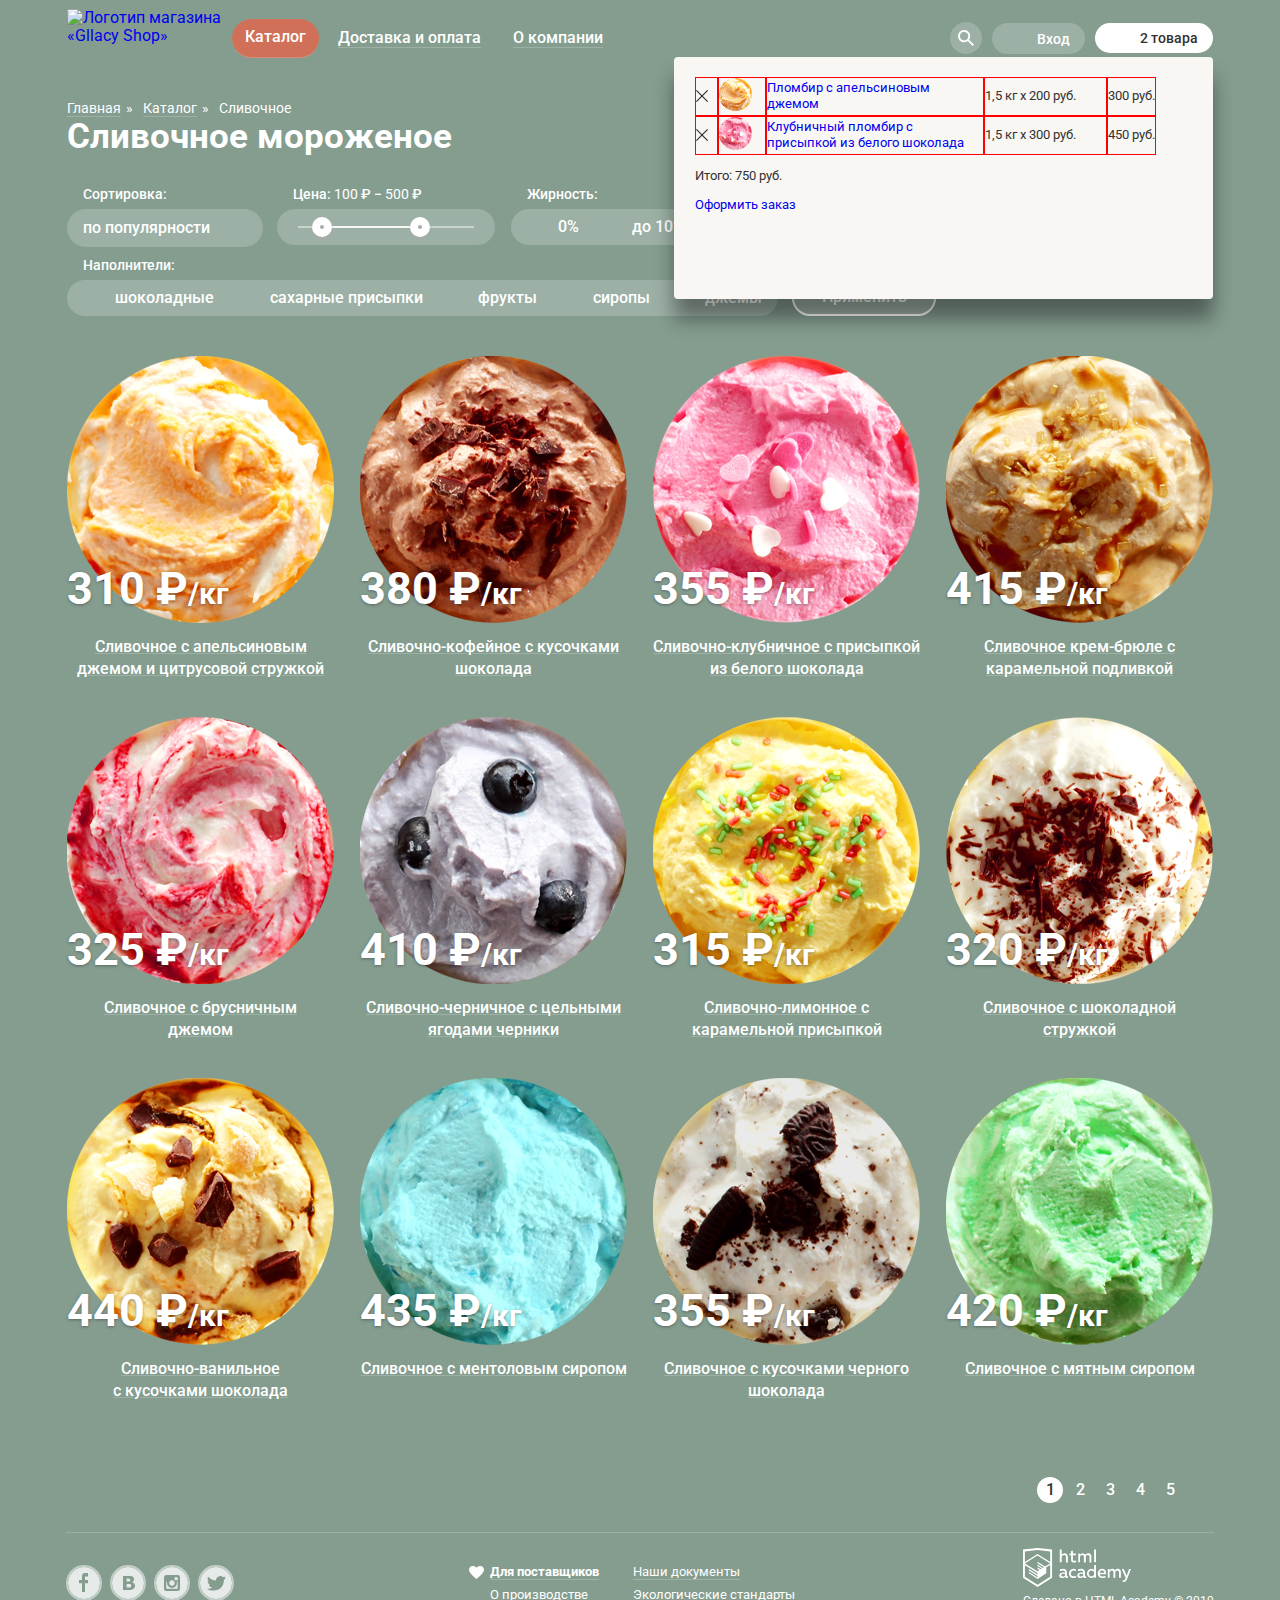
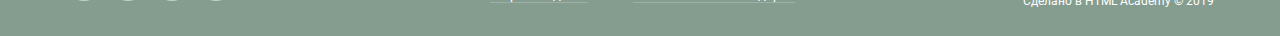
==== commit 61e8bc41: "Basket window dev" ====
--- a/catalog.html
+++ b/catalog.html
@@ -19,7 +19,7 @@
       	    </a>
       	    <ul class="site-nav__main-menu">
               <li class="main-menu__item">
-                <a class="main-menu__link" href="catalog.html">Каталог</a>
+                <a class="main-menu__link main-menu__link--current">Каталог</a>
                 <ul class="main-menu__dropdown-menu visually-hidden">
                   <li>
                     <a class="dropdown-menu__link link dropdown-menu__link--new" href="dev.html">Новинки</a>
--- a/css/main.css
+++ b/css/main.css
@@ -537,20 +537,33 @@
 }
 
 .user-menu__basket-modal td {
-  box-sizing: border-box;
+  box-sizing: content-box;
   margin: -1px;
   padding: 0;
   border: 1px solid red;
+}
+
+.basket-modal__button--del {
+  display: block;
+  box-sizing: border-box;
+  width: 12px;
+  height: 12px;
+  background-color: var(--bgcolor-popup);
+  background-image: url(../img/cross_min.svg);
+  background-size: cover;
+  background-repeat: no-repeat;
+  background-position: 0 0;
+  border: none;
 }
 
 .user-menu__basket-modal td:first-of-type {
   width: 11px;
-  
+  padding-right: 9px;
 }
 
 .user-menu__basket-modal td:nth-of-type(2) {
   width: 33px;
-  
+  padding-right: 13px;
 }
 
 .user-menu__basket-modal td:nth-of-type(3) {
@@ -560,7 +573,7 @@
 
 .user-menu__basket-modal td:nth-of-type(4) {
   width: 95px;
-  
+  padding-right: 26px;
 }
 
 .user-menu__shedule {
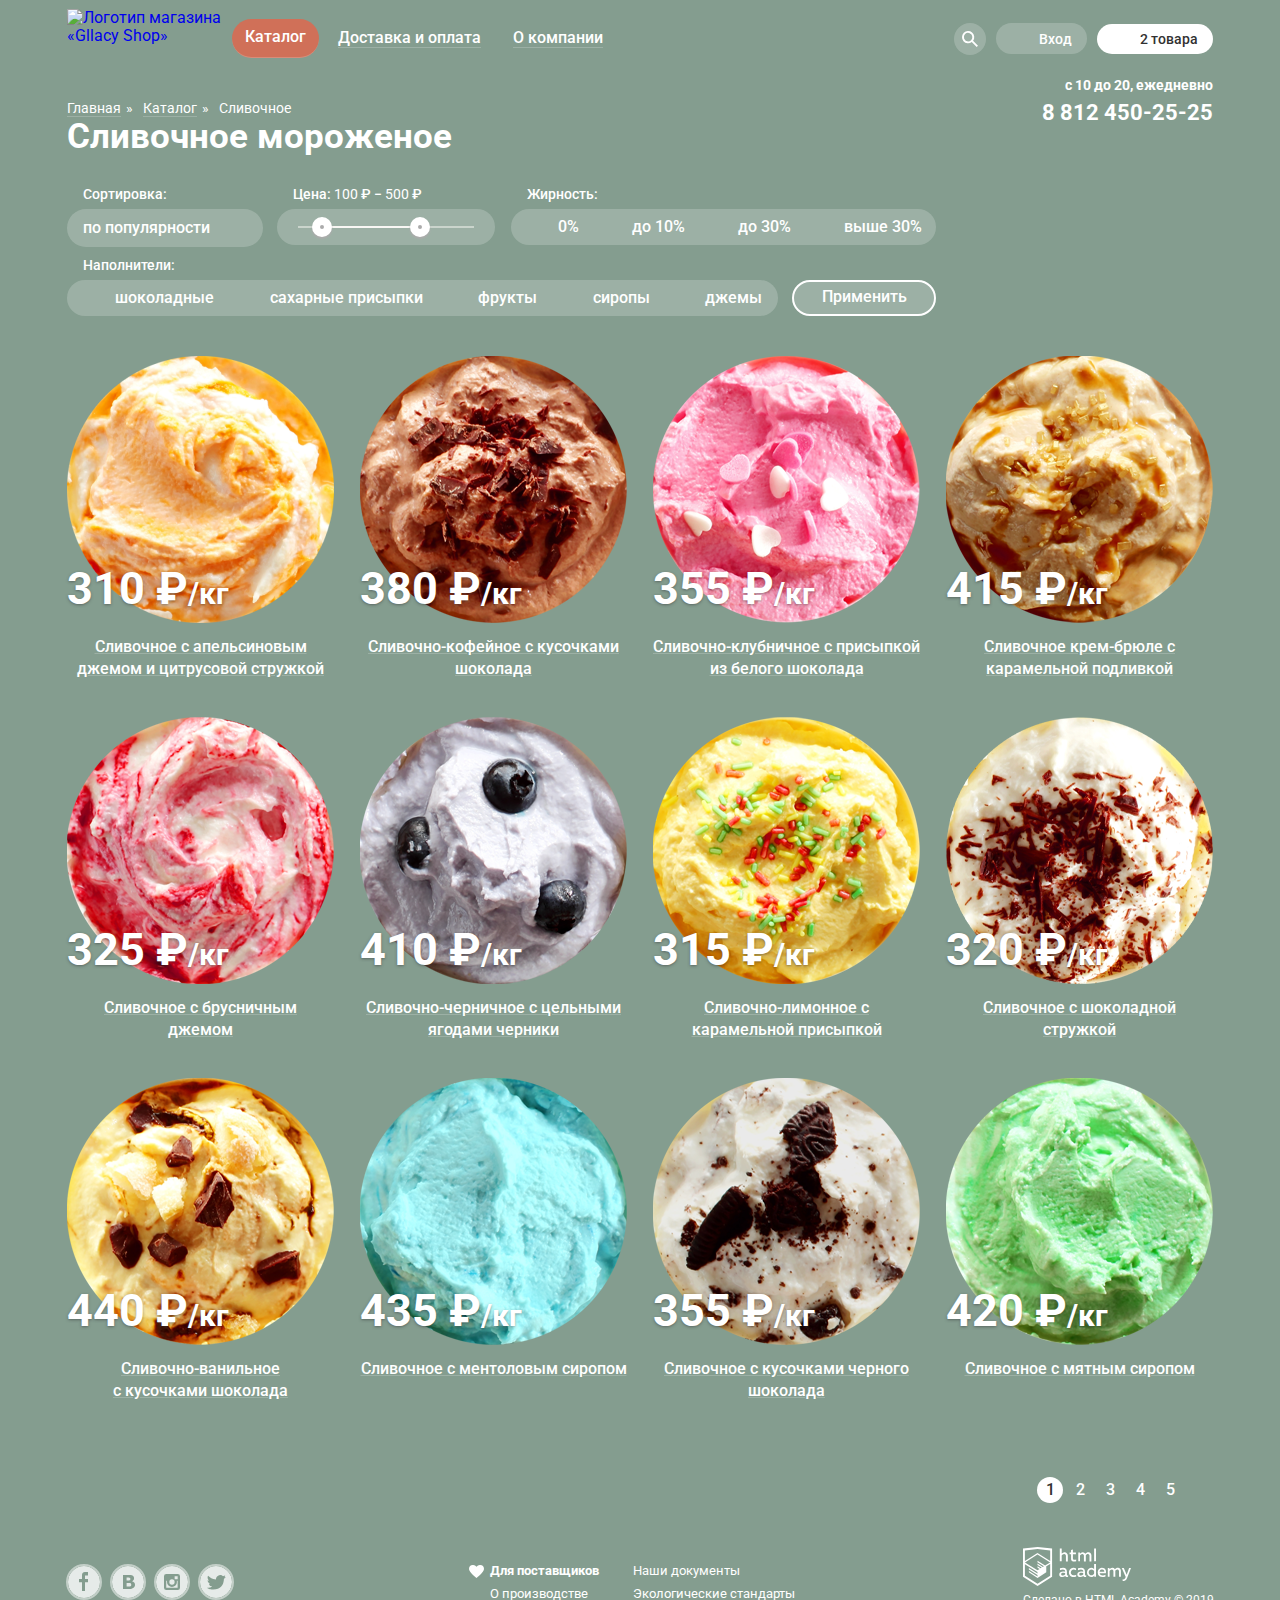
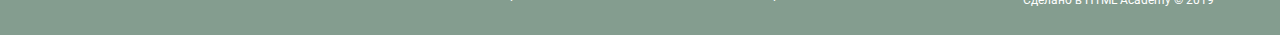
==== commit 774b6011: "Finish popup windows" ====
--- a/catalog.html
+++ b/catalog.html
@@ -61,17 +61,21 @@
       
       	  <div class="site-nav__user-menu-wrapper">
 
-      	    <a class="user-menu__item user-menu__search-link" href="search.html" aria-label="Поиск">
-              <svg class="search-icon" width="32" height="32"  xmlns="http://www.w3.org/2000/svg">
-                <path
-                  d="M24 22.665l-4.922-4.932a6.144 6.144 0 00-.993-8.273 6.113 6.113 0 00-8.307.352 6.141 6.141 0 00-.293 8.328 6.11 6.11 0 008.262.937L22.659 24 24 22.665zm-9.918-4.288a4.244 4.244 0 01-3.928-2.63 4.27 4.27 0 01.922-4.643 4.248 4.248 0 014.632-.923 4.253 4.253 0 012.624 3.936 4.275 4.275 0 01-1.248 3.01 4.255 4.255 0 01-3.002 1.25z"
-                />
-              </svg>
-            </a>
-            <form class="modal user-menu__search-field visually-hidden" action="http://echo.htmlacademy.ru" method="get">
-              <label class="visually-hidden" for="search-field">Введите Ваш запрос</label>
-              <input class="search-field__input user-input" type="text" id="search-field" name="search-field" placeholder="Что ищем?">
-            </form>
+      	    <ul class="user-menu__search-form user-menu__item">
+              <li class="search-form__item">
+                <a class="search-form__search-link" href="search.html" aria-label="Поиск">
+                  <svg class="search-icon" width="32" height="32"  xmlns="http://www.w3.org/2000/svg">
+                    <path
+                      d="M24 22.665l-4.922-4.932a6.144 6.144 0 00-.993-8.273 6.113 6.113 0 00-8.307.352 6.141 6.141 0 00-.293 8.328 6.11 6.11 0 008.262.937L22.659 24 24 22.665zm-9.918-4.288a4.244 4.244 0 01-3.928-2.63 4.27 4.27 0 01.922-4.643 4.248 4.248 0 014.632-.923 4.253 4.253 0 012.624 3.936 4.275 4.275 0 01-1.248 3.01 4.255 4.255 0 01-3.002 1.25z"
+                    />
+                  </svg>
+                </a>
+                <form class="modal search-form__search-field" action="http://echo.htmlacademy.ru" method="get">
+                  <label class="visually-hidden" for="search-field">Введите Ваш запрос</label>
+                  <input class="search-field__input user-input" type="text" id="search-field" name="search-field" placeholder="Что ищем?">
+                </form>
+              </li>
+            </ul>
         
       	    <ul class="user-menu__item user-menu__login-menu">
               <li class="login-menu__item">
@@ -80,68 +84,71 @@
                     Вход
                   </p>
                 </a>
+                <form class="modal login-menu__login-form" action="http://echo.htmlacademy.ru" method="post">
+                  <p>
+                    <label class="visually-hidden" for="user-login-field">Введите Ваш E-email</label>
+                    <input class="login-form__input user-input" type="email" name="user-login" id="user-login-field" placeholder="email@example.com">
+                  </p>
+                  <p>
+                    <label class="visually-hidden" for="user-password-field">Введите Ваш пароль</label>
+                    <input class="login-form__input user-input" type="password" name="user-password" id="user-password-field" placeholder="**********">
+                  </p>
+                  <div class="login-form__wrapper">
+                    <button class="button login-form__button" type="submit">Войти</button>
+                    <div class="login-form__links-wrapper">
+                      <a class="login-form__link" href="dev.html">Забыли пароль?</a>
+                      <a class="login-form__link" href="dev.html">Новая регистрация</a>
+                    </div>
+                  </div>
+                </form>
               </li>
             </ul>
-            <form class="modal login-menu__login-form visually-hidden" action="http://echo.htmlacademy.ru" method="post">
-              <p>
-                <label class="visually-hidden" for="user-login-field">Введите Ваш E-email</label>
-                <input class="login-form__input user-input" type="email" name="user-login" id="user-login-field" placeholder="email@example.com">
-              </p>
-              <p>
-                <label class="visually-hidden" for="user-password-field">Введите Ваш пароль</label>
-                <input class="login-form__input user-input" type="password" name="user-password" id="user-password-field" placeholder="**********">
-              </p>
-              <div class="login-form__wrapper">
-                <button class="button login-form__button" type="submit">Войти</button>
-                <div class="login-form__links-wrapper">
-                  <a class="login-form__link" href="dev.html">Забыли пароль?</a>
-                  <a class="login-form__link" href="dev.html">Новая регистрация</a>
-                </div>
+            
+        
+      	    <div class="user-menu__basket-wrapper user-menu__item">
+              <a class="user-menu__basket--filled" href="dev.html" aria-label="Корзина">2 товара</a>
+              <div class="modal user-menu__basket-modal ">
+                <table>
+                  <caption class="visually-hidden">
+                    Товары в корзине:
+                  </caption>
+                  <tbody>
+                    <tr>
+                      <td>
+                        <button class="basket-modal__button--del" type="button" aria-label="Удалить товар"></button>
+                      </td>
+                      <td>
+                        <img src="img/icecream_1_min.png" width="33" height="33" alt="" />
+                      </td>
+                      <td class="basket-modal__link-cell">
+                        <a class="basket-modal__item-link" href="dev.html">Пломбир с апельсиновым джемом</a>
+                      </td>
+                      <td>1,5 кг х <span>200 руб.</span></td>
+                      <td>
+                        300 руб.
+                      </td>
+                    </tr>
+                    <tr>
+                      <td>
+                        <button class="basket-modal__button--del" type="button" aria-label="Удалить товар"></button>
+                      </td>
+                      <td>
+                        <img src="img/icecream_3_min.png" width="33" height="33" alt="" />
+                      </td>
+                      <td class="basket-modal__link-cell">
+                        <a class="basket-modal__item-link" href="dev.html">Клубничный пломбир с присыпкой из белого шоколада</a>
+                      </td>
+                      <td>1,5 кг х <span>300 руб.</span></td>
+                      <td>
+                        450 руб.
+                      </td>
+                    </tr>
+                  </tbody>
+                </table>
+                <p class="basket-modal__final-price">Итого: 750 руб.</p>
+                <a class="button basket-modal__button--buy" href="dev.html">Оформить заказ</a>
               </div>
-            </form>
-        
-      	    <a class="user-menu__item user-menu__basket--filled" href="dev.html" aria-label="Корзина">2 товара</a>
-      	    <div class="modal user-menu__basket-modal">
-      	      <table>
-      	        <caption class="visually-hidden">
-      	          Товары в корзине:
-      	        </caption>
-      	        <tbody>
-      	          <tr>
-      	            <td>
-      	              <button class="basket-modal__button--del" type="button" aria-label="Удалить товар"></button>
-      	            </td>
-      	            <td>
-      	              <img src="img/icecream_1_min.png" width="33" height="33" alt="" />
-      	            </td>
-      	            <td>
-      	              <a href="dev.html">Пломбир с апельсиновым джемом</a>
-      	            </td>
-      	            <td>1,5 кг х <span>200 руб.</span></td>
-      	            <td>
-      	              300 руб.
-      	            </td>
-      	          </tr>
-      	          <tr>
-      	            <td>
-      	              <button class="basket-modal__button--del" type="button" aria-label="Удалить товар"></button>
-      	            </td>
-      	            <td>
-      	              <img src="img/icecream_3_min.png" width="33" height="33" alt="" />
-      	            </td>
-      	            <td>
-      	              <a href="dev.html">Клубничный пломбир с присыпкой из белого шоколада</a>
-      	            </td>
-      	            <td>1,5 кг х <span>300 руб.</span></td>
-      	            <td>
-      	              450 руб.
-      	            </td>
-      	          </tr>
-      	        </tbody>
-      	      </table>
-      	      <p>Итого: 750 руб.</p>
-      	      <a href="dev.html">Оформить заказ</a>
-      	    </div>
+            </div>
         
       	    <div class="user-menu__item user-menu__shedule">
       	      <p>с 10 до 20, ежедневно</p>
--- a/css/main.css
+++ b/css/main.css
@@ -6,18 +6,20 @@
     --color-post: #5a5a5a;
     --filters-button: #696969;
     --social-active: rgba(255, 255, 255, 0.7);
-    --bgcolor-basic: rgba(255, 255, 255, 0.2);
-    --bgcolor-waffle: #EDDDBE;
-    --bgcolor-btn-slider-hover: rgba(255, 255, 255, 0.4);
+    --bg-basic: rgba(255, 255, 255, 0.2);
+    --bg-waffle: #EDDDBE;
+    --btn-slider-hover: rgba(255, 255, 255, 0.4);
     --bg-toggle: #ABABAB;
     --bg-radio: rgba(255, 255, 255, 0.8);
     --dropdown-shadow: rgba(0, 0, 0, 0.4);
     --dropdown-border: rgba(50, 50, 50, 0.2);
     --login-link-underline: rgba(50, 50, 50, 0.3);
     --popup-shadow: rgba(0, 0, 0, 0.4);
+    --overlay: rgba(0, 0, 0, 0.3);
     --input-border: #D3D3D2;
-    --input-border-h: rgba(178, 178, 178, 0.52);
-    --input-border-f: rgba(46, 136, 228, 0.52);
+    --input-border-hover: rgba(178, 178, 178, 0.52);
+    --input-border-focus: rgba(46, 136, 228, 0.52);
+    --table-border: #CACAC7;
     --placeholder: #999999;
     --subscribe-border: rgba(255, 255, 255, 0.5);
     --bg-link-hover: #FFBC9E;
@@ -26,14 +28,14 @@
     --bg-list-hover: #FBDED7;
     --bg-list-active: #F6B5A5;
     --bg-scale: rgba(248, 247, 244, 0.5);
-    --bgcolor-slide1: #849D8F;
-    --bgcolor-slide2: #8996A6;
-    --bgcolor-slide3: #9D8B84;
-    --bgcolor-popup: #F8F7F4;
-    --bgcolor-contacts: #FEFEFE;
-    --btn: linear-gradient(180deg, #F26843 0%, #E74A35 100%);
-    --btn-hover: linear-gradient(0deg, rgba(255, 255, 255, 0.2), rgba(255, 255, 255, 0.2)), linear-gradient(180deg, #F26843 0%, #E74A35 100%);
-    --btn-active: linear-gradient(0deg, rgba(0, 0, 0, 0.07), rgba(0, 0, 0, 0.07)), linear-gradient(180deg, #F26843 0%, #E74A35 100%);
+    --bg-slide1: #849D8F;
+    --bg-slide2: #8996A6;
+    --bg-slide3: #9D8B84;
+    --bg-popup: #F8F7F4;
+    --bg-contacts: #FEFEFE;
+    --btn-gradient: linear-gradient(180deg, #F26843 0%, #E74A35 100%);
+    --btn-gradient-hover: linear-gradient(0deg, rgba(255, 255, 255, 0.2), rgba(255, 255, 255, 0.2)), linear-gradient(180deg, #F26843 0%, #E74A35 100%);
+    --btn-gradient-active: linear-gradient(0deg, rgba(0, 0, 0, 0.07), rgba(0, 0, 0, 0.07)), linear-gradient(180deg, #F26843 0%, #E74A35 100%);
 }
 
 /* Global */
@@ -85,7 +87,7 @@
   vertical-align: middle;
   color: var(--basic-white);
   text-shadow: 0px 2px 5px rgba(160, 32, 11, 0.76);
-  background: var(--btn);
+  background: var(--btn-gradient);
   box-shadow: 0px 2px 2px rgba(172, 16, 0, 0.64);
   border: none;
 }
@@ -93,12 +95,12 @@
 .button:hover,
 .button:focus {
   outline: none;
-  background: var(--btn-hover);
+  background: var(--btn-gradient-hover);
   cursor: pointer;
 }
 
 .button:active {
-  background: var(--btn-active);
+  background: var(--btn-gradient-active);
   box-shadow: inset 0px 2px 2px #942718;
 }
 
@@ -110,10 +112,12 @@
       min-content;
   align-content: start;
   min-height: 100%;
-  background-color: var(--bgcolor-slide1);
+  background-color: var(--bg-slide1);
   background-image: url(../img/promo_slider_1.png);
   background-position: top center;
   background-repeat: no-repeat;
+  transition: background-color 0.9s ease-in-out;
+  transition: background-image 0.7s ease-in-out;
 }
 
 .catalog-page {
@@ -124,7 +128,7 @@
       min-content;
   align-content: start;
   min-height: 100%;
-  background-color: var(--bgcolor-slide1);
+  background-color: var(--bg-slide1);
 }
 
 /* Site navigation */
@@ -188,10 +192,10 @@
   line-height: 18px;
   font-weight: 500;
   color: var(--basic-white);
-  border-bottom: 1px solid var(--bgcolor-basic);
-}
-
-.main-menu__link[href]:hover,
+  border-bottom: 1px solid var(--bg-basic);
+}
+
+.main-menu__item:hover > .main-menu__link[href],
 .main-menu__link[href]:focus {
   outline: none;
   margin: 0;
@@ -224,7 +228,7 @@
 .main-menu__dropdown-menu {
   position: absolute;
   box-sizing: border-box;
-  top: 56px;
+  top: 52px;
   left: 157px;
   z-index: 1;
   width: 143px;
@@ -234,6 +238,16 @@
   box-shadow: 0px 20px 20px var(--dropdown-shadow);
   border-radius: 4px;
   list-style: none;
+  transform: scaleY(0);
+  visibility: hidden;
+  opacity: 0;
+}
+
+.main-menu__item:hover > .main-menu__dropdown-menu {
+  transform: scaleY(1);
+  visibility: visible;
+  opacity: 1;
+  transition: opacity .3s ease-in-out;
 }
 
 .dropdown-menu__link {
@@ -285,6 +299,10 @@
   background-color: var(--bg-list-active);
 }
 
+.user-menu__search-form {
+  list-style: none;
+}
+
 .user-menu__item:not(:first-child) {
   margin-left: 10px;
 }
@@ -292,20 +310,18 @@
 .modal {
   display: block;
   box-sizing: border-box;
-  background-color: var(--bgcolor-popup);
+  background-color: var(--bg-popup);
   box-shadow: 0px 20px 20px var(--popup-shadow);
   border-radius: 4px;
 }
 
 .user-input {
   display: block;
-  box-sizing: border-box;
+  box-sizing: content-box;
   padding: 0;
   padding-left: 15px;
-  padding-top: 15px;
-  padding-bottom: 15px;
   font-size: 16px;
-  line-height: 20px;
+  line-height: 44px;
   font-weight: bold;
   background-color: var(--basic-white);
   border: 1px solid var(--input-border);
@@ -313,18 +329,16 @@
 }
 
 .user-input:hover {
-  border: 2px solid var(--input-border-h);
   padding-left: 14px;
-  padding-top: 14px;
-  padding-bottom: 14px;
+  line-height: 42px;
+  border: 2px solid var(--input-border-hover);
 }
 
 .user-input:focus {
+  padding-left: 14px;
+  line-height: 42px;
   outline: none;
-  border: 2px solid var(--input-border-f);
-  padding-left: 14px;
-  padding-top: 14px;
-  padding-bottom: 14px;
+  border: 2px solid var(--input-border-focus);
 }
 
 .user-input::-webkit-input-placeholder {
@@ -341,41 +355,52 @@
   transition-timing-function: cubic-bezier(.82,.08,.73,.15);
 }
 
-.user-menu__search-link {
+.search-form__search-link {
   display: block;
   width: 32px;
   height: 32px;
 }
 
-.user-menu__search-link .search-icon {
+.search-form__search-link .search-icon {
   width: 32px;
   height: 32px;
-  background-color: var(--bgcolor-basic);
+  background-color: var(--bg-basic);
   background-position: 0 0;
   fill: var(--basic-white);
   border-radius: 50%;
 }
 
-.user-menu__search-link:hover,
-.user-menu__search-link:focus {
+.search-form__search-link:hover,
+.search-form__search-link:focus {
   outline: none;
 }
 
-.user-menu__search-link:hover .search-icon,
-.user-menu__search-link:focus .search-icon {
+.search-form__item:hover .search-icon,
+.search-form__search-link:focus .search-icon {
   background-color: var(--basic-white);
   fill: var(--basic-dark);
 }
 
-.user-menu__search-field {
+.search-form__search-field {
   position: absolute;
   top: 50px;
-  left: -309px;
+  left: -270px;
   z-index: 2;
   width: 341px;
-}  
+  transform: scaleY(0);
+  visibility: hidden;
+  opacity: 0;
+} 
+
+.search-form__item:hover > .search-form__search-field {
+  transform: scaleY(1);
+  visibility: visible;
+  opacity: 1;
+  transition: opacity .3s ease-in-out;
+}
 
 .search-field__input {
+  box-sizing: border-box;
   width: 311px;
   height: 44px;
   margin-top: 20px;
@@ -396,7 +421,7 @@
   display: inline-block;
   padding-top: 7px;
   padding-bottom: 7px;
-  padding-left: 45px;
+  padding-left: 43px;
   padding-right: 15px;
   font-size: 14px;
   line-height: 16px;
@@ -408,7 +433,7 @@
 .login-menu__login-link,
 .user-menu__basket--empty {
   color: var(--basic-white);
-  background-color: var(--bgcolor-basic);
+  background-color: var(--bg-basic);
 }
 
 .user-menu__basket--filled {
@@ -439,14 +464,14 @@
   background-image: url(../img/login_icon.svg);
 }
 
-.login-menu__login-link:hover,
+.login-menu__item:hover .login-menu__login-link,
 .login-menu__login-link:focus {
   outline: none;
   color: var(--basic-dark);
   background-color: var(--basic-white);
 }
 
-.login-menu__login-link:hover .login-menu__link-descr::before,
+.login-menu__item:hover .login-menu__link-descr::before,
 .login-menu__login-link:focus .login-menu__link-descr::before {
   background-image: url(../img/login_icon_hovered.svg);
 }
@@ -462,12 +487,22 @@
 .login-menu__login-form {
   position: absolute;
   top: 50px;
-  left: -145px;
+  left: -105px;
   z-index: 2;
   width: 277px;
   min-height: 214px;
   padding-top: 20px;
   padding-left: 19px;
+  transform: scaleY(0);
+  visibility: hidden;
+  opacity: 0;
+}
+
+.login-menu__item:hover > .login-menu__login-form {
+  transform: scaleY(1);
+  visibility: visible;
+  opacity: 1;
+  transition: opacity .3s ease-in-out;
 }
 
 .login-menu__login-form p {
@@ -475,6 +510,7 @@
 }
 
 .login-form__input {
+  box-sizing: border-box;
   width: 241px;
   height: 44px;
   margin-bottom: 20px;
@@ -519,28 +555,54 @@
 .user-menu__basket-modal {
   position: absolute;
   top: 50px;
-  right: 0;
+  right: -15px;
   z-index: 2;
   width: 539px;
   min-height: 242px;
   padding-top: 20px;
   padding-bottom: 21px;
-  padding-left: 21px;
-  padding-right: 14px;
+  padding-right: 30px;
+  text-align: right;
   color: var(--basic-dark);
   font-size: 13px;
   line-height: 16px;
+  transform: scaleY(0);
+  visibility: hidden;
+  opacity: 0;
+}
+
+.user-menu__basket-wrapper:hover > .user-menu__basket-modal {
+  transform: scaleY(1);
+  visibility: visible;
+  opacity: 1;
+  transition: opacity .3s ease-in-out;
 }
 
 .user-menu__basket-modal table {
-  border-spacing: 0;
+  width: 100%;
+  padding: 0;
+  padding-left: 3px;
+  text-align: left;
+  border-bottom: 1px solid var(--table-border); 
 }
 
 .user-menu__basket-modal td {
   box-sizing: content-box;
-  margin: -1px;
-  padding: 0;
-  border: 1px solid red;
+  padding-top: 7px;
+  padding-bottom: 16px;
+}
+
+.user-menu__basket-modal tr {
+  display: flex;
+  align-content: center;
+}
+
+.user-menu__basket-modal span {
+  color: var(--bg-toggle);
+}
+
+.basket-modal__item-link {
+  color: var(--basic-dark);
 }
 
 .basket-modal__button--del {
@@ -548,7 +610,7 @@
   box-sizing: border-box;
   width: 12px;
   height: 12px;
-  background-color: var(--bgcolor-popup);
+  background-color: var(--bg-popup);
   background-image: url(../img/cross_min.svg);
   background-size: cover;
   background-repeat: no-repeat;
@@ -556,24 +618,54 @@
   border: none;
 }
 
+.basket-modal__button--del:hover {
+  cursor: pointer;
+}
+
 .user-menu__basket-modal td:first-of-type {
+  align-self: top;
   width: 11px;
+  padding-top: 10px;
   padding-right: 9px;
 }
 
 .user-menu__basket-modal td:nth-of-type(2) {
+  align-self: top;
   width: 33px;
+  padding-top: 0;
   padding-right: 13px;
 }
 
 .user-menu__basket-modal td:nth-of-type(3) {
-  width: 216px;
-  
+  width: 217px;
+  padding-right: 30px;
+  text-align: bottom;
 }
 
 .user-menu__basket-modal td:nth-of-type(4) {
-  width: 95px;
-  padding-right: 26px;
+  width: 97px;
+  padding-right: 24px;
+}
+
+.basket-modal__final-price {
+  font-size: 15px;
+  line-height: 16px;
+  font-weight: bold;
+  color: var(--basic-dark);
+}
+
+.basket-modal__button--buy {
+  width: 172px;
+  min-height: 44px;
+  padding-top: 13px;
+  padding-bottom: 13px;
+  padding-left: 14px;
+  padding-right: 14px;
+  text-align: center;
+  font-size: 18px;
+  line-height: 16px;
+  border-radius: 26px;
+  text-shadow: none;
 }
 
 .user-menu__shedule {
@@ -627,7 +719,7 @@
 }
 
 .site-breakrumbs__link[href] {
-  border-bottom: 1px solid var(--bgcolor-basic);
+  border-bottom: 1px solid var(--bg-basic);
 }
 
 .site-breakrumbs__link[href]:hover,
@@ -671,7 +763,7 @@
   text-align: center;
 }
 
-.slider-list__item-title {
+.slider-item__title {
   width: 672px;
   margin-top: 322px;
   margin-bottom: 26px;
@@ -679,9 +771,9 @@
   margin-right: auto;
   font-size: 60px;
   line-height: 60px;
-}
-
-.slider-list__item-link { 
+}  
+
+.slider-item__link { 
   padding-top: 9px;
   padding-bottom: 10px;
   padding-right: 40px;
@@ -692,6 +784,12 @@
   border-radius: 70px;
 }
 
+.current-slide {
+  -webkit-animation-name: fadeInDown;
+  animation-name: fadeInDown;
+  animation-duration: 700ms
+}
+
 .promo-slider__buttons-list {
   position: absolute;
   left: 0;
@@ -725,7 +823,7 @@
 .buttons-list__button:hover,
 .buttons-list__button:focus {
   outline: none;
-  background-color: var(--bgcolor-btn-slider-hover);
+  background-color: var(--btn-slider-hover);
   cursor: pointer;
 }
 
@@ -736,7 +834,6 @@
 /* Stock */
 
 .stock {
-  grid-row: 2/3;
   grid-column: 1/3;
 }
 
@@ -853,7 +950,7 @@
   line-height: 18px;
   font-weight: 500;
   color: var(--basic-white);
-  background-color: var(--bgcolor-basic);
+  background-color: var(--bg-basic);
   background-image: url(../img/sort_arrow.svg);
   background-repeat: no-repeat;
   background-position: 171px 14px;
@@ -901,7 +998,7 @@
   box-sizing: border-box;
   width: 218px;
   min-height: 36px;
-  background-color: var(--bgcolor-basic);
+  background-color: var(--bg-basic);
   border-radius: 20px;
 }
 
@@ -923,7 +1020,7 @@
   display: block;
   width: auto;
   height: 100%;
-  background-color: var(--bgcolor-popup);
+  background-color: var(--bg-popup);
 }
 
 .slider__toggle {
@@ -960,7 +1057,7 @@
   min-height: 36px;
   padding-right: 14px;
   padding-left: 14px;
-  background-color: var(--bgcolor-basic);
+  background-color: var(--bg-basic);
   border-radius: 20px;
 }
 
@@ -1020,7 +1117,7 @@
   min-height: 36px;
   padding-left: 16px;
   padding-right: 16px;
-  background-color: var(--bgcolor-basic);
+  background-color: var(--bg-basic);
   border-radius: 20px;
 }
 
@@ -1037,7 +1134,7 @@
 .fillers__input + .fillers__label::before {
   content: '';
   position: absolute;
-  top: 0;
+  top: 2px;
   left: 0;
   display: inline-block;
   width: 24px;
@@ -1074,7 +1171,7 @@
   line-height: 18px;
   font-weight: 500;
   color: var(--basic-white);
-  background-color: var(--bgcolor-basic);
+  background-color: var(--bg-basic);
   border: 2px solid var(--basic-white);
   border-radius: 20px;
 }
@@ -1095,7 +1192,6 @@
 /* Catalog */
 
 .hits {
-  grid-row: 3/4;
   grid-column: 1/3;
 }
 
@@ -1125,7 +1221,7 @@
 }
 
 .item-card:hover {
-  z-index: 20;
+  z-index: 5;
 }
 
 .item-card:hover::after {
@@ -1135,7 +1231,7 @@
   left: -13px;
   width: 293px;
   height: 402px;
-  background-color: var(--bgcolor-basic);
+  background-color: var(--bg-basic);
   box-shadow: 0px 20px 20px rgba(0, 0, 0, 0.2);
   border-radius: 4px;
 }
@@ -1145,7 +1241,7 @@
   position: absolute;
   top: 0;
   left: 0;
-  z-index: 20;
+  z-index: 5;
   width: 61px;
   height: 61px;
   background-image: url(../img/hit_icon.svg);
@@ -1153,7 +1249,7 @@
 
 .item-card__image {
   position: relative;
-  z-index: 10;
+  z-index: 4;
   display: block;
   width: 267px;
   height: 267px;
@@ -1164,7 +1260,7 @@
   position: absolute;
   top: 210px;
   left: 0px;
-  z-index: 20;
+  z-index: 5;
   margin: 0;
   padding: 0;
   font-size: 45px;
@@ -1181,13 +1277,13 @@
 
 .item-card__descr {
   position: relative;
-  z-index: 10;
+  z-index: 4;
   font-weight: 500;
   line-height: 22px;
   color: var(--basic-white);
   text-align: center;
   text-decoration: underline;
-  text-decoration-color: var(--bgcolor-basic);
+  text-decoration-color: var(--bg-basic);
 }
 
 .item-card__button {
@@ -1208,7 +1304,7 @@
 }
 
 .item-card:hover .item-card__button {
-  z-index: 10;
+  z-index: 4;
   opacity: 1;
 }
 
@@ -1252,7 +1348,7 @@
 .pagination-list__link:not(.link--disabled):not(.link--current):hover,
 .pagination-list__link:not(.link--disabled):not(.link--current):focus {
   outline: none;
-  background-color: var(--bgcolor-basic);
+  background-color: var(--bg-basic);
   cursor: pointer;
 }
 
@@ -1294,7 +1390,7 @@
   line-height: 22px;
   font-weight: normal;
   color: var(--basic-dark);
-  background-color: var(--bgcolor-waffle);
+  background-color: var(--bg-waffle);
   background-image: url(../img/waffle_pattern.jpg);
   background-repeat: repeat;
   border-radius: 16px;
@@ -1309,9 +1405,6 @@
 }
 
 .about-us__feature-list {
-  /* display: flex;
-  flex-wrap: wrap;
-  justify-content: space-between; */
   display: grid;
   grid-template-columns: repeat(2, 1fr);
   grid-template-rows: repeat(2, min-content);
@@ -1354,8 +1447,6 @@
 /* News blog  */
 
 .news-blog__news {
-  grid-row: 5/6;
-  grid-column: 1/2;
   display: inline-block;
   box-sizing: border-box;
   width: 560px;
@@ -1396,8 +1487,6 @@
 /* Subscribe */
 
 .subscribe {
-  grid-row: 5/6;
-  grid-column: 2/3;
   display: inline-block;
   box-sizing: border-box;
   width: 560px;
@@ -1420,7 +1509,7 @@
   padding-bottom: 20px;
   padding-right: 20px;
   padding-left: 20px;
-  background-color: var(--bgcolor-popup);
+  background-color: var(--bg-popup);
   border-radius: 16px;
 }
 
@@ -1464,6 +1553,8 @@
   border-radius: 70px;
 }
 
+/* Contacts */
+
 .contacts {
   position: relative;
   width: 1200px;
@@ -1485,7 +1576,7 @@
   font-size: 14px;
   line-height: 20px;
   color: var(--basic-dark);
-  background-color: var(--bgcolor-contacts);
+  background-color: var(--bg-contacts);
   border-radius: 16px;
 }
 
@@ -1523,6 +1614,113 @@
   border-radius: 70px;
 }
 
+.overlay {
+  position: fixed;
+  top: 0;
+  left: 0;
+  z-index: 6;
+  display: block;
+  width: 100%;
+  height: 100%;
+  background-color: var(--overlay);
+}
+
+/* Feedback modal window */
+
+.contacts__feedback {
+  position: fixed;
+  top: 0;
+  left: 0;
+  bottom: 0;
+  right: 0;
+  z-index: 7;
+  box-sizing: border-box;
+  width: 477px;
+  height: 441px;
+  margin: auto;
+  padding-top: 15px;
+  padding-left: 23px;
+  padding-right: 23px;
+}
+
+.feedback__title {
+  margin: 0;
+  margin-bottom: 20px;
+  font-size: 24px;
+  line-height: 28px;
+  font-weight: 500;
+  color: var(--basic-dark);
+}
+
+.feedback__button-close {
+  position: absolute;
+  top: 15px;
+  right: 16px;
+  display: block;
+  width: 18px;
+  height: 17px;
+  border: none;
+  background-color: transparent;
+  background-image: url(../img/cross_max.svg);
+  background-position: 0 0;
+  background-repeat: no-repeat;
+  cursor: pointer;
+}
+
+.feedback__button-close:hover,
+.feedback__button-close:focus {
+  outline: none;
+  transform: scale(1.4, 1.4);
+}
+
+.feedback__form {
+  display: flex;
+  flex-direction: column;
+}
+
+.feedback__form p {
+  margin: 0;
+}
+
+.form__user-name-field,
+.form__user-email-field {
+  width: 254px;
+  margin-bottom: 18px;
+}
+
+.form__user-comment-field {
+  box-sizing: border-box;
+  width: 428px;
+  min-height: 154px;
+  margin: 0;
+  margin-bottom: 25px;
+  resize: none;
+}
+
+.form__button {
+  align-self: flex-end;
+  width: 140px;
+  min-height: 44px;
+  font-size: 18px;
+  line-height: 24px;
+  font-weight: bold;
+  border-radius: 70px;
+}
+
+.input-error {
+  -webkit-animation-name: shakeY;
+  animation-name: shakeY;
+  animation-duration: 700ms;
+}
+
+.popup {
+  -webkit-animation-name: backInUp;
+  animation-name: backInUp;
+  animation-duration: 700ms;
+}
+
+/* Footer */
+
 .catalog-page .site-footer__wrapper {
   border-top: 1px solid var(--bgcolor-basic);
 }
@@ -1675,4 +1873,124 @@
   outline: none;
   color: var(--bg-link-hover);
   border-bottom: 1px solid var(--bg-link-hover);
+}
+
+/* Animations */
+
+@-webkit-keyframes shakeY {
+  from,
+  to {
+    -webkit-transform: translate3d(0, 0, 0);
+    transform: translate3d(0, 0, 0);
+  }
+
+  10%,
+  30%,
+  50%,
+  70%,
+  90% {
+    -webkit-transform: translate3d(0, -10px, 0);
+    transform: translate3d(0, -10px, 0);
+  }
+
+  20%,
+  40%,
+  60%,
+  80% {
+    -webkit-transform: translate3d(0, 10px, 0);
+    transform: translate3d(0, 10px, 0);
+  }
+}
+
+@keyframes shakeY {
+  from,
+  to {
+    -webkit-transform: translate3d(0, 0, 0);
+    transform: translate3d(0, 0, 0);
+  }
+
+  10%,
+  30%,
+  50%,
+  70%,
+  90% {
+    -webkit-transform: translate3d(0, -10px, 0);
+    transform: translate3d(0, -10px, 0);
+  }
+
+  20%,
+  40%,
+  60%,
+  80% {
+    -webkit-transform: translate3d(0, 10px, 0);
+    transform: translate3d(0, 10px, 0);
+  }
+}
+
+@-webkit-keyframes backInUp {
+  0% {
+    -webkit-transform: translateY(1200px) scale(0.7);
+    transform: translateY(1200px) scale(0.7);
+    opacity: 0.7;
+  }
+
+  80% {
+    -webkit-transform: translateY(0px) scale(0.7);
+    transform: translateY(0px) scale(0.7);
+    opacity: 0.7;
+  }
+
+  100% {
+    -webkit-transform: scale(1);
+    transform: scale(1);
+    opacity: 1;
+  }
+}
+
+@keyframes backInUp {
+  0% {
+    -webkit-transform: translateY(1200px) scale(0.7);
+    transform: translateY(1200px) scale(0.7);
+    opacity: 0.7;
+  }
+
+  80% {
+    -webkit-transform: translateY(0px) scale(0.7);
+    transform: translateY(0px) scale(0.7);
+    opacity: 0.7;
+  }
+
+  100% {
+    -webkit-transform: scale(1);
+    transform: scale(1);
+    opacity: 1;
+  }
+}
+
+@-webkit-keyframes fadeInDown {
+  from {
+    opacity: 0;
+    -webkit-transform: translate3d(0, -100%, 0);
+    transform: translate3d(0, -100%, 0);
+  }
+
+  to {
+    opacity: 1;
+    -webkit-transform: translate3d(0, 0, 0);
+    transform: translate3d(0, 0, 0);
+  }
+}
+
+@keyframes fadeInDown {
+  from {
+    opacity: 0;
+    -webkit-transform: translate3d(0, -100%, 0);
+    transform: translate3d(0, -100%, 0);
+  }
+
+  to {
+    opacity: 1;
+    -webkit-transform: translate3d(0, 0, 0);
+    transform: translate3d(0, 0, 0);
+  }
 }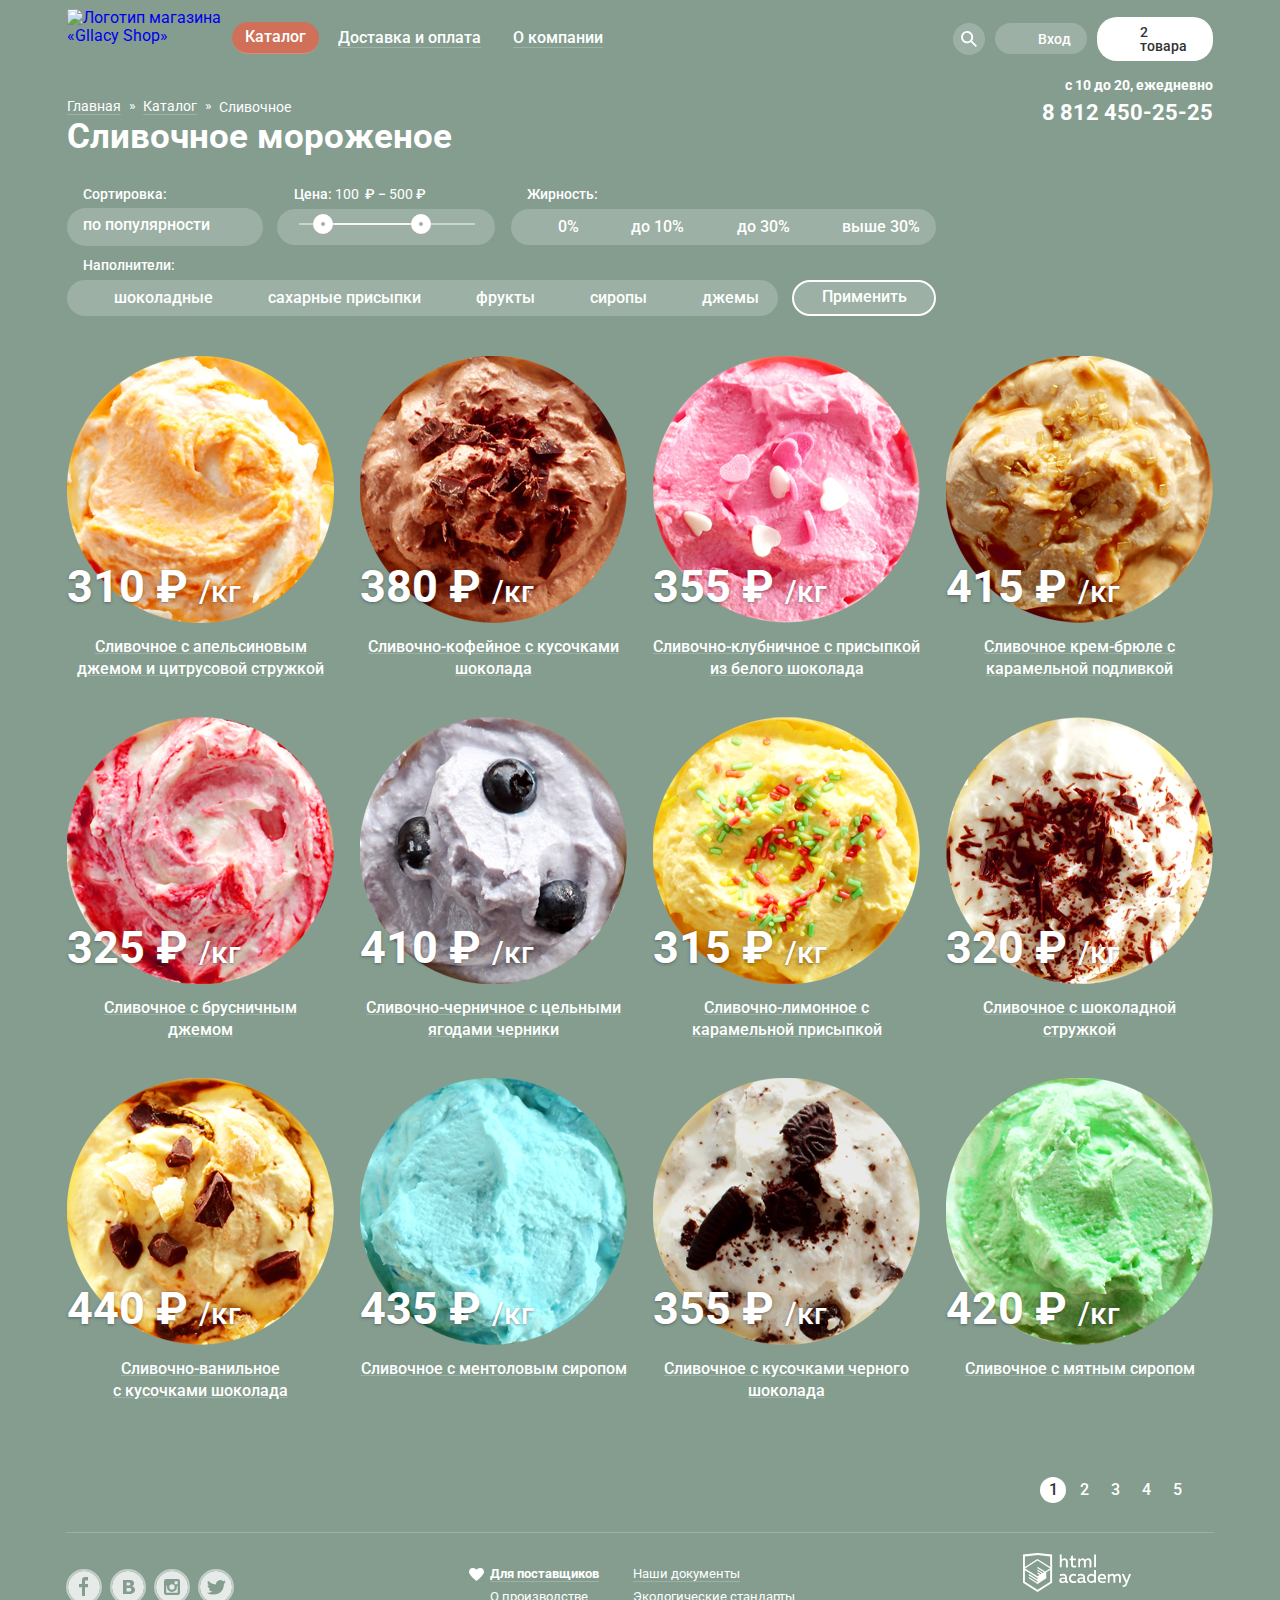
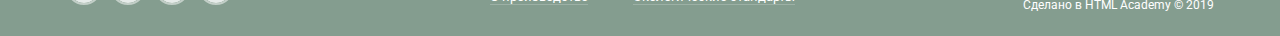
==== commit 7a8a6de1: "Final fixes" ====
--- a/catalog.html
+++ b/catalog.html
@@ -3,7 +3,7 @@
 
 <head>
   <meta charset="UTF-8" />
-  <title>Каталог магазина мороженного «Gllacy Shop»</title>
+  <title>Каталог магазина мороженого «Gllacy Shop»</title>
   <link href="https://fonts.googleapis.com/css2?family=Roboto:wght@400;500;700&display=swap" rel="stylesheet" />
   <link rel="stylesheet" href="css/normalize.css" />
   <link rel="stylesheet" href="css/main.css" />
@@ -20,12 +20,12 @@
       	    <ul class="site-nav__main-menu">
               <li class="main-menu__item">
                 <a class="main-menu__link main-menu__link--current">Каталог</a>
-                <ul class="main-menu__dropdown-menu visually-hidden">
+                <ul class="main-menu__dropdown-menu">
                   <li>
                     <a class="dropdown-menu__link link dropdown-menu__link--new" href="dev.html">Новинки</a>
                   </li>
                   <li>
-                    <a class="dropdown-menu__link dropdown-menu__link--catalog" href="catalog.html">Сливочное</a>
+                    <a class="dropdown-menu__link dropdown-menu__link--current" href="catalog.html">Сливочное</a>
                   </li>
                   <li>
                     <a class="dropdown-menu__link" href="dev.html">Щербеты</a>
@@ -182,8 +182,8 @@
               <legend class="price__title">Цена:
                 <label class="visually-hidden" for="low_price">Минимальная цена</label>
                 <input class="price__input" type="text" id="low_price" value="100" />
-                <span>&#8381; </span>
-                <span>&#8722; </span>
+                <span> &#8381; </span>
+                <span> &#8722; </span>
                 <label class="visually-hidden" for="high_price">Максимальная цена</label>
                 <input class="price__input" type="text" id="high_price" value="500" />
                 <span>&#8381;</span>
@@ -257,7 +257,7 @@
                 <img class="item-card__image" src="img/icecream_1.png" width="267" height="267"
                   alt="Сливочное с апельсиновым джемом и цитрусовой стружкой" />
                 <p class="item-card__price">
-                  310 &#8381;<span>/кг</span>
+                  310 &#8381; <span>/кг</span>
                 </p>
                 <a class="item-card__descr" href="#">
                   Сливочное с апельсиновым джемом и цитрусовой стружкой
@@ -274,7 +274,7 @@
                 </h3>
                 <img class="item-card__image" src="img/icecream_2.png" width="267" height="267" alt="Сливочно-кофейное с кусочками шоколада" />
                 <p class="item-card__price">
-                  380 &#8381;<span>/кг</span>
+                  380 &#8381; <span>/кг</span>
                 </p>
                 <a class="item-card__descr" href="#">
                   Сливочно-кофейное с кусочками шоколада
@@ -292,7 +292,7 @@
                 <img class="item-card__image" src="img/icecream_3.png" width="267" height="267"
                   alt="Сливочно-клубничное с присыпкой из белого шоколада" />
                 <p class="item-card__price">
-                  355 &#8381;<span>/кг</span>
+                  355 &#8381; <span>/кг</span>
                 </p>
                 <a class="item-card__descr" href="#">
                   Сливочно-клубничное с присыпкой из белого шоколада
@@ -310,7 +310,7 @@
                 <img class="item-card__image" src="img/icecream_4.png" width="267" height="267"
                   alt="Сливочное крем-брюле с карамельной подливкой" />
                 <p class="item-card__price">
-                  415 &#8381;<span>/кг</span>
+                  415 &#8381; <span>/кг</span>
                 </p>
                 <a class="item-card__descr" href="#">
                   Сливочное крем-брюле с карамельной подливкой
@@ -325,7 +325,7 @@
                 </h3>
                 <img class="item-card__image" src="img/icecream_5.png" width="267" height="267" alt="Сливочное с брусничным джемом" />
                 <p class="item-card__price">
-                  325 &#8381;<span>/кг</span>
+                  325 &#8381; <span>/кг</span>
                 </p>
                 <a class="item-card__descr" href="#">
                   Сливочное с брусничным<br>джемом
@@ -343,7 +343,7 @@
                 <img class="item-card__image" src="img/icecream_6.png" width="267" height="267"
                   alt="Сливочно-черничное с цельными ягодами черники" />
                 <p  class="item-card__price">
-                  410 &#8381;<span>/кг</span>
+                  410 &#8381; <span>/кг</span>
                 </p>
                 <a class="item-card__descr" href="#">
                   Сливочно-черничное с цельными ягодами черники
@@ -360,7 +360,7 @@
                 </h3>
                 <img class="item-card__image" src="img/icecream_7.png" width="267" height="267" alt="Сливочно-лимонное с карамельной присыпкой" />
                 <p class="item-card__price">
-                  315 &#8381;<span>/кг</span>
+                  315 &#8381; <span>/кг</span>
                 </p>
                 <a class="item-card__descr" href="#">
                   Сливочно-лимонное с карамельной присыпкой
@@ -377,7 +377,7 @@
                 </h3>
                 <img class="item-card__image" src="img/icecream_8.png" width="267" height="267" alt="Сливочное с шоколадной стружкой" />
                 <p class="item-card__price">
-                  320 &#8381;<span>/кг</span>
+                  320 &#8381; <span>/кг</span>
                 </p>
                 <a class="item-card__descr" href="#">
                   Сливочное с шоколадной стружкой
@@ -394,7 +394,7 @@
                 </h3>
                 <img class="item-card__image" src="img/icecream_9.png" width="267" height="267" alt="Сливочно-ванильное с кусочками шоколада" />
                 <p class="item-card__price">
-                  440 &#8381;<span>/кг</span>
+                  440 &#8381; <span>/кг</span>
                 </p>
                 <a class="item-card__descr"  href="#">
                   Сливочно-ванильное<br>с кусочками шоколада
@@ -411,7 +411,7 @@
                 </h3>
                 <img class="item-card__image" src="img/icecream_10.png" width="267" height="267" alt="Сливочноe с ментоловым сиропом" />
                 <p class="item-card__price">
-                  435 &#8381;<span>/кг</span>
+                  435 &#8381; <span>/кг</span>
                 </p>
                 <a class="item-card__descr" href="#">
                   Сливочноe с ментоловым сиропом
@@ -428,7 +428,7 @@
                 </h3>
                 <img class="item-card__image" src="img/icecream_11.png" width="267" height="267" alt="Сливочное с кусочками черного шоколада" />
                 <p class="item-card__price">
-                  355 &#8381;<span>/кг</span>
+                  355 &#8381; <span>/кг</span>
                 </p>
                 <a class="item-card__descr" href="#">
                   Сливочное с кусочками черного шоколада
@@ -445,7 +445,7 @@
                 </h3>
                 <img class="item-card__image" src="img/icecream_12.png" width="267" height="267" alt="Сливочное с мятным сиропом" />
                 <p class="item-card__price">
-                  420 &#8381;<span>/кг</span>
+                  420 &#8381; <span>/кг</span>
                 </p>
                 <a class="item-card__descr" href="#">
                   Сливочное с мятным сиропом
@@ -457,29 +457,31 @@
             </li>
           </ul>
   
-          <ul class="pagination-list">
-            <li class="pagination-list__item">
-              <a class="pagination-list__link link--prev link--disabled"></a>
-            </li>
-            <li class="pagination-list__item">
-              <a class="pagination-list__link link--current">1</a>
-            </li>
-            <li class="pagination-list__item">
-              <a class="pagination-list__link" href="">2</a>
-            </li>
-            <li class="pagination-list__item">
-              <a class="pagination-list__link" href="">3</a>
-            </li>
-            <li class="pagination-list__item">
-              <a class="pagination-list__link" href="">4</a>
-            </li>
-            <li class="pagination-list__item">
-              <a class="pagination-list__link" href="">5</a>
-            </li>
-            <li class="pagination-list__item">
-              <a class="pagination-list__link link--next" href=""></a>
-            </li>
-          </ul>
+          <div class="pagination">
+            <ul class="pagination-list">
+              <li class="pagination-list__item">
+                <a class="pagination-list__link link--prev link--disabled"></a>
+              </li>
+              <li class="pagination-list__item">
+                <a class="pagination-list__link link--current">1</a>
+              </li>
+              <li class="pagination-list__item">
+                <a class="pagination-list__link" href="">2</a>
+              </li>
+              <li class="pagination-list__item">
+                <a class="pagination-list__link" href="">3</a>
+              </li>
+              <li class="pagination-list__item">
+                <a class="pagination-list__link" href="">4</a>
+              </li>
+              <li class="pagination-list__item">
+                <a class="pagination-list__link" href="">5</a>
+              </li>
+              <li class="pagination-list__item">
+                <a class="pagination-list__link link--next" href=""></a>
+              </li>
+            </ul>
+          </div>
         </section>
       </div>
     </main>
@@ -564,7 +566,7 @@
         </div>
       </div>
     </footer>
-  <script src="js/script.js"></script>
+  <script src="js/script-min.js"></script>
 </body>
 
 </html>--- a/css/main.css
+++ b/css/main.css
@@ -1,41 +1,60 @@
 /* Variables */
 
 :root {
-    --basic-white: #ffffff;
-    --basic-dark: #323232;
-    --color-post: #5a5a5a;
-    --filters-button: #696969;
-    --social-active: rgba(255, 255, 255, 0.7);
-    --bg-basic: rgba(255, 255, 255, 0.2);
-    --bg-waffle: #EDDDBE;
-    --btn-slider-hover: rgba(255, 255, 255, 0.4);
-    --bg-toggle: #ABABAB;
-    --bg-radio: rgba(255, 255, 255, 0.8);
-    --dropdown-shadow: rgba(0, 0, 0, 0.4);
-    --dropdown-border: rgba(50, 50, 50, 0.2);
-    --login-link-underline: rgba(50, 50, 50, 0.3);
-    --popup-shadow: rgba(0, 0, 0, 0.4);
-    --overlay: rgba(0, 0, 0, 0.3);
-    --input-border: #D3D3D2;
-    --input-border-hover: rgba(178, 178, 178, 0.52);
-    --input-border-focus: rgba(46, 136, 228, 0.52);
-    --table-border: #CACAC7;
-    --placeholder: #999999;
-    --subscribe-border: rgba(255, 255, 255, 0.5);
-    --bg-link-hover: #FFBC9E;
-    --bg-link-active: #EDEDED;
-    --bg-link-current: #D07058;
-    --bg-list-hover: #FBDED7;
-    --bg-list-active: #F6B5A5;
-    --bg-scale: rgba(248, 247, 244, 0.5);
-    --bg-slide1: #849D8F;
-    --bg-slide2: #8996A6;
-    --bg-slide3: #9D8B84;
-    --bg-popup: #F8F7F4;
-    --bg-contacts: #FEFEFE;
-    --btn-gradient: linear-gradient(180deg, #F26843 0%, #E74A35 100%);
-    --btn-gradient-hover: linear-gradient(0deg, rgba(255, 255, 255, 0.2), rgba(255, 255, 255, 0.2)), linear-gradient(180deg, #F26843 0%, #E74A35 100%);
-    --btn-gradient-active: linear-gradient(0deg, rgba(0, 0, 0, 0.07), rgba(0, 0, 0, 0.07)), linear-gradient(180deg, #F26843 0%, #E74A35 100%);
+  --basic-white: #ffffff;
+  --basic-dark: #323232;
+  --color-post: #5a5a5a;
+  --filters-button: #696969;
+  --social-active: rgba(255, 255, 255, 0.7);
+  --bg-basic: rgba(255, 255, 255, 0.2);
+  --bg-waffle: #edddbe;
+  --btn-slider-hover: rgba(255, 255, 255, 0.4);
+  --bg-toggle: #ababab;
+  --bg-radio: rgba(255, 255, 255, 0.8);
+  --dropdown-shadow: rgba(0, 0, 0, 0.4);
+  --dropdown-border: rgba(50, 50, 50, 0.2);
+  --login-link-underline: rgba(50, 50, 50, 0.3);
+  --popup-shadow: rgba(0, 0, 0, 0.4);
+  --overlay: rgba(0, 0, 0, 0.3);
+  --subscribe-input-border: rgba(178, 178, 178, 0.52);
+  --input-border: #d3d3d2;
+  --input-border-hover: rgba(178, 178, 178, 0.52);
+  --input-border-focus: rgba(46, 136, 228, 0.52);
+  --table-border: #cacac7;
+  --placeholder: #999999;
+  --subscribe-border: rgba(255, 255, 255, 0.5);
+  --bg-link-hover: #ffbc9e;
+  --white-link-hover: #e84d37;
+  --bg-link-active: #ededed;
+  --bg-link-current: #d07058;
+  --bg-list-hover: #fbded7;
+  --bg-list-active: #f6b5a5;
+  --bg-list-current: #d07058;
+  --bg-scale: rgba(248, 247, 244, 0.5);
+  --bg-slide1: #849d8f;
+  --bg-slide2: #8996a6;
+  --bg-slide3: #9d8b84;
+  --card-hover-shadow: rgba(0, 0, 0, 0.2);
+  --card-price-shadow: rgba(49, 50, 53, 0.5);
+  --widget-shadow: rgba(0, 0, 0, 0.36);
+  --error-backlight: rgba(237, 80, 80, 0.55);
+  --bg-popup: #f8f7f4;
+  --bg-contacts: #fefefe;
+  --btn-text-shadow: rgba(160, 32, 11, 0.76);
+  --btn-box-shadow: rgba(172, 16, 0, 0.64);
+  --btn-gradient: linear-gradient(180deg, #f26843 0%, #e74a35 100%);
+  --btn-gradient-hover: linear-gradient(
+      0deg,
+      rgba(255, 255, 255, 0.2),
+      rgba(255, 255, 255, 0.2)
+    ),
+    linear-gradient(180deg, #f26843 0%, #e74a35 100%);
+  --btn-gradient-active: linear-gradient(
+      0deg,
+      rgba(0, 0, 0, 0.07),
+      rgba(0, 0, 0, 0.07)
+    ),
+    linear-gradient(180deg, #f26843 0%, #e74a35 100%);
 }
 
 /* Global */
@@ -57,10 +76,10 @@
 }
 
 body {
-    min-width: 1200px;
-    padding: 0;
-    font-family: 'Roboto', 'Arial', sans-serif;
-    color: var(--basic-white);
+  min-width: 1200px;
+  padding: 0;
+  font-family: "Roboto", "Arial", sans-serif;
+  color: var(--basic-white);
 }
 
 img {
@@ -86,9 +105,9 @@
   box-sizing: border-box;
   vertical-align: middle;
   color: var(--basic-white);
-  text-shadow: 0px 2px 5px rgba(160, 32, 11, 0.76);
+  text-shadow: 0px 2px 5px var(--btn-text-shadow);
   background: var(--btn-gradient);
-  box-shadow: 0px 2px 2px rgba(172, 16, 0, 0.64);
+  box-shadow: 0px 2px 2px var(--btn-box-shadow);
   border: none;
 }
 
@@ -106,26 +125,34 @@
 
 .index-page {
   display: grid;
-  grid-template-rows: 
-      min-content 
-      1fr 
-      min-content;
+  grid-template-rows:
+    -webkit-min-content
+    1fr
+    -webkit-min-content;
+  grid-template-rows:
+    min-content
+    1fr
+    min-content;
   align-content: start;
   min-height: 100%;
   background-color: var(--bg-slide1);
   background-image: url(../img/promo_slider_1.png);
   background-position: top center;
   background-repeat: no-repeat;
-  transition: background-color 0.9s ease-in-out;
-  transition: background-image 0.7s ease-in-out;
+  transition: background-color 0.9s ease;
+  transition: background-image 0.7s ease;
 }
 
 .catalog-page {
   display: grid;
-  grid-template-rows: 
-      min-content 
-      1fr 
-      min-content;
+  grid-template-rows:
+    -webkit-min-content
+    1fr
+    -webkit-min-content;
+  grid-template-rows:
+    min-content
+    1fr
+    min-content;
   align-content: start;
   min-height: 100%;
   background-color: var(--bg-slide1);
@@ -199,8 +226,9 @@
 .main-menu__link[href]:focus {
   outline: none;
   margin: 0;
-  padding-top: 8px;
-  padding-bottom: 8px;
+  margin-top: 3px;
+  padding-top: 6px;
+  padding-bottom: 7px;
   padding-left: 13px;
   padding-right: 13px;
   color: var(--basic-dark);
@@ -211,8 +239,9 @@
 .main-menu__link--current {
   outline: none;
   margin: 0;
-  padding-top: 9px;
-  padding-bottom: 11px;
+  margin-top: 3px;
+  padding-top: 6px;
+  padding-bottom: 7px;
   padding-left: 13px;
   padding-right: 13px;
   color: var(--basic-white);
@@ -220,6 +249,10 @@
   border-radius: 26px;
 }
 
+.main-menu__link--current:hover {
+  cursor: default;
+}
+
 .main-menu__link[href]:active {
   background-color: var(--bg-link-active);
   box-shadow: inset 0px 2px 1px #696969;
@@ -228,7 +261,7 @@
 .main-menu__dropdown-menu {
   position: absolute;
   box-sizing: border-box;
-  top: 52px;
+  top: 53px;
   left: 157px;
   z-index: 1;
   width: 143px;
@@ -247,7 +280,7 @@
   transform: scaleY(1);
   visibility: visible;
   opacity: 1;
-  transition: opacity .3s ease-in-out;
+  transition: opacity 0.3s ease-in-out;
 }
 
 .dropdown-menu__link {
@@ -281,12 +314,14 @@
   width: 128px;
   height: 1px;
   margin-left: 6px;
+  vertical-align: middle;
   border-bottom: 1px solid var(--dropdown-border);
 }
 
 .dropdown-menu__link:hover,
 .dropdown-menu__link:focus {
   outline: none;
+  color: var(--basic-dark);
   background-color: var(--bg-list-hover);
   cursor: pointer;
 }
@@ -296,7 +331,8 @@
 }
 
 .dropdown-menu__link--current {
-  background-color: var(--bg-list-active);
+  background-color: var(--bg-list-current);
+  color: var(--basic-white);
 }
 
 .user-menu__search-form {
@@ -317,7 +353,6 @@
 
 .user-input {
   display: block;
-  box-sizing: content-box;
   padding: 0;
   padding-left: 15px;
   font-size: 16px;
@@ -341,6 +376,17 @@
   border: 2px solid var(--input-border-focus);
 }
 
+@-moz-document url-prefix() {
+  .user-input::placeholder {
+    color: var(--placeholder);
+    font-weight: normal;
+  }
+
+  .user-input:focus::placeholder {
+    opacity: 0;
+  }
+}
+
 .user-input::-webkit-input-placeholder {
   color: var(--placeholder);
   font-weight: normal;
@@ -348,11 +394,13 @@
 
 .user-input:focus::-webkit-input-placeholder {
   opacity: 0;
-  text-indent: 300px;  
-  transition: text-indent 2s ease;
-  transition-property: all;
+  text-indent: 300px;
+  -webkit-transition: text-indent 2s ease;
+          transition: text-indent 2s ease;
+  -webkit-transition-property: all;
+          transition-property: all;
   transition-duration: 400ms;
-  transition-timing-function: cubic-bezier(.82,.08,.73,.15);
+  transition-timing-function: cubic-bezier(0.82, 0.08, 0.73, 0.15);
 }
 
 .search-form__search-link {
@@ -390,13 +438,13 @@
   transform: scaleY(0);
   visibility: hidden;
   opacity: 0;
-} 
+}
 
 .search-form__item:hover > .search-form__search-field {
   transform: scaleY(1);
   visibility: visible;
   opacity: 1;
-  transition: opacity .3s ease-in-out;
+  transition: opacity 0.3s ease-in-out;
 }
 
 .search-field__input {
@@ -420,11 +468,11 @@
   position: relative;
   display: inline-block;
   padding-top: 7px;
-  padding-bottom: 7px;
+  padding-bottom: 8px;
   padding-left: 43px;
-  padding-right: 15px;
+  padding-right: 16px;
   font-size: 14px;
-  line-height: 16px;
+  line-height: 14px;
   font-weight: 500;
   vertical-align: middle;
   border-radius: 20px;
@@ -436,7 +484,12 @@
   background-color: var(--bg-basic);
 }
 
+.user-menu__basket--empty {
+  padding-top: 8px;
+}
+
 .user-menu__basket--filled {
+  padding-top: 8px;
   color: var(--basic-dark);
   background-color: var(--basic-white);
 }
@@ -451,7 +504,7 @@
 .user-menu__basket--empty::before,
 .user-menu__basket--filled::before {
   position: absolute;
-  content: '';
+  content: "";
   top: 6px;
   left: 15px;
   width: 29px;
@@ -486,7 +539,7 @@
 
 .login-menu__login-form {
   position: absolute;
-  top: 50px;
+  top: 48px;
   left: -105px;
   z-index: 2;
   width: 277px;
@@ -502,7 +555,7 @@
   transform: scaleY(1);
   visibility: visible;
   opacity: 1;
-  transition: opacity .3s ease-in-out;
+  transition: opacity 0.3s ease-in-out;
 }
 
 .login-menu__login-form p {
@@ -545,11 +598,20 @@
   line-height: 15px;
   color: var(--basic-dark);
   text-decoration: underline;
+  -webkit-text-decoration-color: var(--login-link-underline);
   text-decoration-color: var(--login-link-underline);
 }
 
 .login-form__link:last-child {
   margin-bottom: 0;
+}
+
+.login-form__link:hover,
+.login-form__link:focus {
+  outline: none;
+  color: var(--white-link-hover);
+  -webkit-text-decoration-color: var(--white-link-hover);
+  text-decoration-color: var(--white-link-hover);
 }
 
 .user-menu__basket-modal {
@@ -575,7 +637,7 @@
   transform: scaleY(1);
   visibility: visible;
   opacity: 1;
-  transition: opacity .3s ease-in-out;
+  transition: opacity 0.3s ease-in-out;
 }
 
 .user-menu__basket-modal table {
@@ -583,7 +645,7 @@
   padding: 0;
   padding-left: 3px;
   text-align: left;
-  border-bottom: 1px solid var(--table-border); 
+  border-bottom: 1px solid var(--table-border);
 }
 
 .user-menu__basket-modal td {
@@ -703,7 +765,7 @@
 .site-breakrumbs__list {
   position: absolute;
   display: flex;
-  top: 80px;
+  top: 78px;
   left: 0;
   padding: 0;
   list-style: none;
@@ -712,9 +774,10 @@
 .site-breakrumbs__link {
   position: relative;
   display: inline-block;
+  margin-right: 22px;
   font-size: 14px;
   line-height: 16px;
-  margin-right: 22px;
+  vertical-align: middle;
   color: var(--basic-white);
 }
 
@@ -729,10 +792,10 @@
 }
 
 .site-breakrumbs__link[href]::after {
-  content: '»';
-  position: absolute;
-  top: 0;
-  right: -12px;
+  content: "»";
+  position: absolute;
+  top: -1px;
+  right: -15px;
 }
 
 /* Main  */
@@ -740,7 +803,9 @@
 .index-page__content .content-wrapper {
   display: grid;
   grid-template-columns: repeat(2, 560px);
+  grid-template-rows: repeat(5, -webkit-min-content);
   grid-template-rows: repeat(5, min-content);
+  -moz-column-gap: 26px;
   column-gap: 26px;
   row-gap: 40px;
 }
@@ -771,9 +836,9 @@
   margin-right: auto;
   font-size: 60px;
   line-height: 60px;
-}  
-
-.slider-item__link { 
+}
+
+.slider-item__link {
   padding-top: 9px;
   padding-bottom: 10px;
   padding-right: 40px;
@@ -787,7 +852,8 @@
 .current-slide {
   -webkit-animation-name: fadeInDown;
   animation-name: fadeInDown;
-  animation-duration: 700ms
+  -webkit-animation-duration: 700ms;
+  animation-duration: 700ms;
 }
 
 .promo-slider__buttons-list {
@@ -814,7 +880,7 @@
   box-sizing: border-box;
   width: 21px;
   height: 21px;
-  font-size: 0;
+  vertical-align: middle;
   background-color: transparent;
   border: 2px solid var(--basic-white);
   border-radius: 50%;
@@ -873,14 +939,14 @@
 }
 
 .stock-list__item--raspberry {
-  background-color: #AB6982;
+  background-color: #ab6982;
   background-image: url(../img/stock_raspberry.jpg);
   background-size: cover;
   background-repeat: no-repeat;
   background-position: 0 0;
 }
 .stock-list__item--chocolate {
-  background-color: #2B150C;
+  background-color: #2b150c;
   background-image: url(../img/stock_chocolate.jpg);
   background-size: cover;
   background-repeat: no-repeat;
@@ -933,7 +999,7 @@
 }
 
 .sort__title {
-  margin-bottom: 7px;
+  margin-bottom: 6px;
   padding-left: 16px;
 }
 
@@ -942,13 +1008,14 @@
   box-sizing: border-box;
   width: 196px;
   min-height: 36px;
-  padding-top: 10px;
-  padding-bottom: 10px;
+  padding-top: 8px;
+  padding-bottom: 12px;
   padding-left: 16px;
   padding-right: 16px;
   font-size: 16px;
   line-height: 18px;
   font-weight: 500;
+  vertical-align: top;
   color: var(--basic-white);
   background-color: var(--bg-basic);
   background-image: url(../img/sort_arrow.svg);
@@ -990,7 +1057,7 @@
 
 .price__title {
   margin-bottom: 7px;
-  padding-left: 16px;
+  padding-left: 17px;
 }
 
 .price__slider {
@@ -998,6 +1065,7 @@
   box-sizing: border-box;
   width: 218px;
   min-height: 36px;
+  vertical-align: middle;
   background-color: var(--bg-basic);
   border-radius: 20px;
 }
@@ -1006,11 +1074,12 @@
   position: relative;
   display: inline-block;
   box-sizing: border-box;
-  margin-top: 17px;
-  margin-left: 21px;
+  margin-top: 11px;
+  margin-left: 22px;
   padding: 0;
   width: 176px;
   height: 2px;
+  vertical-align: middle;
   background-color: var(--bg-scale);
 }
 
@@ -1055,7 +1124,7 @@
   box-sizing: border-box;
   width: 425px;
   min-height: 36px;
-  padding-right: 14px;
+  padding-right: 16px;
   padding-left: 14px;
   background-color: var(--bg-basic);
   border-radius: 20px;
@@ -1072,18 +1141,19 @@
 }
 
 .fatness__input + .fatness__label::before {
-  content: '';
+  content: "";
   position: absolute;
   top: -1px;
   left: 0;
   display: inline-block;
   width: 22px;
   height: 22px;
+  vertical-align: middle;
   background-image: url(../img/radio.svg);
   background-size: 22px 22px;
   background-repeat: no-repeat;
   background-position: 0 0;
-  opacity: .8;
+  opacity: 0.8;
 }
 
 .fatness__input:hover + .fatness__label::before,
@@ -1096,7 +1166,7 @@
 }
 
 .fatness__input:disabled + .fatness__label::before {
-  opacity: .4;
+  opacity: 0.4;
 }
 
 .filters__fillers {
@@ -1116,7 +1186,7 @@
   width: 711px;
   min-height: 36px;
   padding-left: 16px;
-  padding-right: 16px;
+  padding-right: 19px;
   background-color: var(--bg-basic);
   border-radius: 20px;
 }
@@ -1127,23 +1197,24 @@
 
 .fillers__label {
   position: relative;
-  padding-left: 32px;
+  padding-left: 31px;
   cursor: pointer;
 }
 
 .fillers__input + .fillers__label::before {
-  content: '';
+  content: "";
   position: absolute;
   top: 2px;
   left: 0;
   display: inline-block;
   width: 24px;
   height: 20px;
+  vertical-align: middle;
   background-image: url(../img/checkbox.svg);
   background-size: 20px 20px;
   background-repeat: no-repeat;
   background-position: 0 0;
-  opacity: .8;
+  opacity: 0.8;
 }
 
 .fillers__input:hover + .fillers__label::before,
@@ -1157,7 +1228,7 @@
 }
 
 .fillers__input:disabled + .fillers__label::before {
-  opacity: .4;
+  opacity: 0.4;
 }
 
 .filters__button {
@@ -1206,6 +1277,7 @@
 .catalog__item-list {
   display: grid;
   grid-template-columns: repeat(4, 1fr);
+  -moz-column-gap: 26px;
   column-gap: 26px;
   row-gap: 37px;
   margin: 0;
@@ -1225,14 +1297,14 @@
 }
 
 .item-card:hover::after {
-  content: '';
+  content: "";
   position: absolute;
   top: -6px;
   left: -13px;
   width: 293px;
   height: 402px;
   background-color: var(--bg-basic);
-  box-shadow: 0px 20px 20px rgba(0, 0, 0, 0.2);
+  box-shadow: 0px 20px 20px var(--card-hover-shadow);
   border-radius: 4px;
 }
 
@@ -1258,21 +1330,24 @@
 
 .item-card__price {
   position: absolute;
-  top: 210px;
+  top: 208px;
   left: 0px;
   z-index: 5;
+  display: inline-block;
   margin: 0;
   padding: 0;
+  vertical-align: middle;
   font-size: 45px;
   line-height: 45px;
   font-weight: bold;
   color: var(--basic-white);
-  text-shadow: 0px 1px 3px rgba(49, 50, 53, 0.5);
+  text-shadow: 0px 1px 3px var(--card-price-shadow);
 }
 
 .item-card__price span {
   font-size: 30px;
   line-height: 35px;
+  font-weight: 500;
 }
 
 .item-card__descr {
@@ -1283,6 +1358,7 @@
   color: var(--basic-white);
   text-align: center;
   text-decoration: underline;
+  -webkit-text-decoration-color: var(--bg-basic);
   text-decoration-color: var(--bg-basic);
 }
 
@@ -1310,22 +1386,29 @@
 
 /* Pagination */
 
+.pagination {
+  display: flex;
+  justify-content: flex-end;
+  margin-top: 75px;
+  margin-bottom: 29px;
+  padding: 0;
+}
+
 .pagination-list {
   display: flex;
-  justify-content: flex-end;
-  margin: 0;
-  margin-top: 75px;
-  margin-bottom: 25px;
+  justify-content: space-between;
+  margin: 0;
+  margin-right: -8px;
   padding: 0;
   list-style: none;
 }
 
 .pagination-list__item {
-  margin-right: 4px;
-}
-
-.pagination-list__item:last-child {
-  margin-right: 0;
+  margin-left: 5px;
+}
+
+.pagination-list__item:first-child {
+  margin-left: 0;
 }
 
 .pagination-list__link {
@@ -1338,6 +1421,7 @@
   font-size: 16px;
   line-height: 18px;
   font-weight: 500;
+  vertical-align: middle;
   color: var(--basic-white);
   background-color: transparent;
   background-repeat: no-repeat;
@@ -1358,7 +1442,7 @@
 }
 
 .link--disabled {
-  opacity: .2;
+  opacity: 0.2;
 }
 
 .link--current {
@@ -1389,6 +1473,7 @@
   font-size: 16px;
   line-height: 22px;
   font-weight: normal;
+  vertical-align: middle;
   color: var(--basic-dark);
   background-color: var(--bg-waffle);
   background-image: url(../img/waffle_pattern.jpg);
@@ -1398,7 +1483,7 @@
 
 .about-us__title {
   margin: 0;
-  margin-bottom: 17px;
+  margin-bottom: 16px;
   font-size: 24px;
   line-height: 30px;
   font-weight: 500;
@@ -1407,8 +1492,10 @@
 .about-us__feature-list {
   display: grid;
   grid-template-columns: repeat(2, 1fr);
+  grid-template-rows: repeat(2, -webkit-min-content);
   grid-template-rows: repeat(2, min-content);
   justify-items: start;
+  -moz-column-gap: 27px;
   column-gap: 27px;
   row-gap: 23px;
   margin: 0;
@@ -1423,7 +1510,7 @@
 }
 
 .feature-list__item::before {
-  content: '';
+  content: "";
   position: absolute;
   left: 0;
   top: -9px;
@@ -1455,6 +1542,7 @@
   padding-bottom: 23px;
   padding-right: 20px;
   padding-left: 20px;
+  vertical-align: middle;
   background-color: var(--basic-white);
   background-image: url(../img/bg_news_blog.jpg);
   background-repeat: no-repeat;
@@ -1481,13 +1569,14 @@
 
 .news__link:hover,
 .news__link:focus {
-  color: var(--bg-link-hover);
+  color: var(--white-link-hover);
+  outline: none;
 }
 
 /* Subscribe */
 
 .subscribe {
-  display: inline-block;
+  display: block;
   box-sizing: border-box;
   width: 560px;
   min-height: 220px;
@@ -1508,7 +1597,7 @@
   padding-top: 25px;
   padding-bottom: 20px;
   padding-right: 20px;
-  padding-left: 20px;
+  padding-left: 18px;
   background-color: var(--bg-popup);
   border-radius: 16px;
 }
@@ -1527,17 +1616,17 @@
   padding: 0;
 }
 
-.subscribe__input-field {
-  margin: 0;
-}
-
-.subscribe input[type=email] {
+.subscribe__input-wrapper {
+  margin: 0;
+}
+
+.subscribe__input {
   box-sizing: border-box;
   width: 368px;
   height: 44px;
-  padding: 14px;
+  line-height: 42px;
   background: var(--basic-white);
-  border: 1px solid rgba(178, 178, 178, 0.52);
+  border: 1px solid var(--subscribe-input-border);
   border-radius: 6px;
 }
 
@@ -1558,6 +1647,7 @@
 .contacts {
   position: relative;
   width: 1200px;
+  min-height: 430px;
   margin: 0 auto;
   margin-top: 40px;
 }
@@ -1566,6 +1656,7 @@
   position: absolute;
   top: 62px;
   right: 27px;
+  z-index: 1;
   box-sizing: border-box;
   width: 303px;
   min-height: 306px;
@@ -1580,6 +1671,10 @@
   border-radius: 16px;
 }
 
+.widget-shadow {
+  box-shadow: 0px 2px 14px 3px var(--widget-shadow);
+}
+
 .contacts__adress {
   margin: 0;
   margin-bottom: 20px;
@@ -1593,7 +1688,7 @@
 
 .contacts__phone {
   margin: 0;
-  margin-bottom: 26px;
+  margin-bottom: 28px;
 }
 
 .contacts__phone a {
@@ -1707,22 +1802,28 @@
   border-radius: 70px;
 }
 
-.input-error {
+.input-error-animate {
   -webkit-animation-name: shakeY;
   animation-name: shakeY;
+  -webkit-animation-duration: 700ms;
   animation-duration: 700ms;
+}
+
+.input-error-backlight {
+  box-shadow: 1px 1px 9px 8px var(--error-backlight);
 }
 
 .popup {
   -webkit-animation-name: backInUp;
   animation-name: backInUp;
+  -webkit-animation-duration: 700ms;
   animation-duration: 700ms;
 }
 
 /* Footer */
 
 .catalog-page .site-footer__wrapper {
-  border-top: 1px solid var(--bgcolor-basic);
+  border-top: 1px solid var(--bg-basic);
 }
 
 .site-footer__wrapper {
@@ -1750,17 +1851,17 @@
   margin-right: 0;
 }
 
-
 .social-list__item-link {
   display: inline-block;
   width: 32px;
   height: 32px;
   font-size: 0;
+  vertical-align: middle;
 }
 
 .social-list__item-icon {
   fill: var(--basic-white);
-  fill-opacity: .8;
+  fill-opacity: 0.8;
   border: 2px solid var(--subscribe-border);
   border-radius: 50%;
 }
@@ -1796,7 +1897,7 @@
   max-width: 360px;
   margin: 0;
   padding: 0;
-  padding-top: 25px;
+  padding-top: 27px;
   padding-left: 15px;
   list-style: none;
 }
@@ -1811,7 +1912,7 @@
   font-size: 13px;
   line-height: 18px;
   color: var(--basic-white);
-  border-bottom: 1px solid var(--bgcolor-basic);
+  border-bottom: 1px solid var(--bg-basic);
 }
 
 .site-footer__inform-link:hover,
@@ -1826,7 +1927,7 @@
 }
 
 .inform-link--important::before {
-  content: '';
+  content: "";
   position: absolute;
   top: 4px;
   left: 5px;
@@ -1845,7 +1946,7 @@
 .site-footer__copyright {
   justify-self: end;
   align-self: flex-start;
-  padding-top: 15px;
+  padding-top: 20px;
 }
 
 .copyright__descr {
@@ -1854,13 +1955,17 @@
   line-height: 18px;
 }
 
-.copyright__link--academy:hover,
+/* .copyright__link-academy {
+  margin-bottom: 5px;
+} */
+
+.copyright__link-academy:hover,
 .copyright__link--academy:focus {
   outline: none;
 }
 
-.copyright__link--academy:hover .copyright__logo-academy,
-.copyright__link--academy:focus .copyright__logo-academy {
+.copyright__link-academy:hover .copyright__logo-academy,
+.copyright__link-academy:focus .copyright__logo-academy {
   fill: var(--bg-link-hover);
 }
 
@@ -1880,7 +1985,6 @@
 @-webkit-keyframes shakeY {
   from,
   to {
-    -webkit-transform: translate3d(0, 0, 0);
     transform: translate3d(0, 0, 0);
   }
 
@@ -1889,7 +1993,6 @@
   50%,
   70%,
   90% {
-    -webkit-transform: translate3d(0, -10px, 0);
     transform: translate3d(0, -10px, 0);
   }
 
@@ -1897,7 +2000,6 @@
   40%,
   60%,
   80% {
-    -webkit-transform: translate3d(0, 10px, 0);
     transform: translate3d(0, 10px, 0);
   }
 }
@@ -1905,7 +2007,6 @@
 @keyframes shakeY {
   from,
   to {
-    -webkit-transform: translate3d(0, 0, 0);
     transform: translate3d(0, 0, 0);
   }
 
@@ -1914,7 +2015,6 @@
   50%,
   70%,
   90% {
-    -webkit-transform: translate3d(0, -10px, 0);
     transform: translate3d(0, -10px, 0);
   }
 
@@ -1922,26 +2022,22 @@
   40%,
   60%,
   80% {
-    -webkit-transform: translate3d(0, 10px, 0);
     transform: translate3d(0, 10px, 0);
   }
 }
 
 @-webkit-keyframes backInUp {
   0% {
-    -webkit-transform: translateY(1200px) scale(0.7);
     transform: translateY(1200px) scale(0.7);
     opacity: 0.7;
   }
 
   80% {
-    -webkit-transform: translateY(0px) scale(0.7);
     transform: translateY(0px) scale(0.7);
     opacity: 0.7;
   }
 
   100% {
-    -webkit-transform: scale(1);
     transform: scale(1);
     opacity: 1;
   }
@@ -1949,19 +2045,16 @@
 
 @keyframes backInUp {
   0% {
-    -webkit-transform: translateY(1200px) scale(0.7);
     transform: translateY(1200px) scale(0.7);
     opacity: 0.7;
   }
 
   80% {
-    -webkit-transform: translateY(0px) scale(0.7);
     transform: translateY(0px) scale(0.7);
     opacity: 0.7;
   }
 
   100% {
-    -webkit-transform: scale(1);
     transform: scale(1);
     opacity: 1;
   }
@@ -1970,13 +2063,11 @@
 @-webkit-keyframes fadeInDown {
   from {
     opacity: 0;
-    -webkit-transform: translate3d(0, -100%, 0);
     transform: translate3d(0, -100%, 0);
   }
 
   to {
     opacity: 1;
-    -webkit-transform: translate3d(0, 0, 0);
     transform: translate3d(0, 0, 0);
   }
 }
@@ -1984,13 +2075,11 @@
 @keyframes fadeInDown {
   from {
     opacity: 0;
-    -webkit-transform: translate3d(0, -100%, 0);
     transform: translate3d(0, -100%, 0);
   }
 
   to {
     opacity: 1;
-    -webkit-transform: translate3d(0, 0, 0);
     transform: translate3d(0, 0, 0);
   }
-}+}
